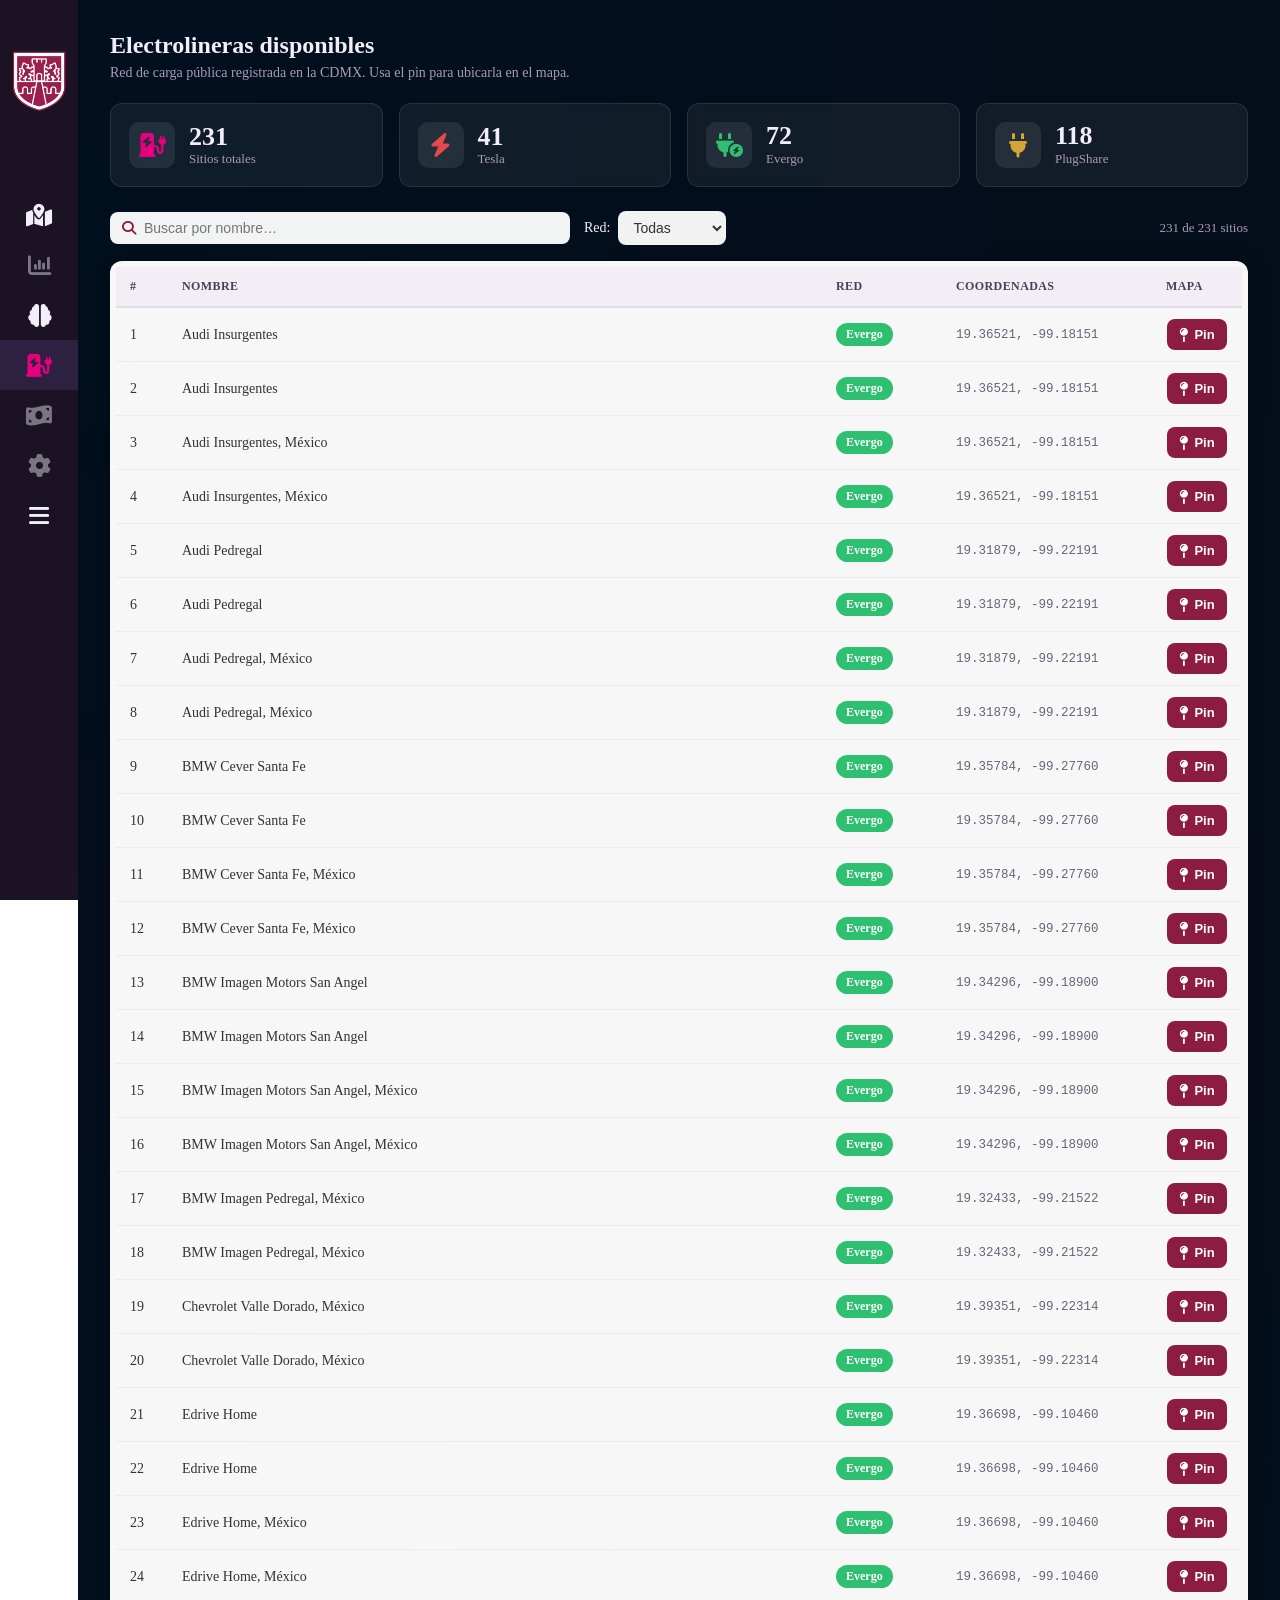
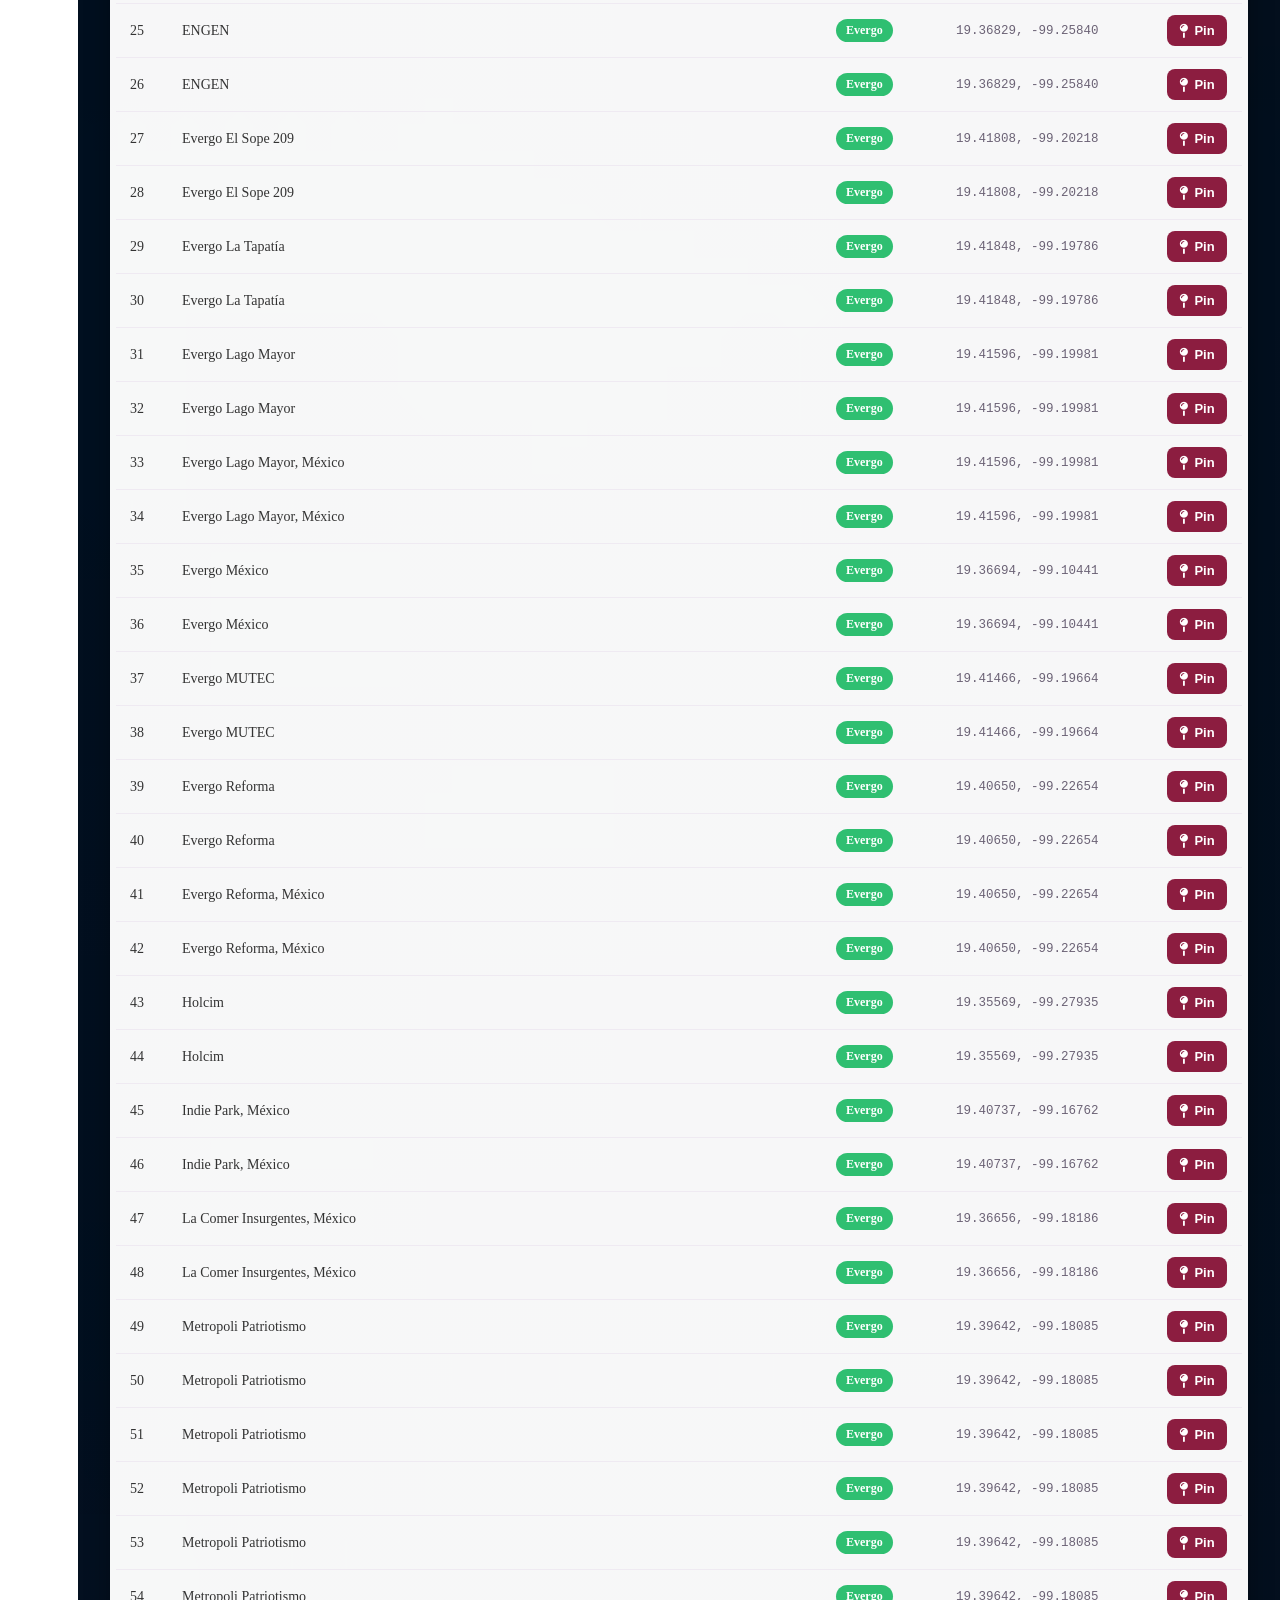
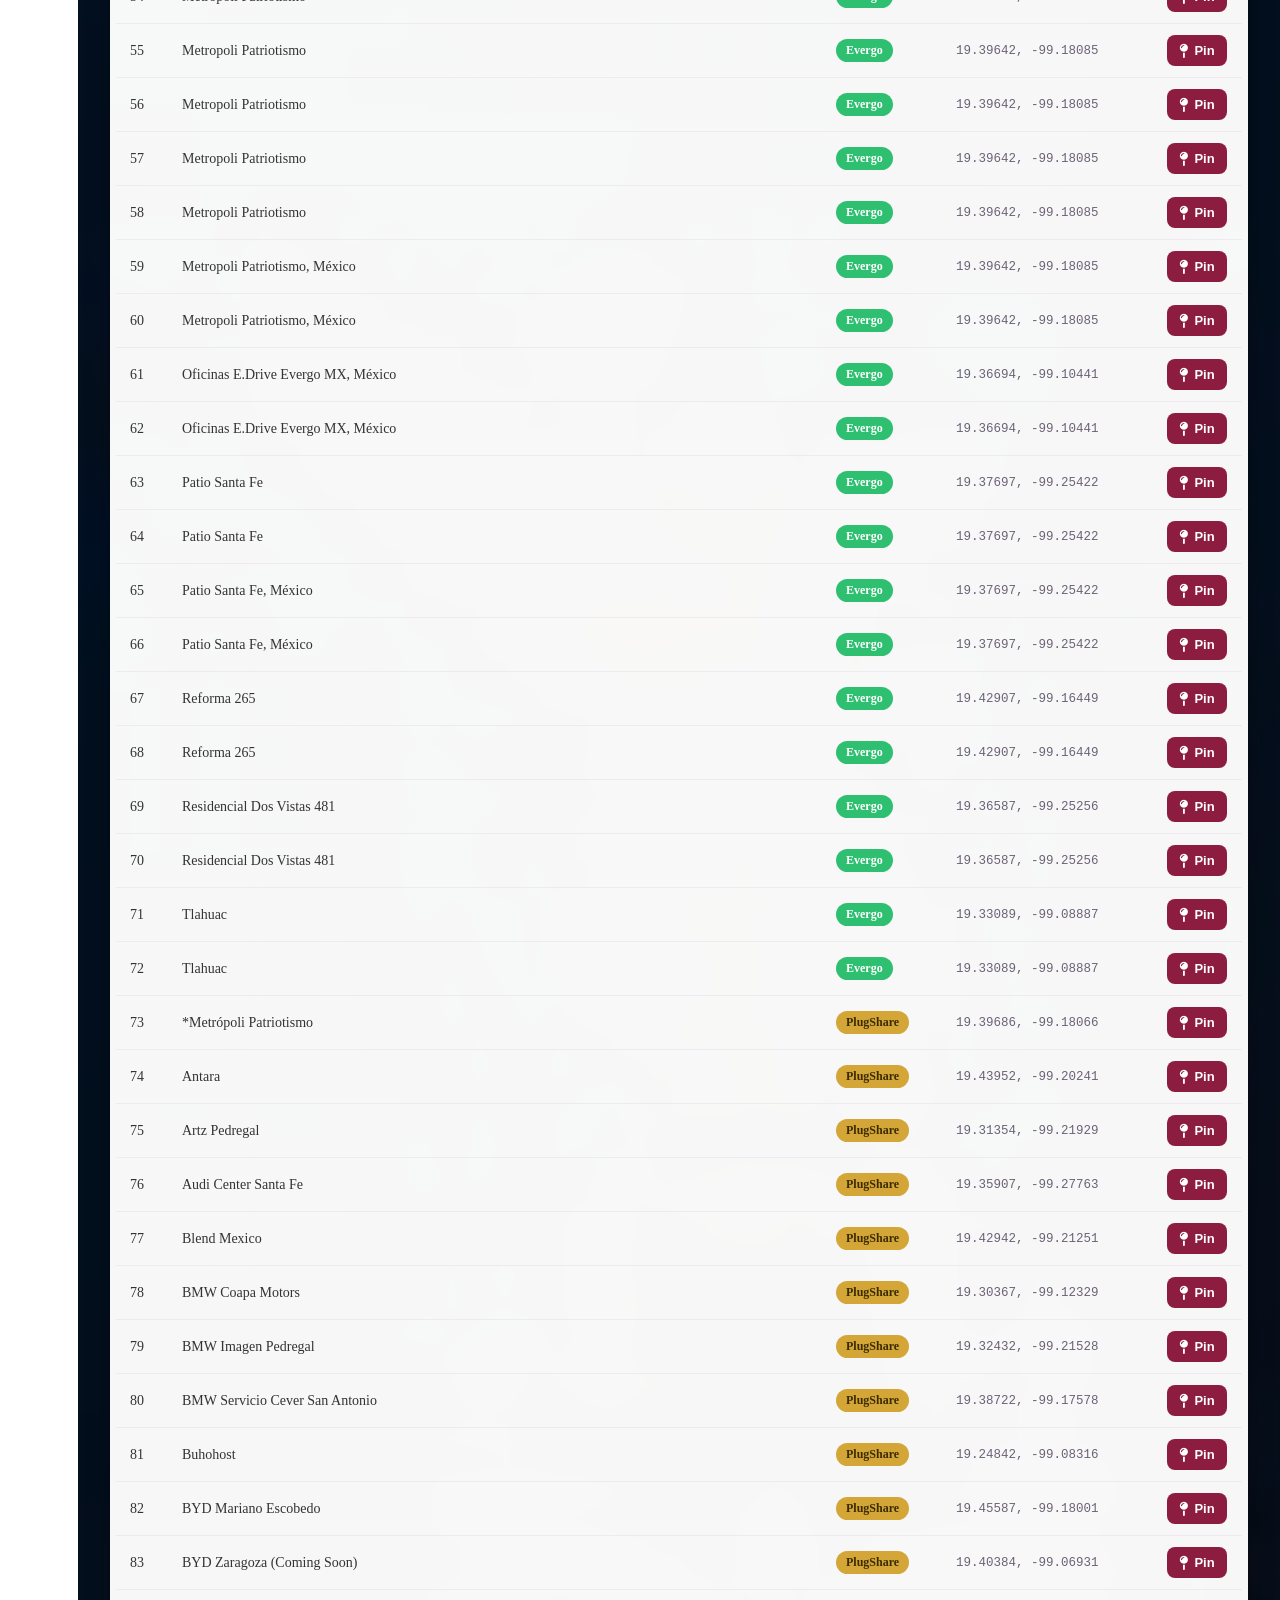
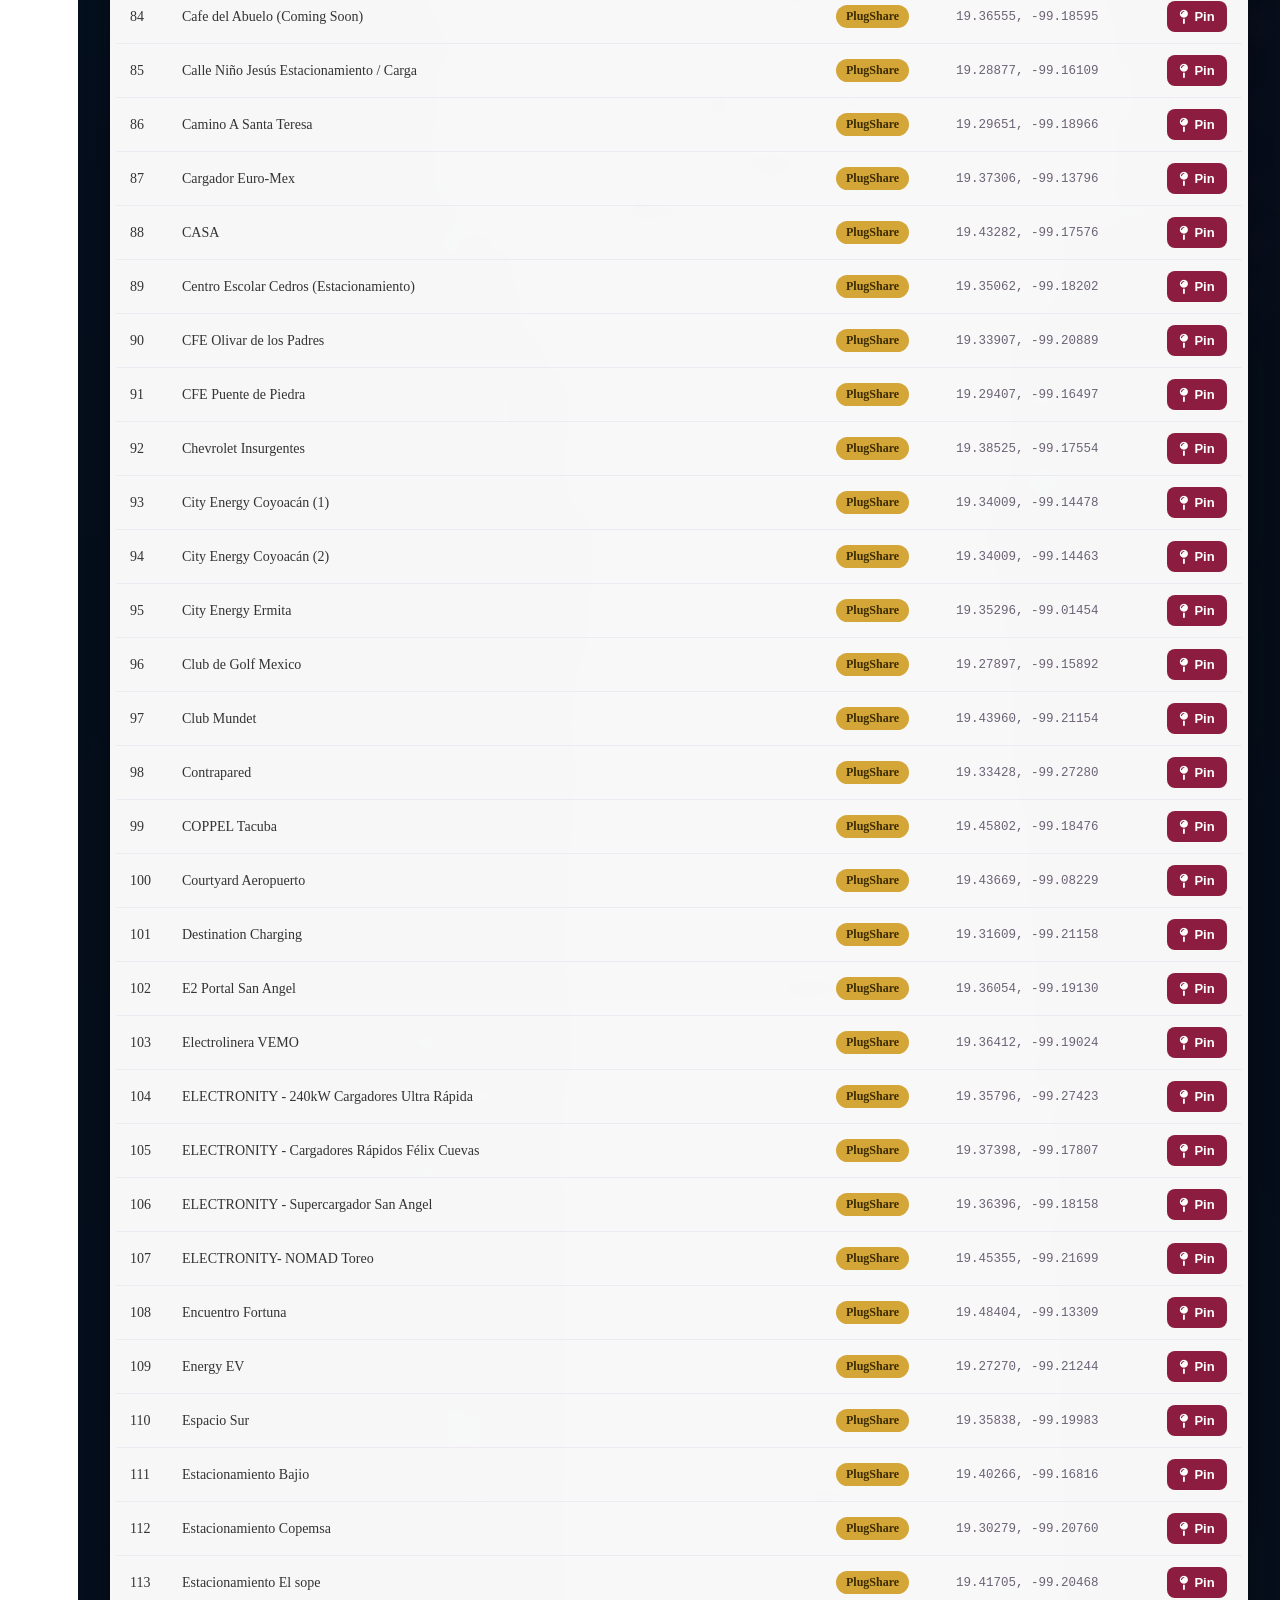
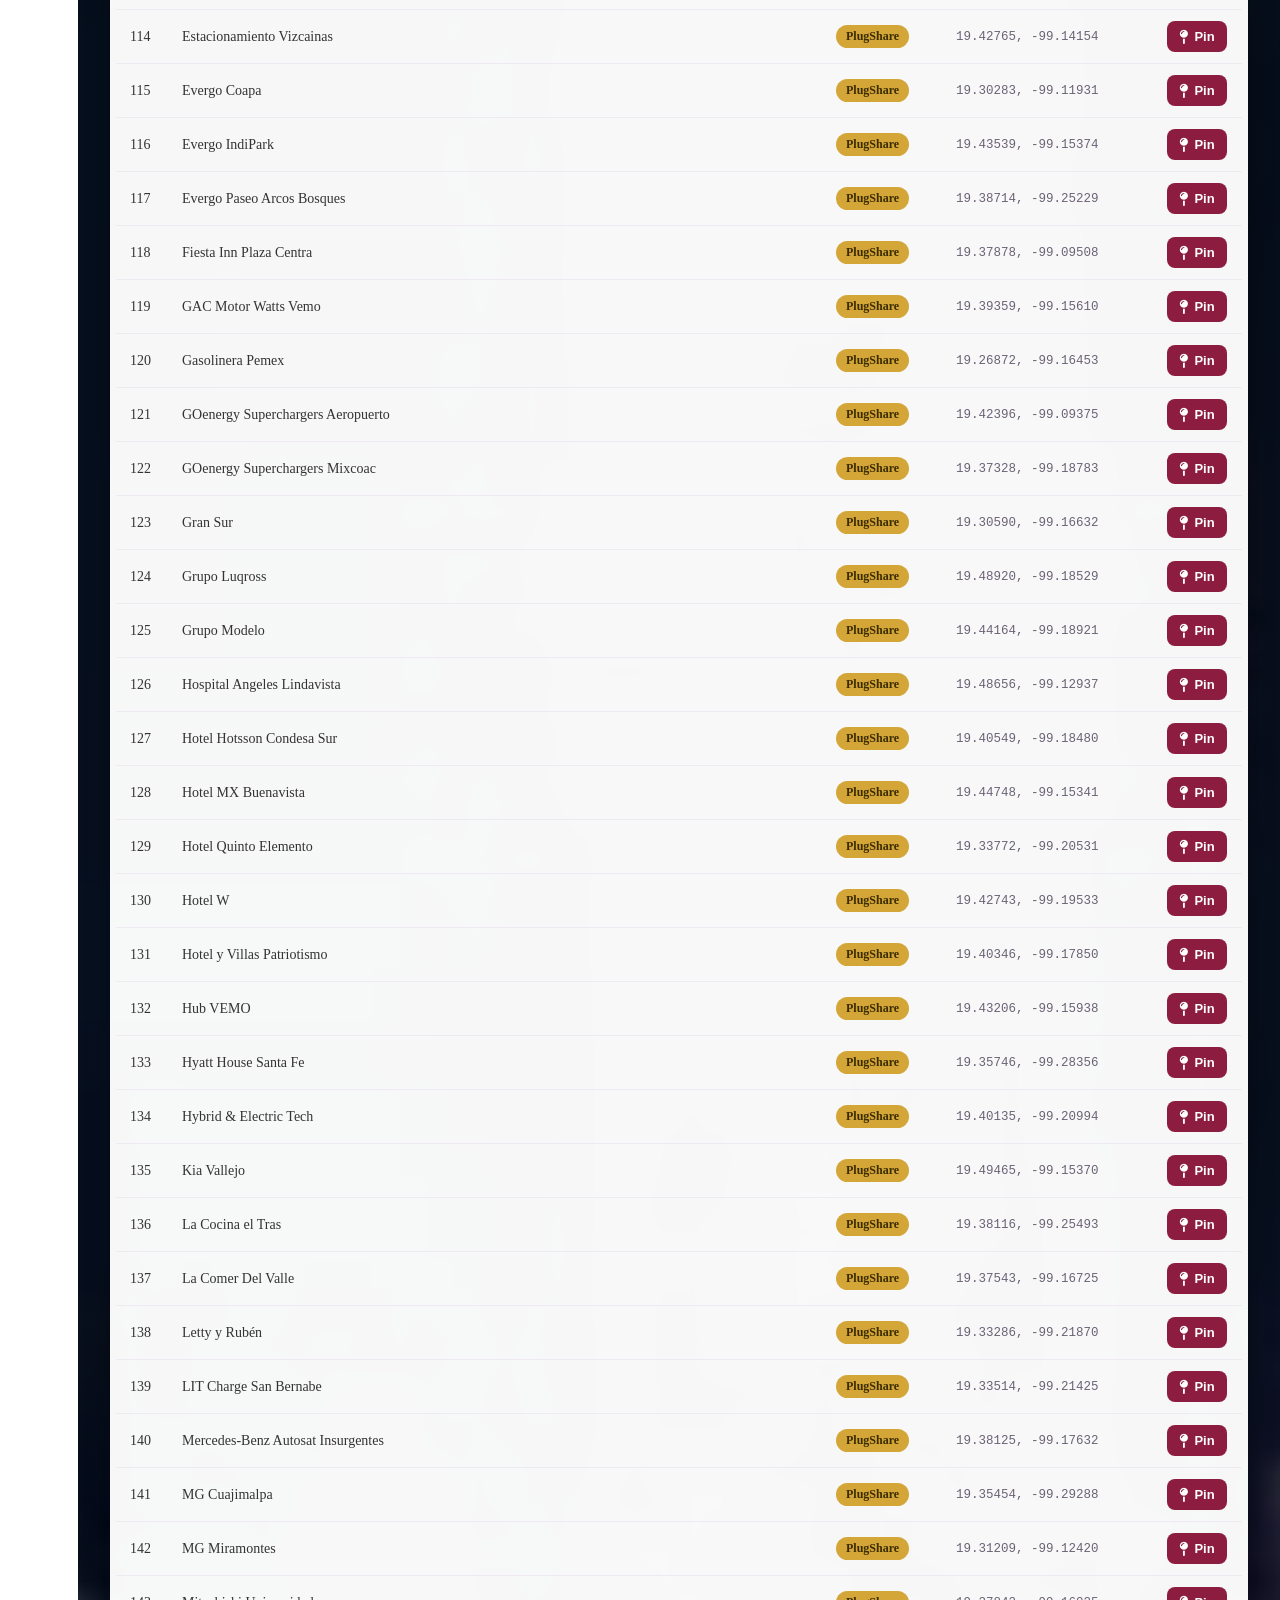
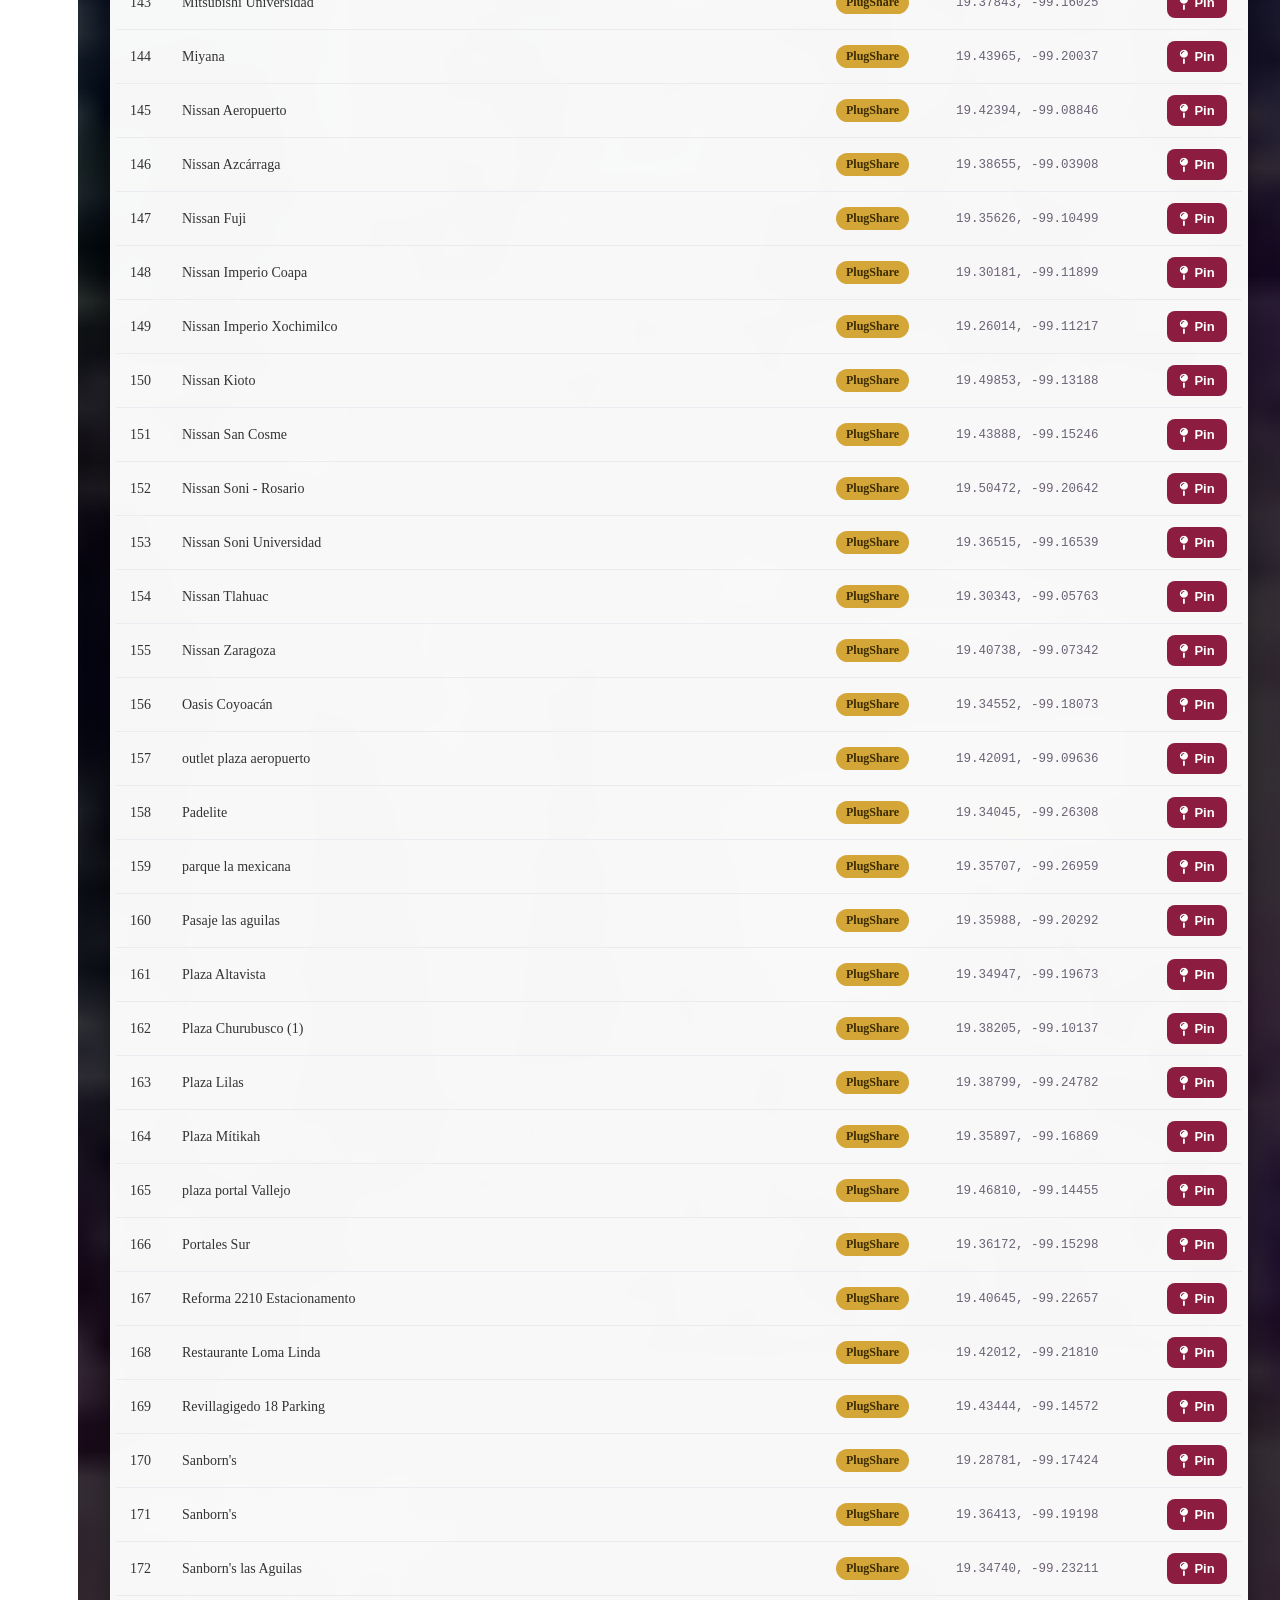
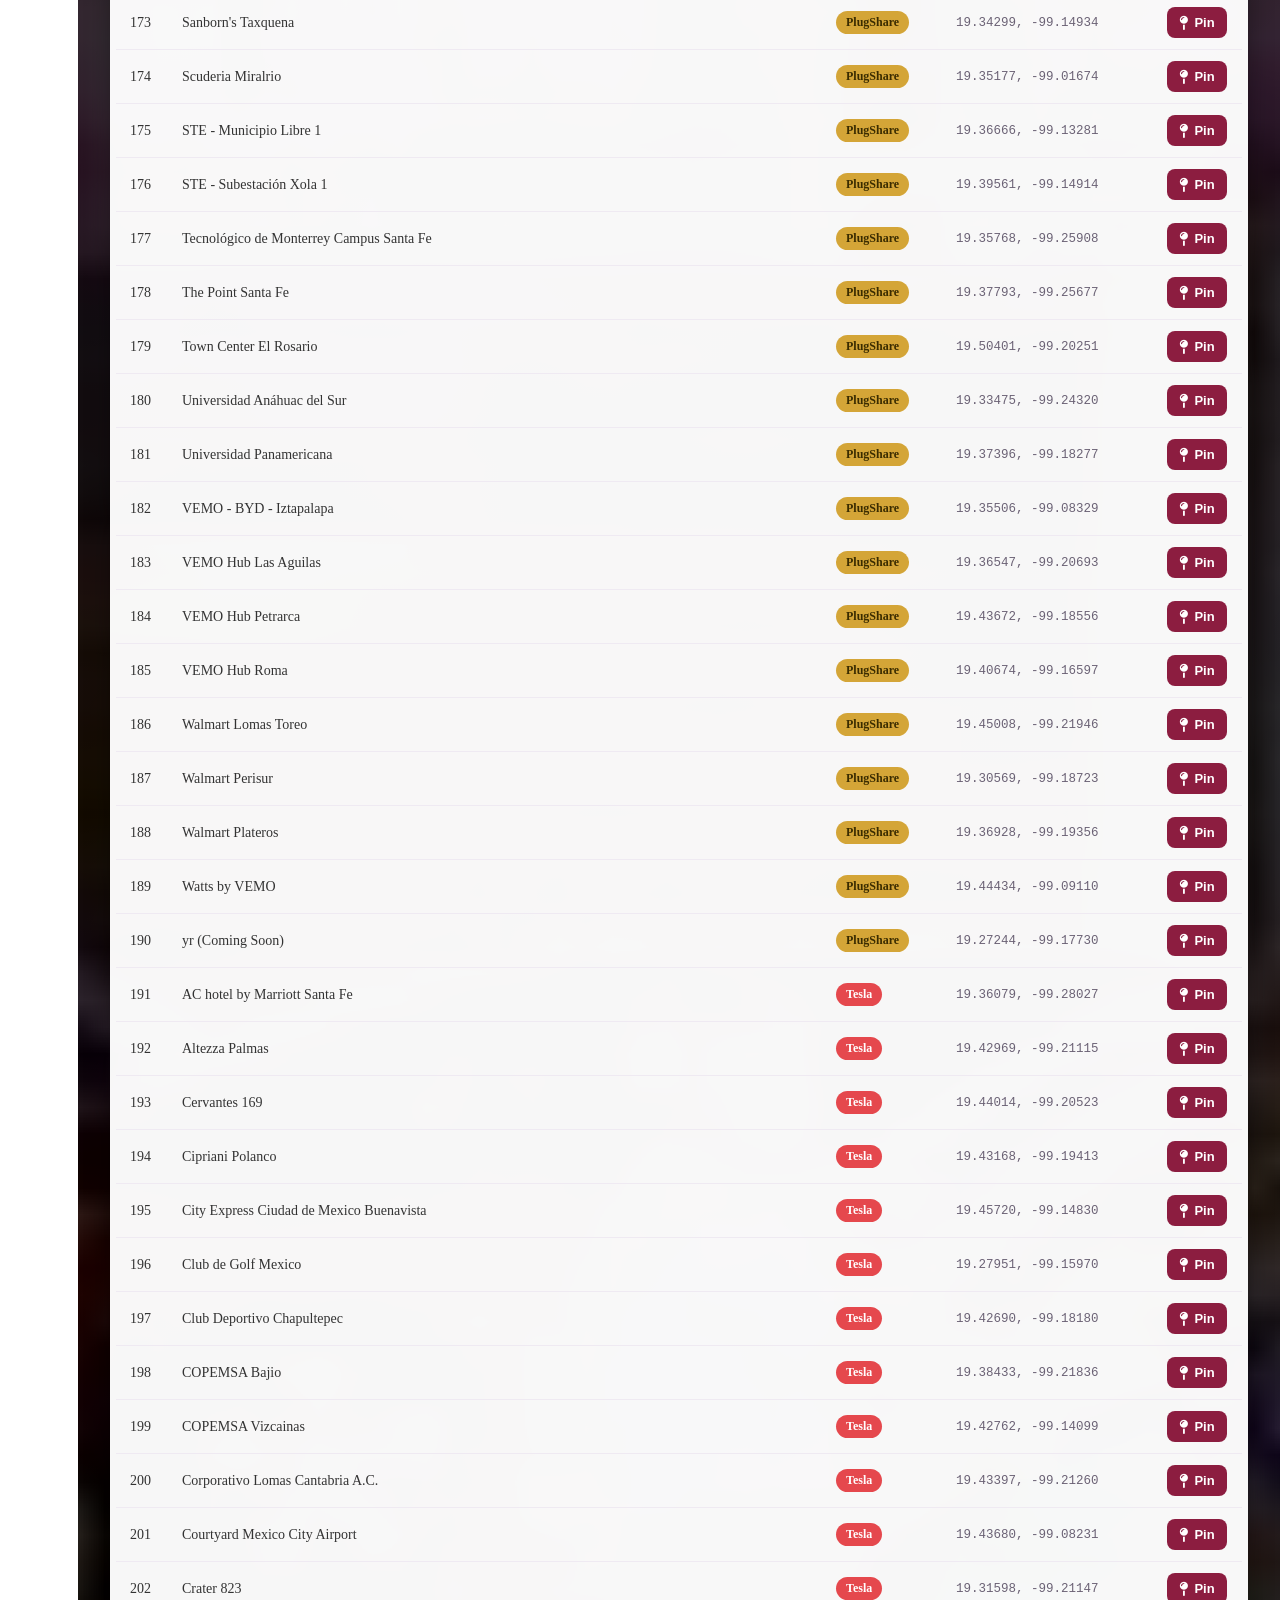
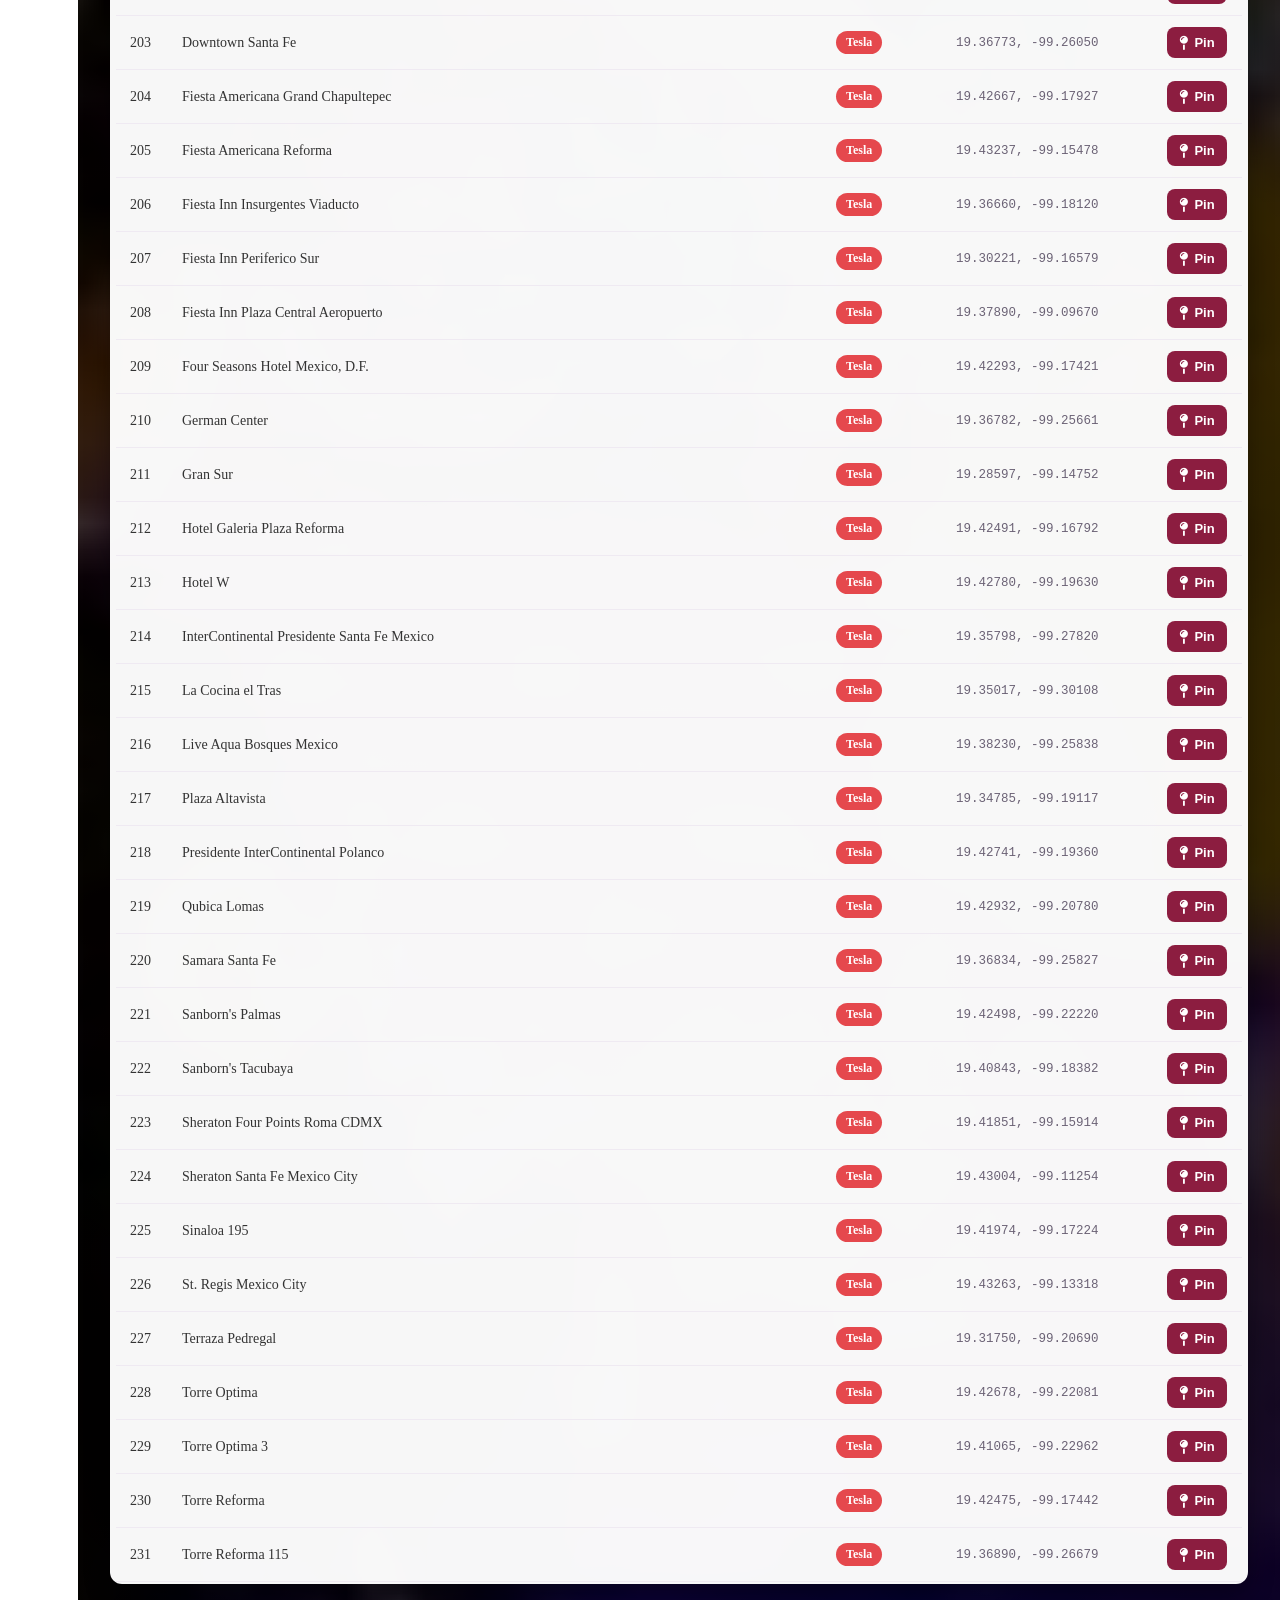
==== html/electrolineras.html @ cf64a29c "Front: dashboard de electrolineras con KPIs, filtros y pin que regresa al mapa" ====
<!DOCTYPE html>
<html lang="es">

<head>
    <meta charset="UTF-8">
    <meta name="viewport" content="width=device-width, initial-scale=1.0">
    <title>Electrolineras - ELECTRA CDMX</title>

    <!-- Font Awesome -->
    <link rel="stylesheet" href="https://cdnjs.cloudflare.com/ajax/libs/font-awesome/6.5.2/css/all.min.css">

    <link rel="stylesheet" href="assets/css/base.css">
    <link rel="stylesheet" href="assets/css/styleHome.css">
    <link rel="stylesheet" href="assets/css/dashboard.css">
</head>

<body>

    <!-- Sidebar -->
    <div class="sidebar2 close" id="sidebar">
        <div class="logo-details">
            <img src="assets/img/logo_CDMX.png" alt="ELECTRA">
            <span class="logo_name">ELECTRA</span>
        </div>

        <ul class="nav-links">
            <li id="nav-mapa">
                <a href="index.html">
                    <i class="fa-solid fa-map-location-dot"></i>
                    <span class="link_name">Mapa</span>
                </a>
            </li>

            <li>
                <a href="#" class="disabled" aria-disabled="true" title="Próximamente">
                    <i class="fa-solid fa-chart-column"></i>
                    <span class="link_name">Dashboard</span>
                </a>
            </li>

            <li class="has-submenu" id="nav-predicciones">
                <a href="#">
                    <i class="fa-solid fa-brain"></i>
                    <span class="link_name">Predicciones</span>
                    <i class="fa-solid fa-chevron-down arrow"></i>
                </a>
                <ul class="sub-menu">
                    <li><a href="index.html" class="pred-btn" data-target="btn-2030">Escenario 2030</a></li>
                    <li><a href="index.html" class="pred-btn" data-target="btn-2035">Escenario 2035</a></li>
                </ul>
            </li>

            <li class="active" id="nav-electrolineras">
                <a href="electrolineras.html">
                    <i class="fa-solid fa-charging-station"></i>
                    <span class="link_name">Electrolineras</span>
                </a>
            </li>

            <li>
                <a href="#" class="disabled" aria-disabled="true" title="Próximamente">
                    <i class="fa-solid fa-money-bill-wave"></i>
                    <span class="link_name">Gastos</span>
                </a>
            </li>

            <li>
                <a href="#" class="disabled" aria-disabled="true" title="Próximamente">
                    <i class="fa-solid fa-gear"></i>
                    <span class="link_name">Configuracion</span>
                </a>
            </li>

            <li>
                <a href="#" id="toggleSidebarBtn">
                    <i class="fa-solid fa-bars"></i>
                    <span class="link_name">Cerrar Menu</span>
                </a>
            </li>
        </ul>
    </div>

    <section class="home-section dashboard-section">
        <header class="dashboard-header">
            <h1>Electrolineras disponibles</h1>
            <p class="dashboard-subtitle">Red de carga pública registrada en la CDMX. Usa el pin para ubicarla en el mapa.</p>
        </header>

        <!-- KPIs -->
        <div class="kpi-row" id="kpi-row">
            <div class="kpi-card kpi-card--total">
                <i class="fa-solid fa-charging-station"></i>
                <div class="kpi-card__body">
                    <span class="kpi-card__value" id="kpi-total">-</span>
                    <span class="kpi-card__label">Sitios totales</span>
                </div>
            </div>
            <div class="kpi-card kpi-card--tesla">
                <i class="fa-solid fa-bolt"></i>
                <div class="kpi-card__body">
                    <span class="kpi-card__value" id="kpi-tesla">-</span>
                    <span class="kpi-card__label">Tesla</span>
                </div>
            </div>
            <div class="kpi-card kpi-card--evergo">
                <i class="fa-solid fa-plug-circle-bolt"></i>
                <div class="kpi-card__body">
                    <span class="kpi-card__value" id="kpi-evergo">-</span>
                    <span class="kpi-card__label">Evergo</span>
                </div>
            </div>
            <div class="kpi-card kpi-card--plugshare">
                <i class="fa-solid fa-plug"></i>
                <div class="kpi-card__body">
                    <span class="kpi-card__value" id="kpi-plugshare">-</span>
                    <span class="kpi-card__label">PlugShare</span>
                </div>
            </div>
        </div>

        <!-- Herramientas -->
        <div class="toolbar">
            <div class="toolbar__search">
                <i class="fa-solid fa-magnifying-glass"></i>
                <input type="text" id="buscador" autocomplete="off" spellcheck="false"
                    placeholder="Buscar por nombre…">
            </div>
            <label class="toolbar__select">
                Red:
                <select id="filtro-red">
                    <option value="todas">Todas</option>
                    <option value="Tesla">Tesla</option>
                    <option value="Evergo">Evergo</option>
                    <option value="PlugShare">PlugShare</option>
                </select>
            </label>
            <span class="toolbar__count" id="contador">-</span>
        </div>

        <!-- Tabla -->
        <div class="tabla-box">
            <table class="tabla-electrolineras">
                <thead>
                    <tr>
                        <th class="col-num">#</th>
                        <th class="col-nombre">Nombre</th>
                        <th class="col-red">Red</th>
                        <th class="col-coords">Coordenadas</th>
                        <th class="col-pin">Mapa</th>
                    </tr>
                </thead>
                <tbody id="tabla-body"></tbody>
            </table>
            <p class="tabla-vacia" id="tabla-vacia">Cargando electrolineras…</p>
        </div>
    </section>

    <script src="assets/js/sidebar.js"></script>
    <script src="assets/js/electrolineras.js"></script>
</body>

</html>
---- html/assets/css/base.css ----
*{
    padding: 0;
    margin: 0;
    box-sizing: border-box;
}

:root {
    /* Las variables de colores de la CDMX segun yo jajaja */
    --primary-color:  #1B1324;
    --fourt-color:    #2D2040; 
    --tertiary-color: #E6007E; 
    --text-color:     #F2EDF7;  

    /* Variables extras que podemos ocupar */
    --secondary-color: #8C1D40; /* guinda institucional (botones, encabezados) */
    --gold-color:      #D4A537; /* detalles, badges, gráficas */
    --muted-color:     #A99BB8; /* texto secundario */
    --success-color:   #2FBF71;
    --warning-color:   #F5A524;
    --danger-color:    #E5484D;
    --info-color:      #3E8EDE;
}
---- html/assets/css/styleHome.css ----
/* Este CSS lo realizó Sanchez Cano Alejandro muajajaj*/

body{
    overflow-x: hidden;
}

.sidebar2 {
    position: fixed;
    top: 0px;
    left: 0;
    height: 100%;
    width: 260px;
    background: var(--primary-color);
    z-index: 100;
    transition: all 0.5s ease;
}

.sidebar2.close {
    width: 78px;
}

.sidebar2 .logo-details {
    color: var(--tertiary-color);
    margin-top: 50px;
    font-size: 25px;
    height: 60px;
    width: 100%;
    display: flex;
    align-items: center;
}
.sidebar2 .logo-details .logo_name {
    font-size: 30px;
    color: var(--tertiary-color);
    transition: all 0.3s ease;
    transition-delay: 0.1s;
    justify-content: center;
}

.sidebar2.close .logo-details .logo_name {
    transition-delay: 0s;
    opacity: 0;
    pointer-events: none;
}

.logo-details img {
    transition: all 0.5s ease;
    max-width: 60px;
    margin-left: 20px;
}

.sidebar2.close .logo-details img {
    max-width: 60px;
    margin-left: 10px;
}

.sidebar2 .nav-links {
    height: 100%;
    padding-top: 80px;
    overflow: visible;
}

.sidebar2 .nav-links::-webkit-scrollbar {
    display: none;
}

.nav-links li {
    position: relative;
    list-style-type: none;
    transition: all 0.4s ease;
}

.nav-links li:hover{
    background: var(--fourt-color);
}

.sidebar2 .nav-links li i {

    font-size: 23px;
    height: 50px;
    min-width: 78px;
    text-align: center;
    line-height: 50px;
    color: var(--text-color);
    transition: all 0.3s ease;
    cursor: pointer;
}


.sidebar2 .nav-links li.showMenu i.arrow{
    transform: rotate(-180deg);
}

.sidebar2.close .nav-links i.arrow{
    display: none;
}

.nav-links span {
    color: var(--text-color);
    transition: all 0.3s;
}

.nav-links span:hover {
    color: var(--tertiary-color);
}

.nav-links a {
    display: flex;
    align-items: center;
    text-decoration: none;
}

.nav-links a .link_name {
    font-size: 18px;
    font-weight: 400;
    color: var(--text-color);
}

.sidebar2.close .nav-links a .link_name {
    opacity: 0;
    pointer-events: none;
}

.icon-link {
    display: flex;
    align-items: center;
    justify-content: space-between;
}

.sub-menu {
    padding: 6px 6px 14px 80px;
    margin-top: -10px;
    background-color: var(--fourt-color);
    display: none;
}

li.showMenu .sub-menu {
    display: block;
}

.sub-menu a {
    color: var(--text-color);
    font-size: 15px;
    padding: 5px 0;
    transition: all 0.3s;
    white-space: nowrap;
    opacity: 0.6;
}

.sub-menu a:hover{
    color: var(--tertiary-color);
    opacity: 1;
}

.sidebar2.close .sub-menu{
    position: absolute;
    left: 100%;
    top: -10px;
    margin-top: 0;
    padding: 10px 20px;
    border-radius: 0 6px 6px 0;
    transition: all 0.4s ease;
    opacity: 0;
    display: block;
    pointer-events: none;
}

.sidebar2.close li:hover .sub-menu{
    top: 0;
    opacity: 1;
    pointer-events: auto;
}

.sidebar2 .sub-menu .link_name{
    display: none;
}

.sidebar2.close .sub-menu .link_name{
    font-size: 18px;
    opacity: 1;
}

.sidebar2.close .sub-menu .link_name{
    font-size: 18px;
    opacity: 1;
    display: block;
}

.sub-menu.blank{
    opacity: 1;
    pointer-events: auto;
    padding: 3px 20px 6px 16px;
}

.sidebar2 li:hover .sub-menu.blank{
    top:50%;
    transform: translateY(-50%);
}

.profile-details{
    position: fixed;
    bottom: 0;
    display: flex;
    align-items: center;
    padding-bottom: 20px;
    justify-content: space-between;
}

.sidebar2 .profile-details .profile-content{
    display: flex;
    align-items: center;
}

.profile-details img{
    height: 52px;
    width: 52px;
    object-fit: cover;
    border-radius: 16px;
    margin: 0 14px 0 12px;
    background-color: var(--fourt-color);
    padding: 10px;
    transition: all 0.4s ease;
}

.sidebar2.close .profile-details img{
    padding: 10px;
}

.profile_name,.job{
    color: var(--text-color);
    font-size: 18px;
    font-weight: 500;
}

.sidebar2.close .profile_name,.sidebar2.close .job, .sidebar2.close .profile-details i{
    display: none;
}

.job{
    font-size: 12px;
    color: var(--text-color);
}

.home-section{
    position: relative;
    background-image: linear-gradient(rgba(0,0,0,0.8), rgba(0,0,0,0.8)), url('../img/fondo.jpg');
    min-height: 100%;
    width: calc(100% - 260px);
    left: 260px;
    transition: all 0.5s ease;

    background-size:cover;
    background-position:center;
    background-repeat:no-repeat;
    transition: all 0.5s ease;

    display: flex;
    flex-direction: column;
    flex-wrap: nowrap;
    justify-content: center;
}



.sidebar2.close ~ .home-section{
    left: 78px;
    width: calc(100% - 78px);
}

/* Link activo */
.nav-links li.active {
    background: var(--fourt-color);
}

.nav-links li.active > a .link_name,
.nav-links li.active > a i {
    color: var(--tertiary-color);
}

/* Links inactivos (próximamente) */
.nav-links a.disabled {
    opacity: 0.45;
    cursor: not-allowed;
}

/* Flecha de submenú */
.sidebar2 .nav-links li i.arrow {
    min-width: auto;
    height: auto;
    line-height: 1;
    font-size: 14px;
    margin-left: auto;
    margin-right: 18px;
    transition: transform 0.3s ease;
}

/* Hamburguesa + backdrop (móvil) */
.mobile-menu-btn {
    display: none;
    position: fixed;
    top: 14px;
    left: 14px;
    z-index: 120;
    width: 44px;
    height: 44px;
    border: none;
    border-radius: 10px;
    background: var(--primary-color);
    color: var(--text-color);
    font-size: 20px;
    align-items: center;
    justify-content: center;
    cursor: pointer;
    box-shadow: 0 2px 8px rgba(0, 0, 0, 0.3);
}

.sidebar-backdrop {
    display: none;
    position: fixed;
    inset: 0;
    background: rgba(0, 0, 0, 0.5);
    z-index: 99;
}

.sidebar-backdrop.show {
    display: block;
}

/* Móvil: sidebar como drawer superpuesto */
@media (max-width: 768px) {
    .sidebar2,
    .sidebar2.close {
        width: 260px;
        transform: translateX(-100%);
        box-shadow: 4px 0 16px rgba(0, 0, 0, 0.4);
    }

    .sidebar2:not(.close) {
        transform: translateX(0);
    }

    .home-section,
    .sidebar2.close ~ .home-section {
        left: 0;
        width: 100%;
    }

    .sidebar2 .nav-links {
        overflow-y: auto;
        overflow-x: hidden;
        padding-bottom: 30px;
    }

    .mobile-menu-btn {
        display: inline-flex;
    }
}
---- html/assets/css/dashboard.css ----
/* ===== Dashboard de electrolineras ===== */

.dashboard-section {
    justify-content: flex-start;
    padding: 32px 32px 48px;
    min-height: 100vh;
    color: var(--text-color);
}

.dashboard-header {
    margin-bottom: 22px;
}

.dashboard-header h1 {
    color: var(--text-color);
    margin-bottom: 6px;
}

.dashboard-subtitle {
    color: var(--muted-color);
    font-size: 14px;
}

/* ---------- KPIs ---------- */
.kpi-row {
    display: grid;
    grid-template-columns: repeat(4, minmax(0, 1fr));
    gap: 16px;
    margin-bottom: 24px;
}

.kpi-card {
    display: flex;
    align-items: center;
    gap: 14px;
    padding: 18px 18px;
    border-radius: 12px;
    background: rgba(255, 255, 255, 0.06);
    border: 1px solid rgba(255, 255, 255, 0.10);
    backdrop-filter: blur(4px);
}

.kpi-card > i {
    font-size: 24px;
    width: 46px;
    height: 46px;
    min-width: 46px;
    display: inline-flex;
    align-items: center;
    justify-content: center;
    border-radius: 10px;
    background: rgba(255, 255, 255, 0.08);
    color: var(--text-color);
}

.kpi-card__body {
    display: flex;
    flex-direction: column;
    min-width: 0;
}

.kpi-card__value {
    font-size: 26px;
    font-weight: 700;
    line-height: 1.1;
}

.kpi-card__label {
    font-size: 13px;
    color: var(--muted-color);
}

.kpi-card--total > i { color: var(--tertiary-color); }
.kpi-card--tesla > i { color: #E5484D; }
.kpi-card--evergo > i { color: #2FBF71; }
.kpi-card--plugshare > i { color: var(--gold-color); }

/* ---------- Barra de herramientas ---------- */
.toolbar {
    display: flex;
    flex-wrap: wrap;
    align-items: center;
    gap: 14px;
    margin-bottom: 16px;
}

.toolbar__search {
    display: flex;
    align-items: center;
    gap: 8px;
    background: rgba(255, 255, 255, 0.95);
    border-radius: 8px;
    padding: 8px 12px;
    min-width: 280px;
    flex: 1 1 280px;
    max-width: 460px;
}

.toolbar__search i {
    color: var(--secondary-color);
    font-size: 14px;
}

.toolbar__search input {
    border: none;
    outline: none;
    background: transparent;
    font-size: 14px;
    color: #333;
    width: 100%;
}

.toolbar__select {
    display: inline-flex;
    align-items: center;
    gap: 8px;
    font-size: 14px;
    color: var(--text-color);
}

.toolbar__select select {
    padding: 7px 10px;
    border-radius: 8px;
    border: 1px solid rgba(255, 255, 255, 0.2);
    background: rgba(255, 255, 255, 0.95);
    color: #333;
    font-size: 14px;
}

.toolbar__count {
    margin-left: auto;
    font-size: 13px;
    color: var(--muted-color);
}

/* ---------- Tabla ---------- */
.tabla-box {
    background: rgba(255, 255, 255, 0.97);
    border-radius: 12px;
    padding: 6px 6px 2px;
    box-shadow: 0 8px 24px rgba(0, 0, 0, 0.35);
    overflow: hidden;
}

.tabla-electrolineras {
    width: 100%;
    border-collapse: collapse;
    font-size: 14px;
    color: #333;
}

.tabla-electrolineras thead th {
    position: sticky;
    top: 0;
    background: #f3eef6;
    color: #4a3f57;
    text-align: left;
    font-size: 12px;
    text-transform: uppercase;
    letter-spacing: 0.4px;
    padding: 12px 14px;
    border-bottom: 2px solid #e4dbea;
    z-index: 1;
}

.tabla-electrolineras tbody td {
    padding: 11px 14px;
    border-bottom: 1px solid #efeaf2;
    vertical-align: middle;
}

.tabla-electrolineras tbody tr:hover {
    background: #faf6fc;
}

.col-num { width: 52px; }
.col-red { width: 120px; }
.col-coords { width: 210px; }
.col-pin { width: 90px; text-align: center; }

.tabla-electrolineras tbody td.col-pin {
    text-align: center;
}

.cell-coords {
    font-family: Consolas, 'Courier New', monospace;
    font-size: 12.5px;
    color: #6b6275;
    white-space: nowrap;
}

/* ---------- Badges de red ---------- */
.badge-red {
    display: inline-flex;
    align-items: center;
    gap: 6px;
    padding: 4px 10px;
    border-radius: 999px;
    font-size: 12px;
    font-weight: 600;
    color: #fff;
    white-space: nowrap;
}

.badge-red--tesla { background: #E5484D; }
.badge-red--evergo { background: #2FBF71; }
.badge-red--plugshare { background: #D4A537; color: #3a2c00; }

/* ---------- Botón pin ---------- */
.btn-pin {
    display: inline-flex;
    align-items: center;
    justify-content: center;
    gap: 6px;
    border: none;
    border-radius: 8px;
    padding: 8px 12px;
    background: var(--secondary-color);
    color: #fff;
    font-size: 13px;
    font-weight: 600;
    cursor: pointer;
    transition: background 0.2s, transform 0.15s;
}

.btn-pin:hover {
    background: #6f1530;
    transform: translateY(-1px);
}

.btn-pin i {
    font-size: 14px;
}

.tabla-vacia {
    padding: 24px 16px;
    text-align: center;
    color: #8a8194;
    font-size: 14px;
}

.tabla-vacia[hidden] {
    display: none;
}

/* ---------- Responsive ---------- */
@media (max-width: 900px) {
    .kpi-row {
        grid-template-columns: repeat(2, minmax(0, 1fr));
    }
}

@media (max-width: 640px) {
    .dashboard-section {
        padding: 24px 14px 40px;
    }

    .kpi-row {
        grid-template-columns: 1fr 1fr;
        gap: 10px;
    }

    .col-coords,
    .tabla-electrolineras td.cell-coords {
        display: none;
    }

    .toolbar__count {
        margin-left: 0;
        width: 100%;
    }
}
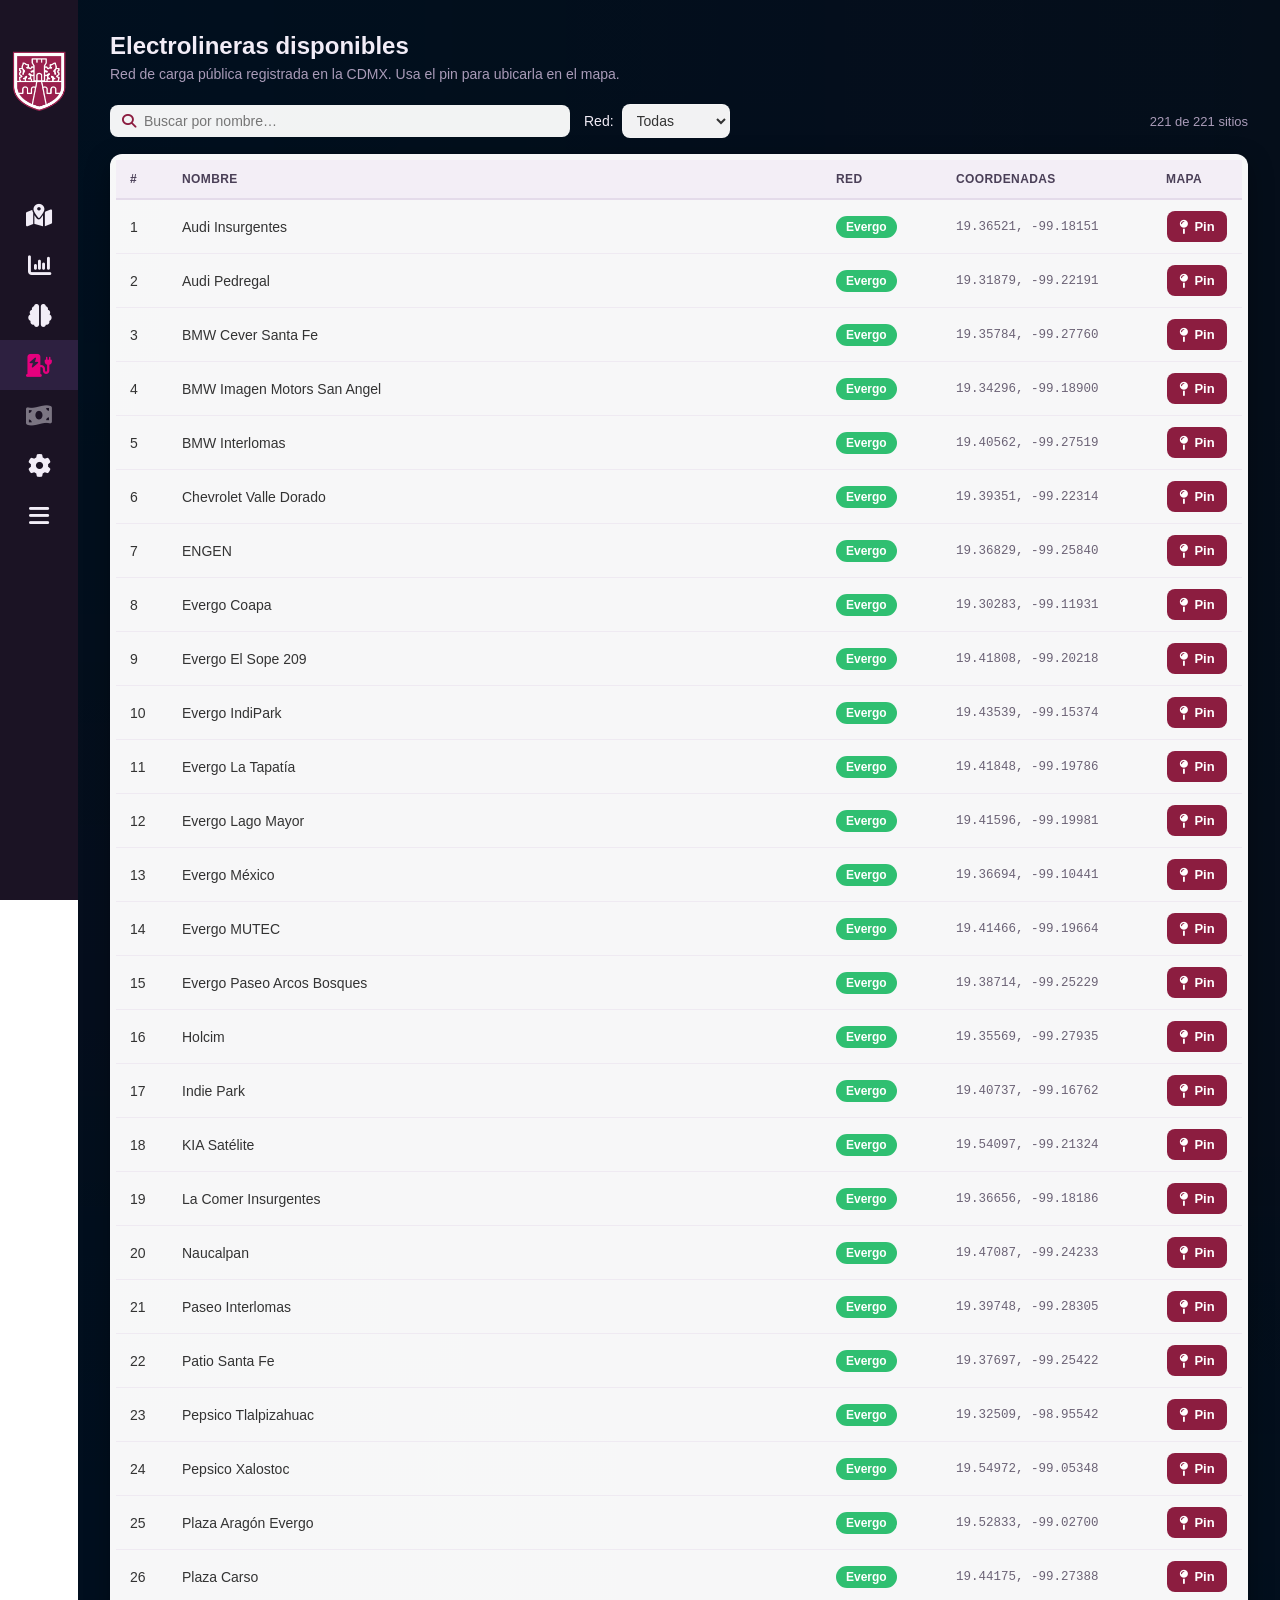
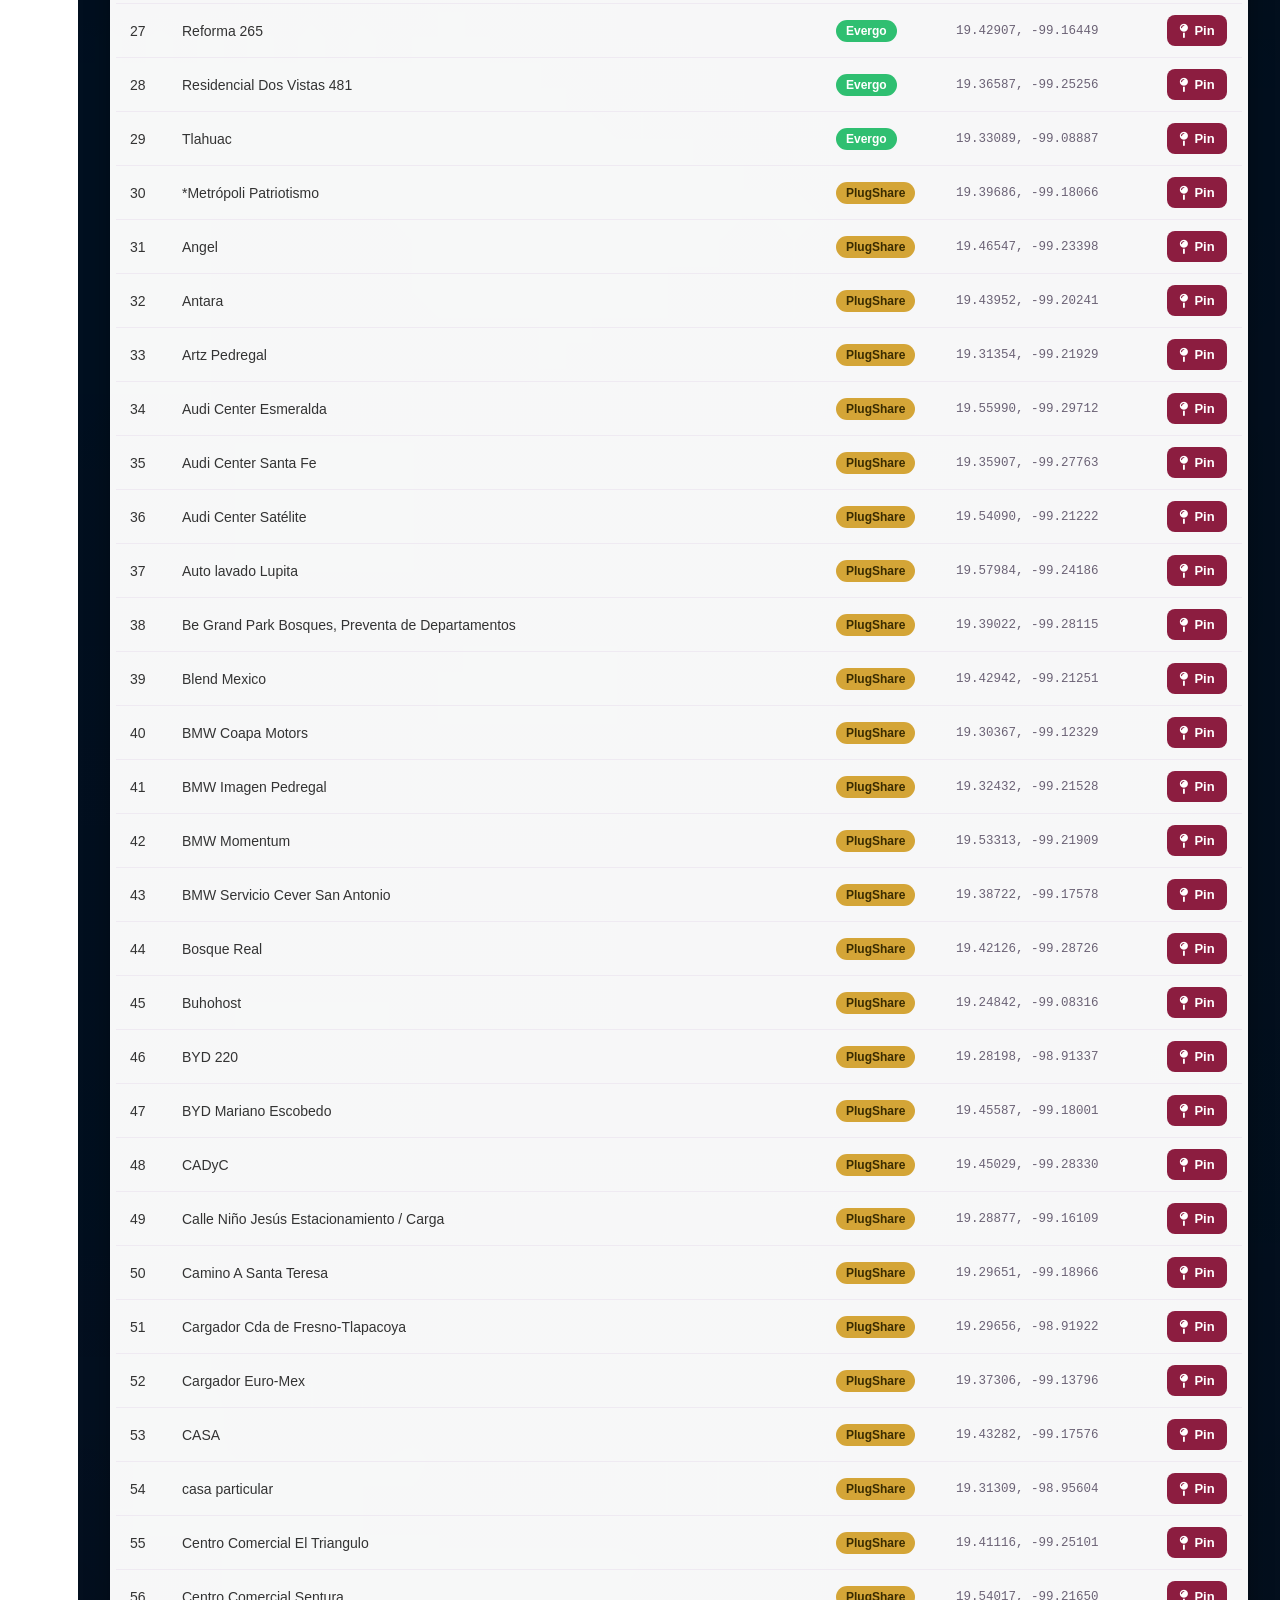
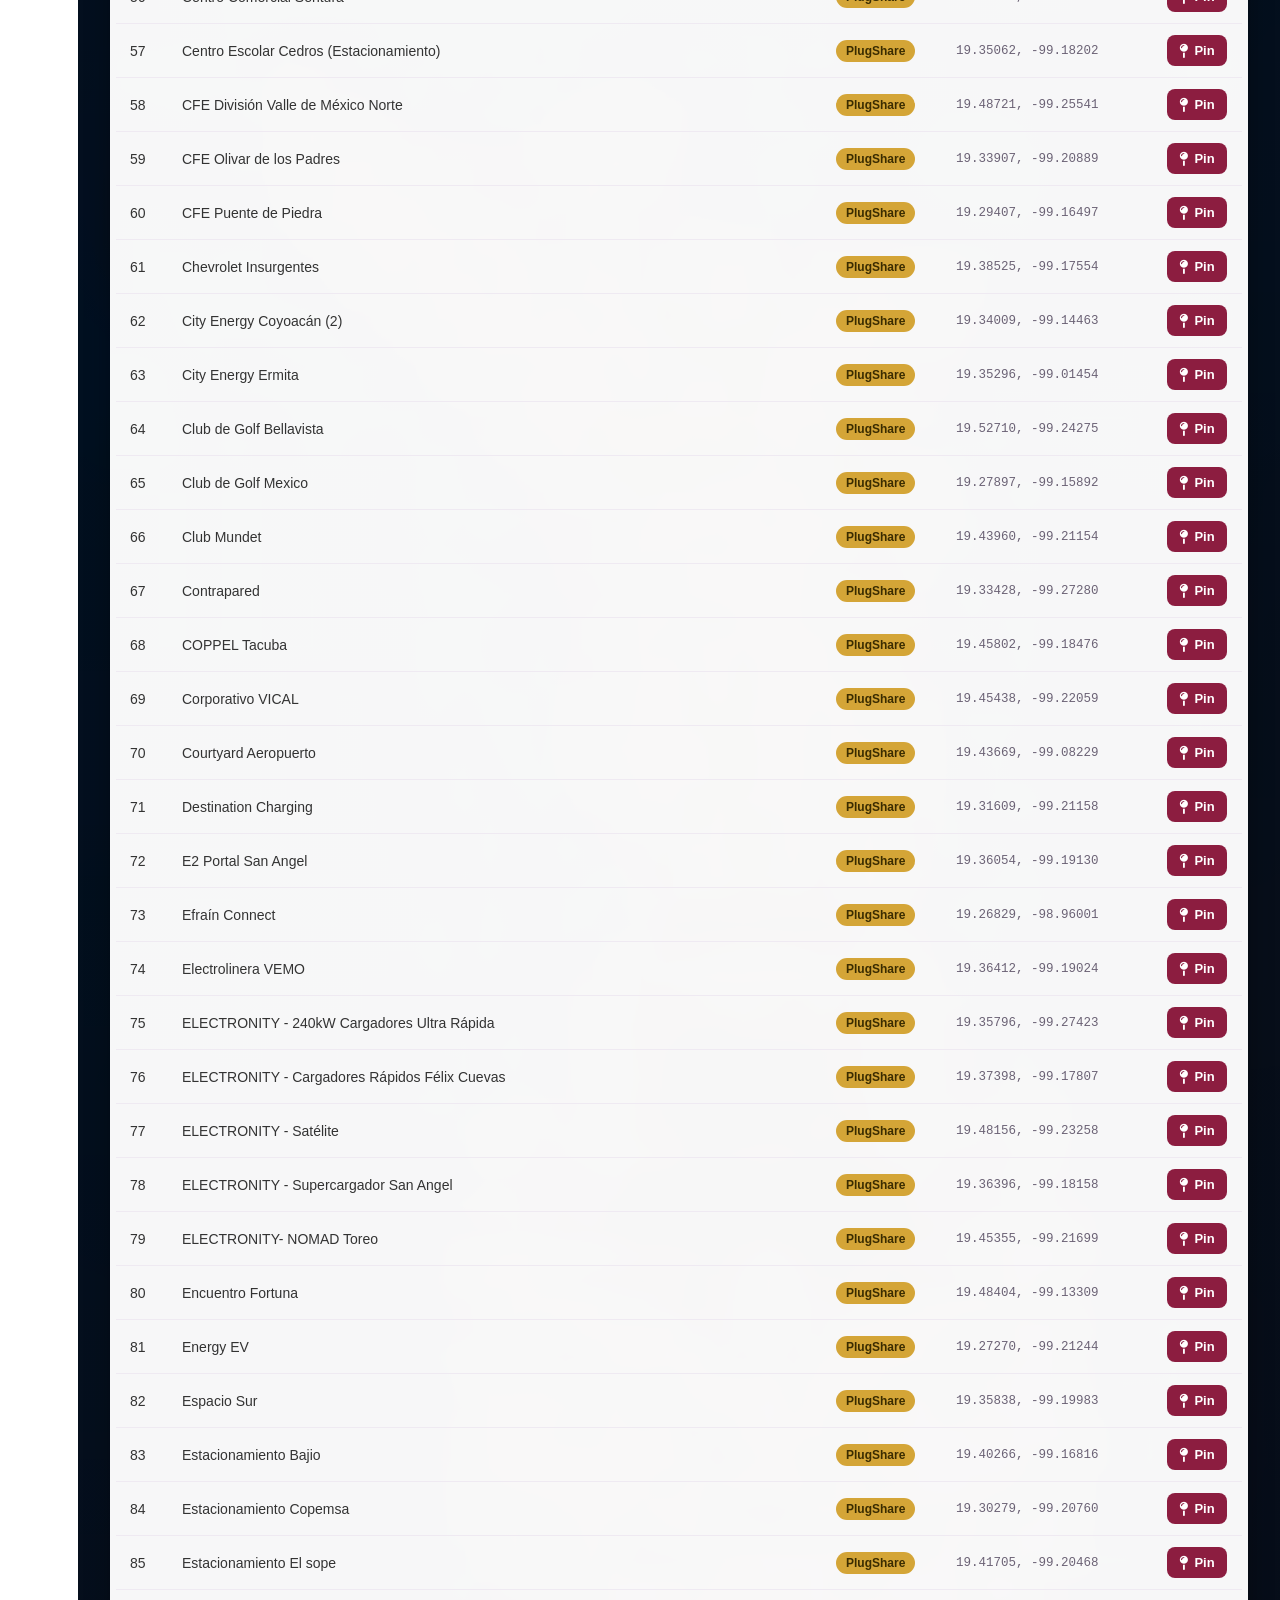
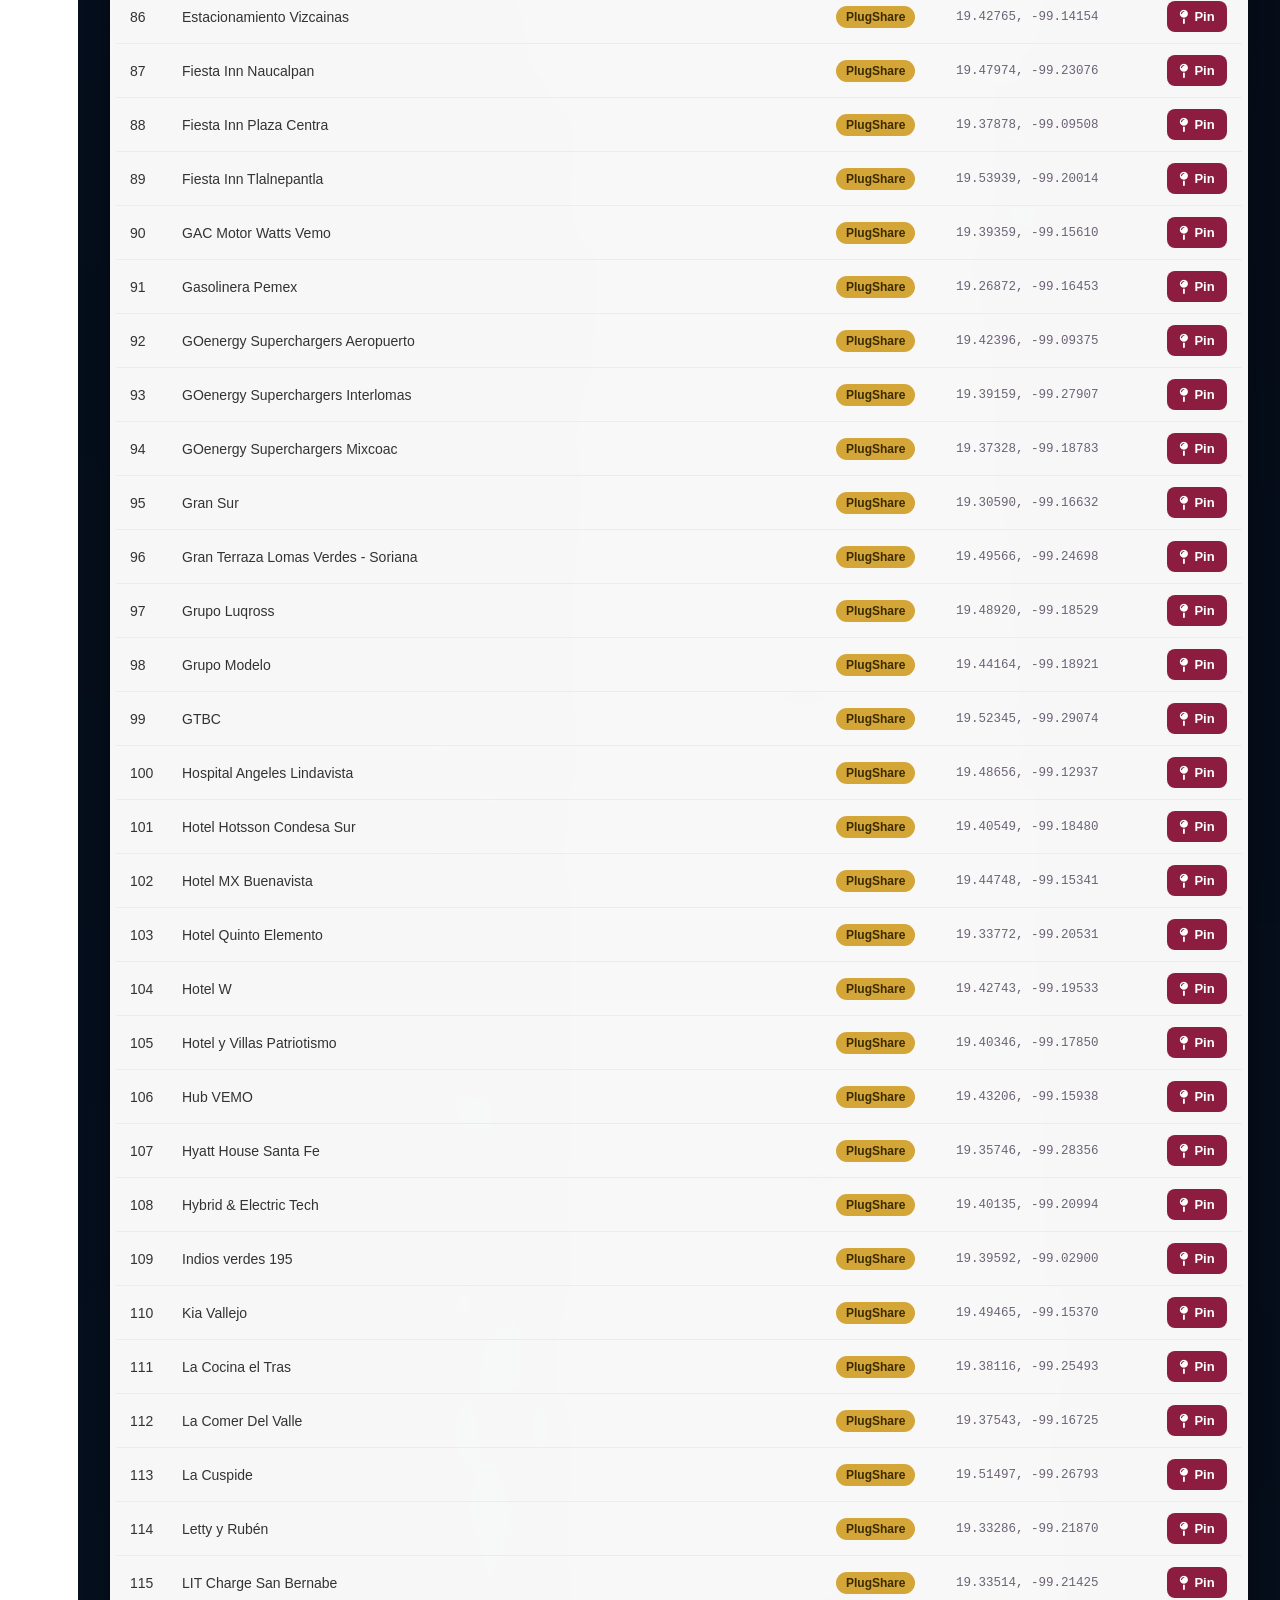
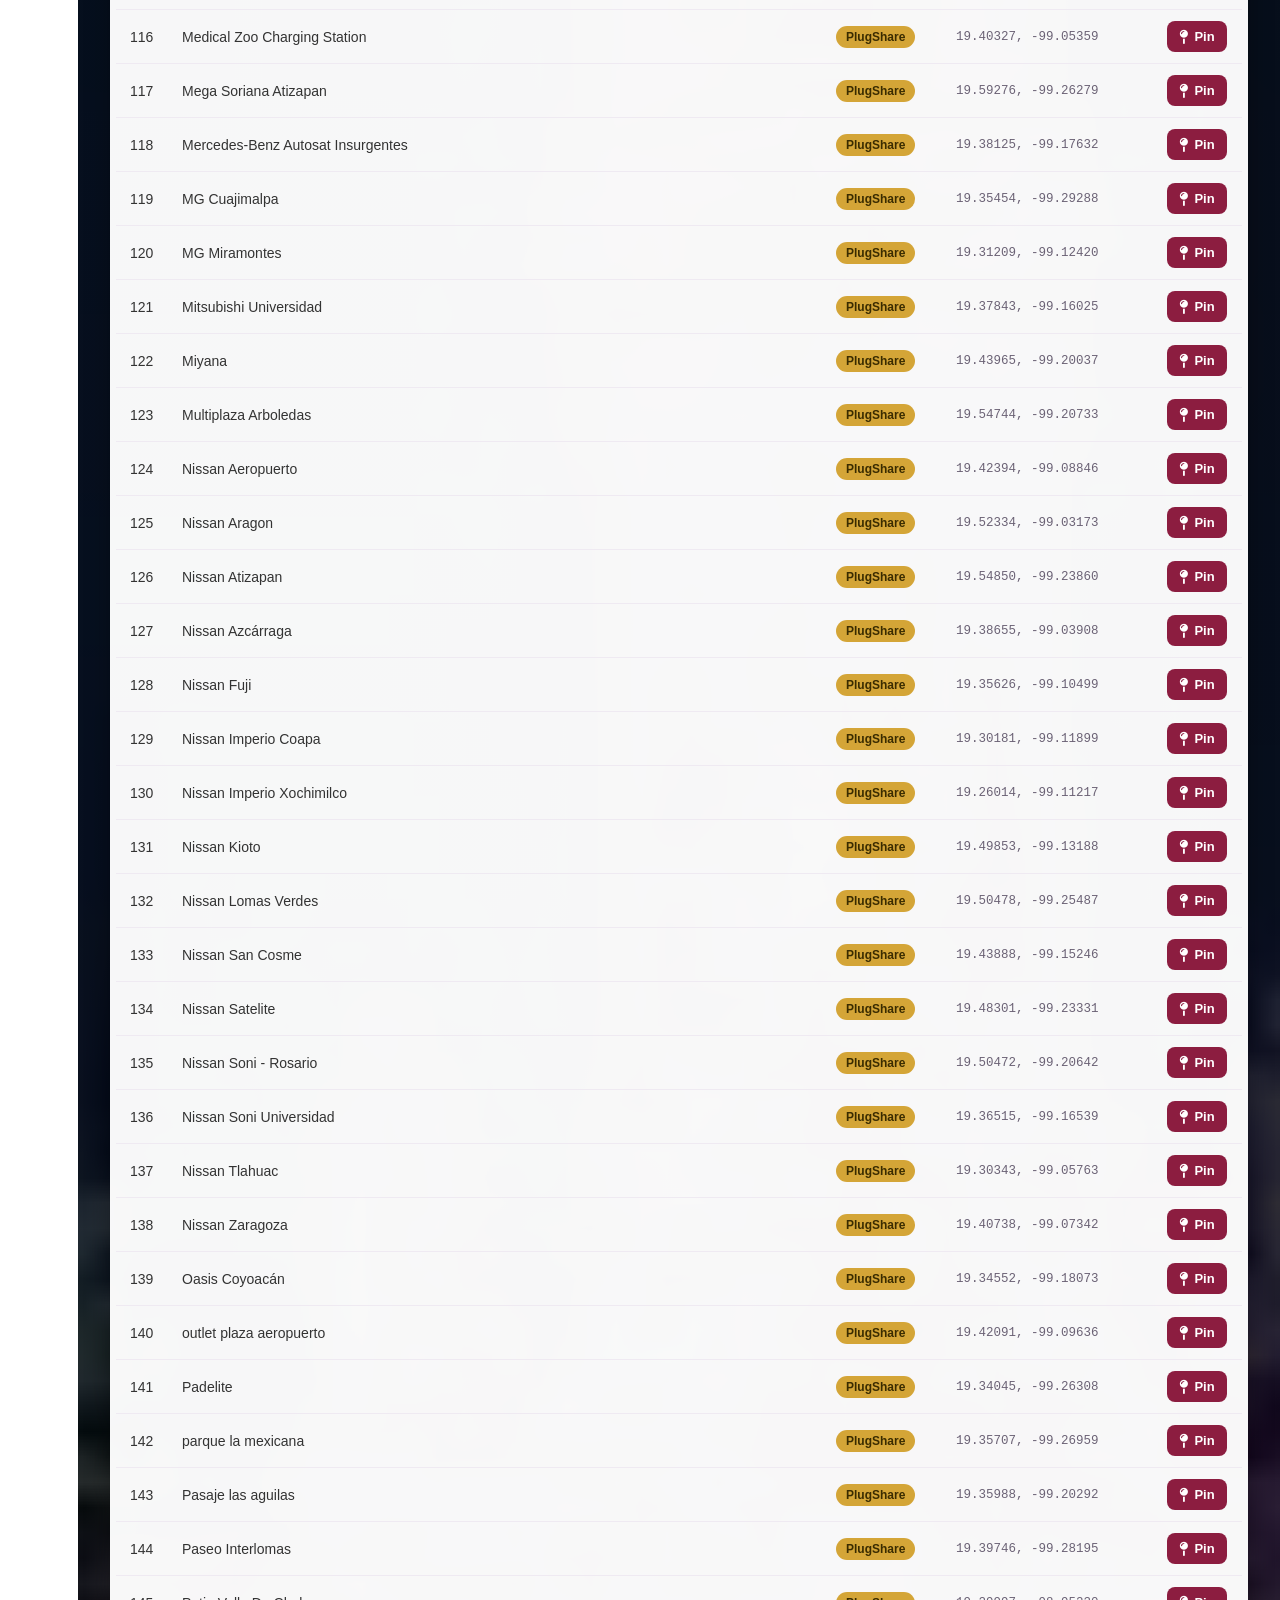
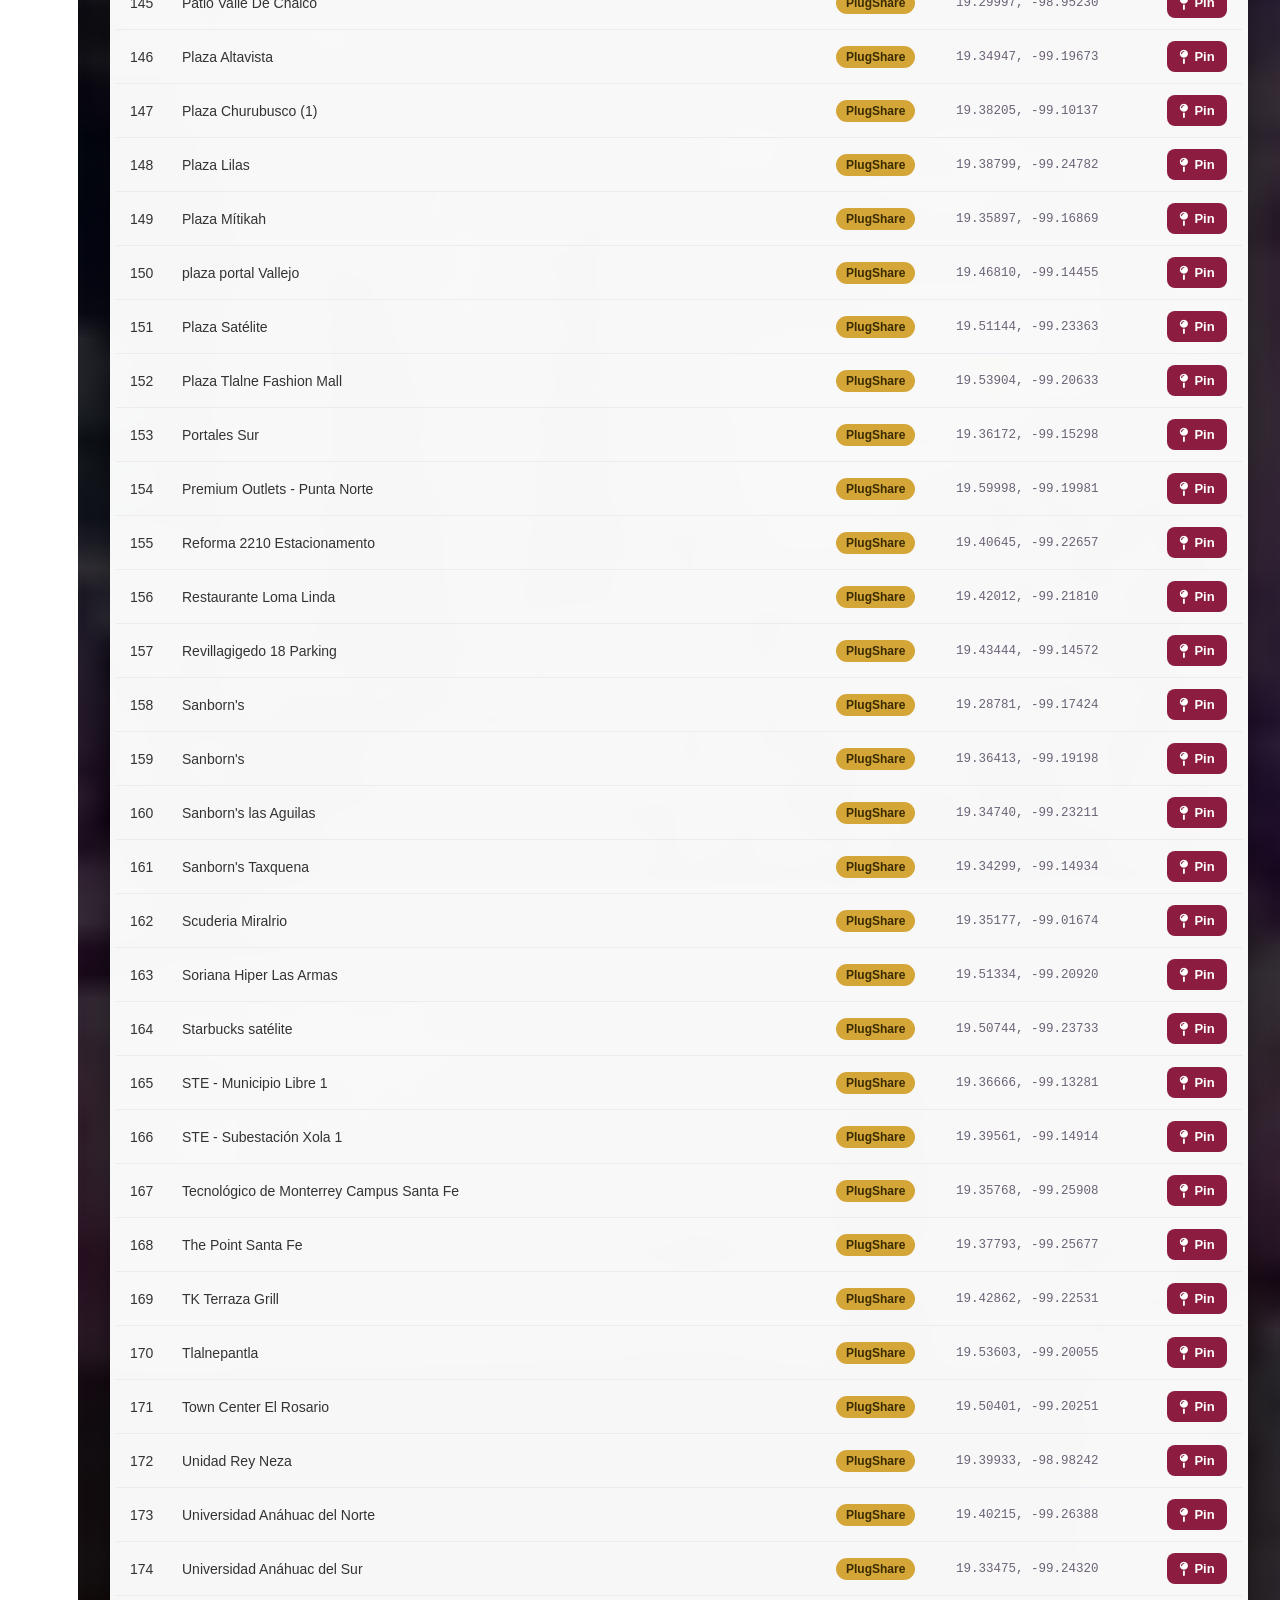
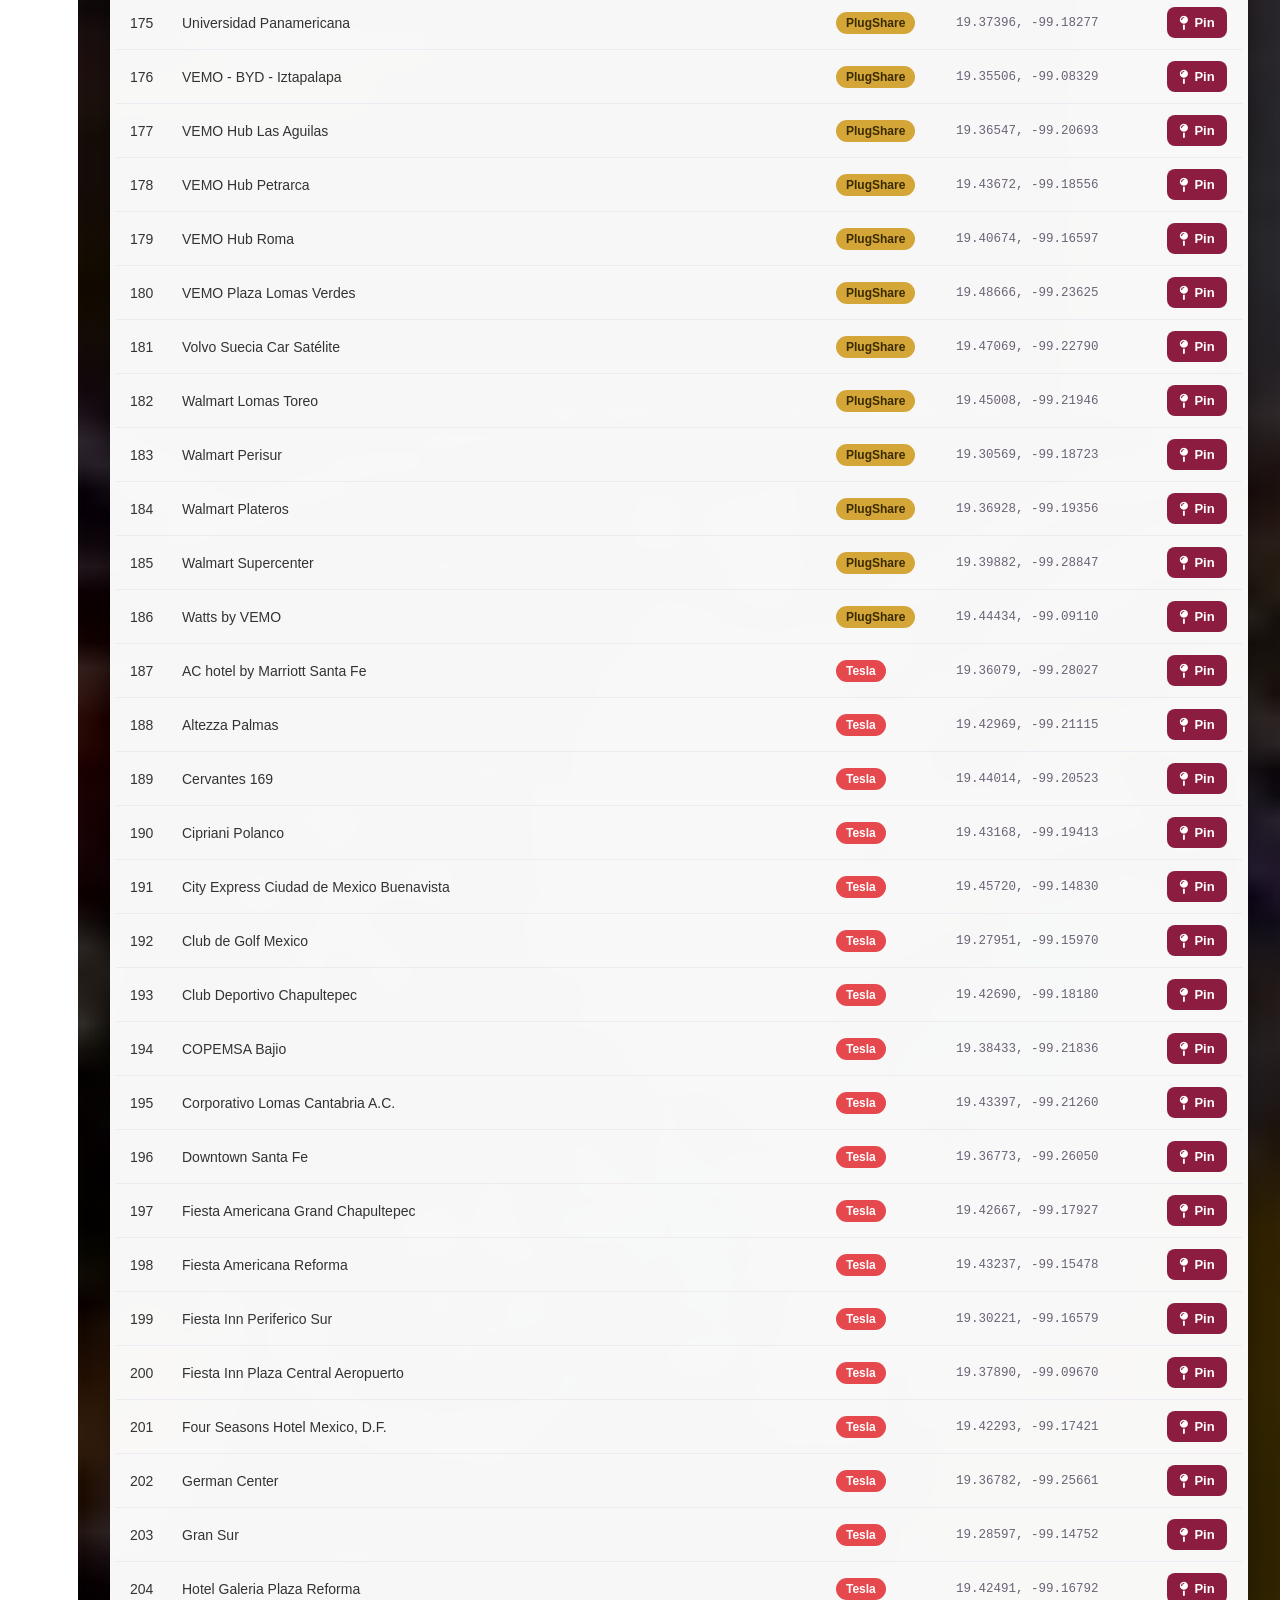
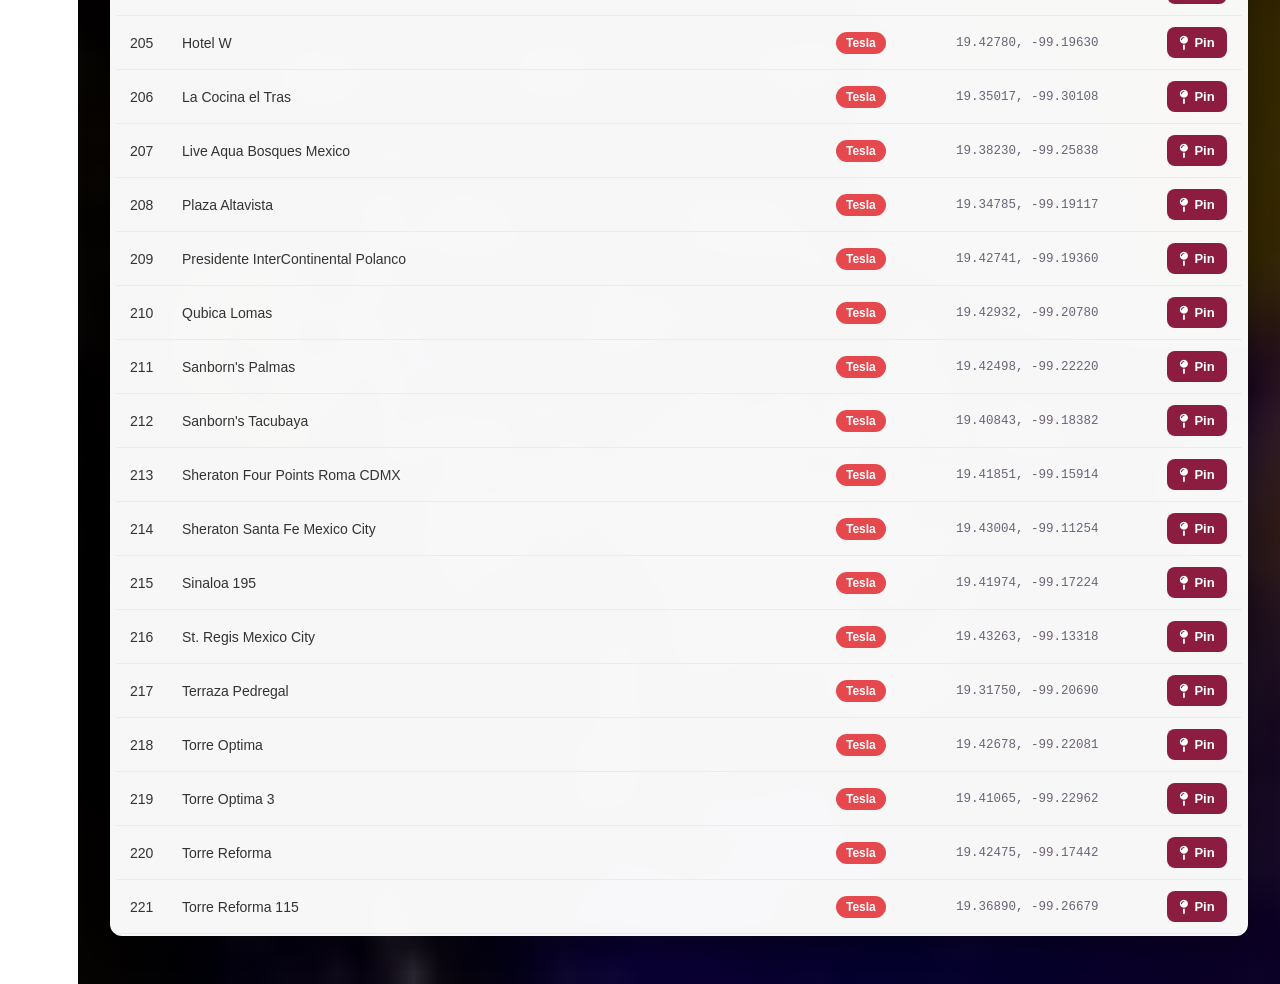
==== commit 28f8917e: "Front final: dashboard con graficas generales, configuracion modal y linea de tiempo reparada" ====
--- a/html/electrolineras.html
+++ b/html/electrolineras.html
@@ -31,8 +31,8 @@
                 </a>
             </li>
 
-            <li>
-                <a href="#" class="disabled" aria-disabled="true" title="Próximamente">
+            <li id="nav-dashboard">
+                <a href="dashboard.html">
                     <i class="fa-solid fa-chart-column"></i>
                     <span class="link_name">Dashboard</span>
                 </a>
@@ -64,10 +64,10 @@
                 </a>
             </li>
 
-            <li>
-                <a href="#" class="disabled" aria-disabled="true" title="Próximamente">
+            <li id="nav-configuracion">
+                <a href="index.html?openConfig=true" id="btn-sidebar-config">
                     <i class="fa-solid fa-gear"></i>
-                    <span class="link_name">Configuracion</span>
+                    <span class="link_name">Configuración</span>
                 </a>
             </li>
 
@@ -85,38 +85,6 @@
             <h1>Electrolineras disponibles</h1>
             <p class="dashboard-subtitle">Red de carga pública registrada en la CDMX. Usa el pin para ubicarla en el mapa.</p>
         </header>
-
-        <!-- KPIs -->
-        <div class="kpi-row" id="kpi-row">
-            <div class="kpi-card kpi-card--total">
-                <i class="fa-solid fa-charging-station"></i>
-                <div class="kpi-card__body">
-                    <span class="kpi-card__value" id="kpi-total">-</span>
-                    <span class="kpi-card__label">Sitios totales</span>
-                </div>
-            </div>
-            <div class="kpi-card kpi-card--tesla">
-                <i class="fa-solid fa-bolt"></i>
-                <div class="kpi-card__body">
-                    <span class="kpi-card__value" id="kpi-tesla">-</span>
-                    <span class="kpi-card__label">Tesla</span>
-                </div>
-            </div>
-            <div class="kpi-card kpi-card--evergo">
-                <i class="fa-solid fa-plug-circle-bolt"></i>
-                <div class="kpi-card__body">
-                    <span class="kpi-card__value" id="kpi-evergo">-</span>
-                    <span class="kpi-card__label">Evergo</span>
-                </div>
-            </div>
-            <div class="kpi-card kpi-card--plugshare">
-                <i class="fa-solid fa-plug"></i>
-                <div class="kpi-card__body">
-                    <span class="kpi-card__value" id="kpi-plugshare">-</span>
-                    <span class="kpi-card__label">PlugShare</span>
-                </div>
-            </div>
-        </div>
 
         <!-- Herramientas -->
         <div class="toolbar">
--- a/html/assets/css/dashboard.css
+++ b/html/assets/css/dashboard.css
@@ -270,3 +270,187 @@
         width: 100%;
     }
 }
+
+/* ---------- Tipografía y Bordes Redondeados Modernos ---------- */
+.dashboard-section {
+    font-family: 'Segoe UI', Tahoma, Geneva, Verdana, sans-serif;
+}
+
+.kpi-card {
+    border-radius: 16px !important;
+    background: rgba(255, 255, 255, 0.08);
+    border: 1px solid rgba(255, 255, 255, 0.12);
+    backdrop-filter: blur(10px);
+    -webkit-backdrop-filter: blur(10px);
+    transition: transform 0.2s ease, box-shadow 0.2s ease;
+}
+
+.kpi-card:hover {
+    transform: translateY(-2px);
+    box-shadow: 0 8px 20px rgba(0, 0, 0, 0.25);
+}
+
+.kpi-card > i {
+    border-radius: 12px !important;
+}
+
+/* ---------- Menú de pestañas de Gráficas (Modern Pill / Segmented) ---------- */
+.dashboard-menu {
+    display: flex;
+    flex-wrap: wrap;
+    gap: 8px;
+    background: rgba(255, 255, 255, 0.07);
+    border: 1px solid rgba(255, 255, 255, 0.12);
+    border-radius: 14px !important;
+    padding: 8px;
+    margin-bottom: 22px;
+    backdrop-filter: blur(10px);
+    -webkit-backdrop-filter: blur(10px);
+}
+
+.dash-menu-btn {
+    flex: 1 1 auto;
+    background: rgba(255, 255, 255, 0.04);
+    color: var(--muted-color);
+    border: 1px solid transparent;
+    border-radius: 10px !important;
+    padding: 11px 16px;
+    font-size: 13.5px;
+    font-weight: 600;
+    font-family: 'Segoe UI', Tahoma, Geneva, Verdana, sans-serif;
+    cursor: pointer;
+    display: inline-flex;
+    align-items: center;
+    justify-content: center;
+    gap: 8px;
+    transition: all 0.25s cubic-bezier(0.2, 0.8, 0.2, 1);
+    text-align: center;
+}
+
+.dash-menu-btn i {
+    font-size: 14px;
+    color: var(--tertiary-color);
+    transition: color 0.2s ease;
+}
+
+.dash-menu-btn:hover {
+    background: rgba(255, 255, 255, 0.12);
+    color: #ffffff;
+    transform: translateY(-1px);
+}
+
+.dash-menu-btn.active {
+    background: linear-gradient(135deg, var(--secondary-color), #5f132b);
+    color: #ffffff;
+    border-color: rgba(212, 165, 55, 0.4);
+    box-shadow: 0 4px 14px rgba(140, 29, 64, 0.45);
+}
+
+.dash-menu-btn.active i {
+    color: var(--gold-color);
+}
+
+/* ---------- Paneles de Gráficas ---------- */
+.dashboard-panels {
+    width: 100%;
+}
+
+.dashboard-card {
+    background: rgba(255, 255, 255, 0.97);
+    border-radius: 16px !important;
+    padding: 24px;
+    box-shadow: 0 10px 30px rgba(0, 0, 0, 0.25);
+    display: flex;
+    flex-direction: column;
+    margin-bottom: 22px;
+    border: 1px solid rgba(255, 255, 255, 0.4);
+    border-left: 6px solid var(--secondary-color);
+}
+
+.dash-panel {
+    display: none;
+    width: 100%;
+}
+
+.dash-panel.active {
+    display: flex;
+}
+
+.dashboard-card__header {
+    display: flex;
+    justify-content: space-between;
+    align-items: center;
+    margin-bottom: 18px;
+    padding-bottom: 12px;
+    border-bottom: 1px solid #eee8f4;
+}
+
+.dashboard-card__title {
+    font-size: 16.5px;
+    font-weight: 700;
+    color: #2D2040;
+    display: flex;
+    align-items: center;
+    gap: 10px;
+    margin: 0;
+}
+
+.dashboard-card__title i {
+    color: var(--secondary-color);
+    font-size: 18px;
+}
+
+.dashboard-card__badge {
+    font-size: 11px;
+    font-weight: 700;
+    padding: 4px 10px;
+    border-radius: 8px !important;
+    text-transform: uppercase;
+    background: #eee8f5;
+    color: #4a3f57;
+    letter-spacing: 0.4px;
+}
+
+.dashboard-card__chart {
+    position: relative;
+    height: 420px;
+    width: 100%;
+}
+
+.kpi-card--top-alc > i { color: #F5A524; }
+.kpi-card--top-viab > i { color: #2FBF71; }
+.kpi-card--top-red > i { color: #3E8EDE; }
+
+/* Modo "Ver Todas" */
+.dashboard-panels.show-all {
+    display: grid;
+    grid-template-columns: repeat(2, minmax(0, 1fr));
+    gap: 20px;
+}
+
+.dashboard-panels.show-all .dash-panel {
+    display: flex !important;
+    margin-bottom: 0;
+}
+
+.dashboard-panels.show-all .dashboard-card__chart {
+    height: 310px;
+}
+
+@media (max-width: 960px) {
+    .dashboard-menu {
+        flex-direction: column;
+    }
+
+    .dash-menu-btn {
+        justify-content: flex-start;
+        padding: 10px 14px;
+    }
+
+    .dashboard-panels.show-all {
+        grid-template-columns: 1fr;
+    }
+}
+
+
+
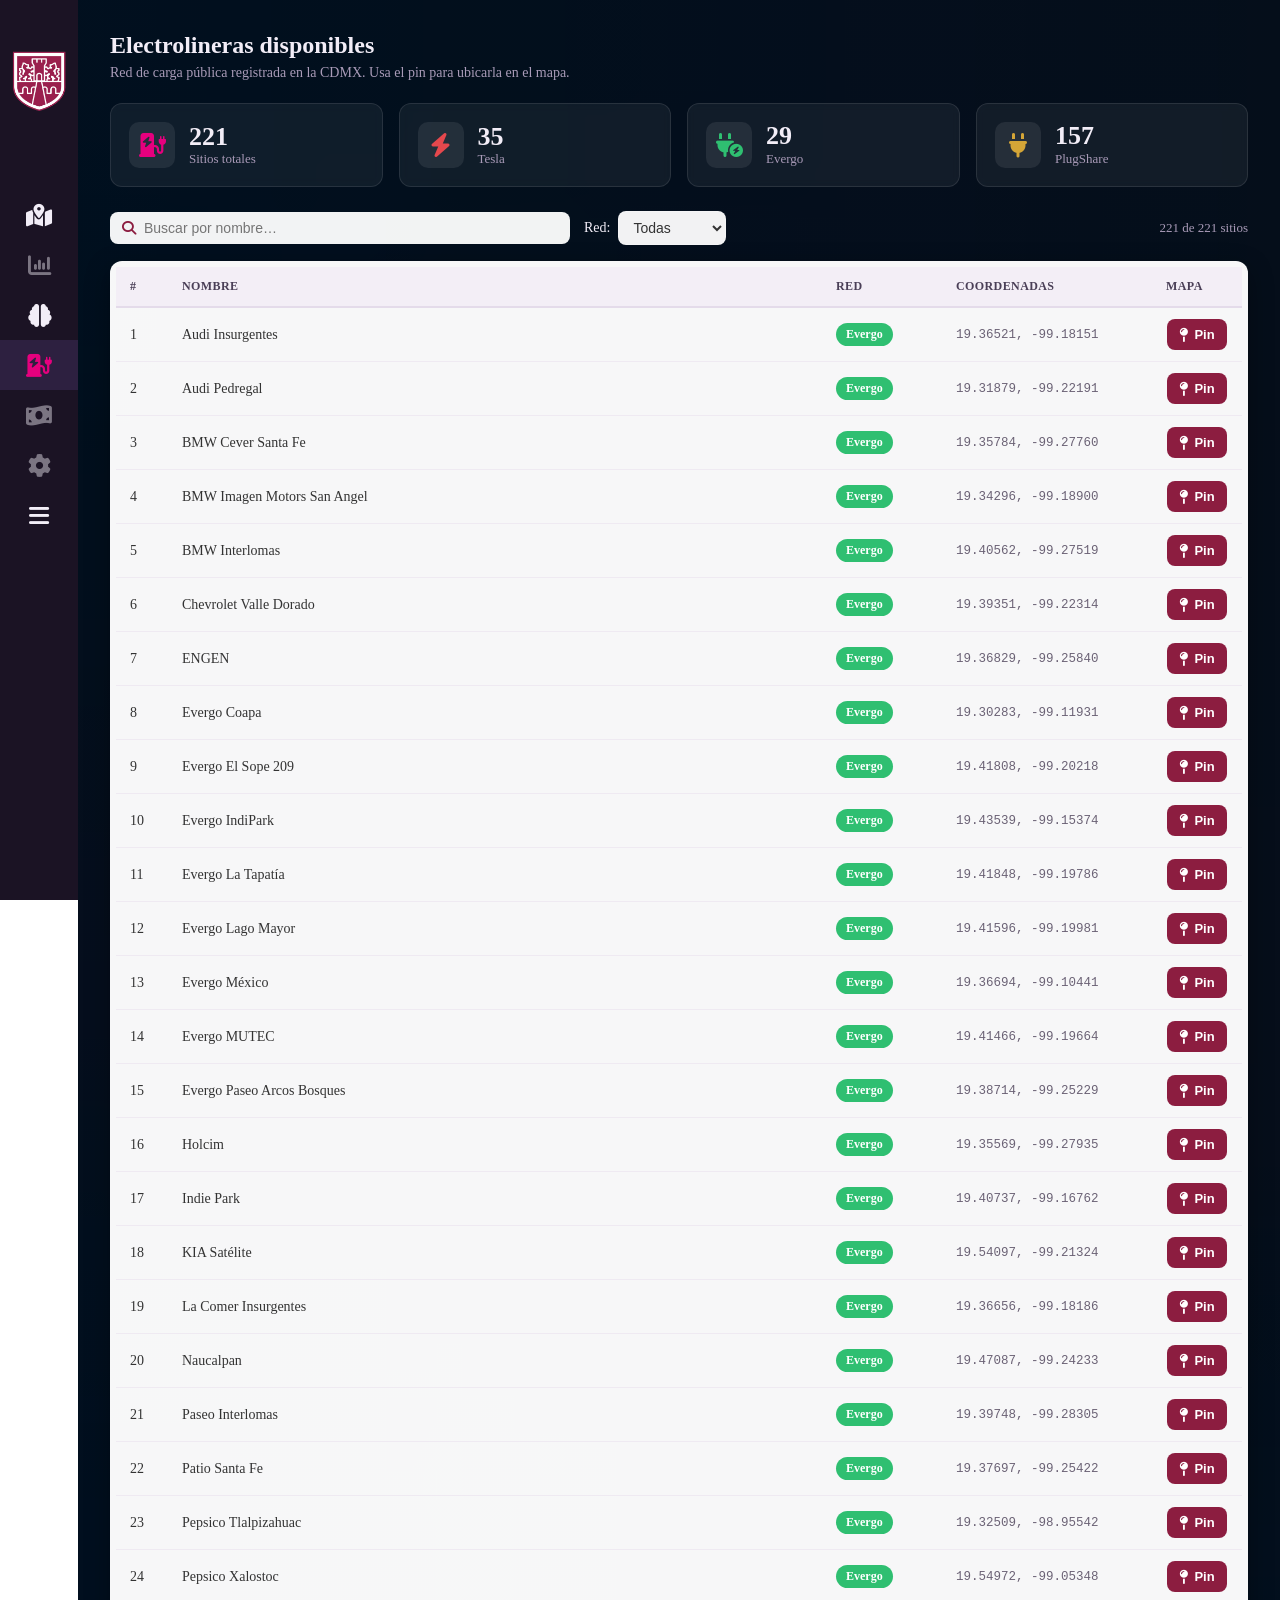
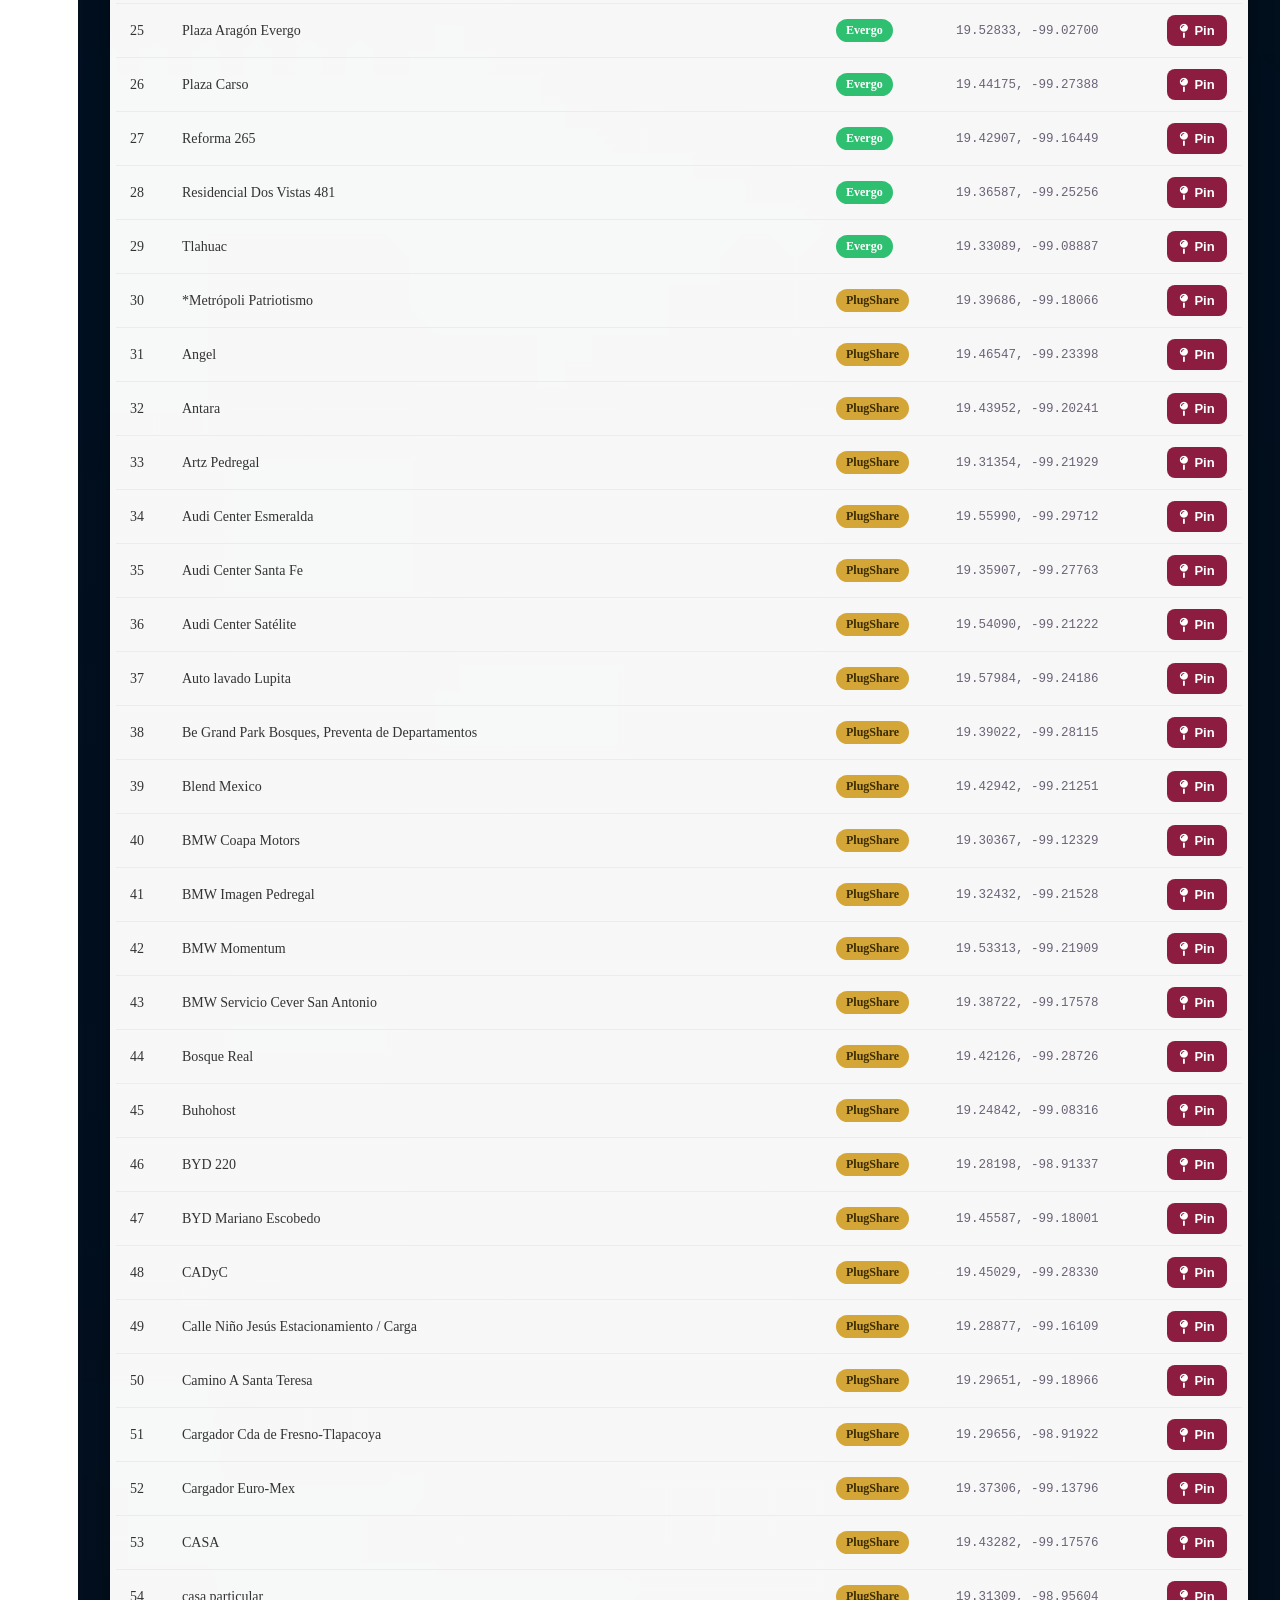
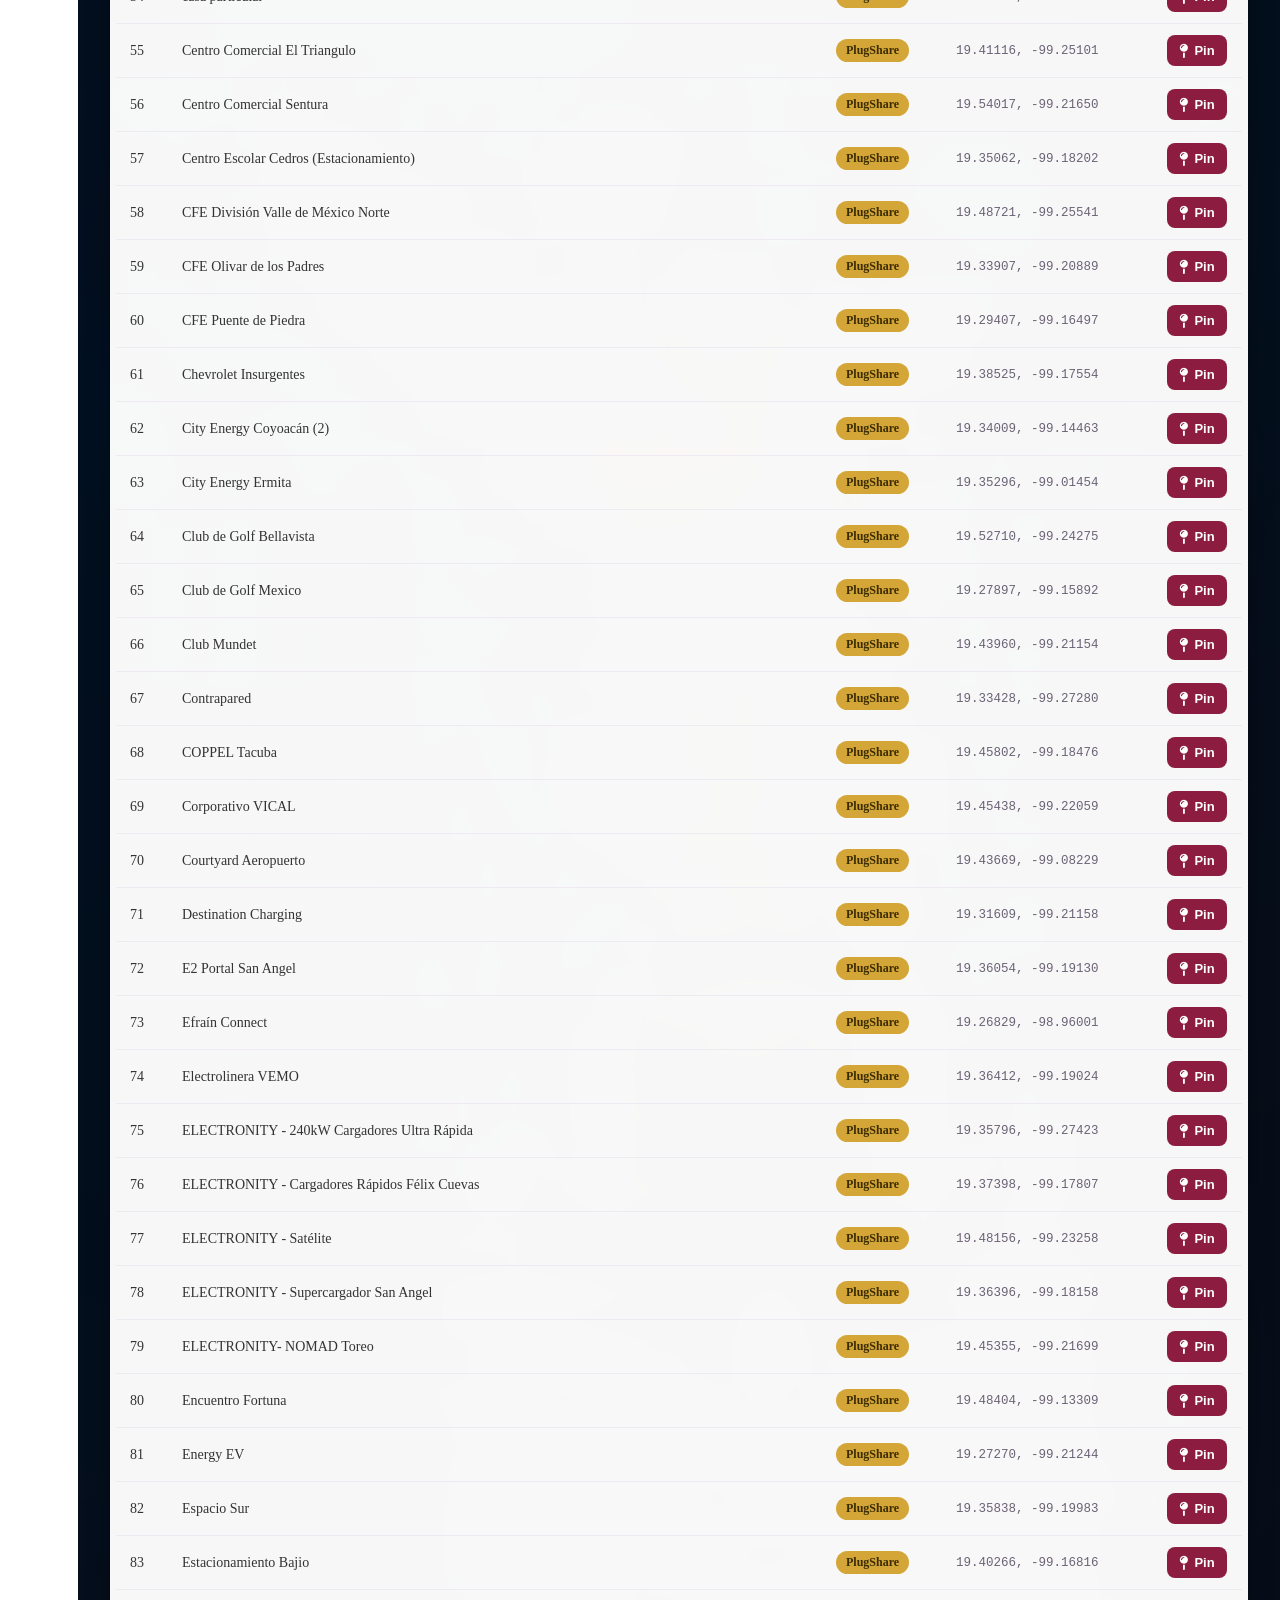
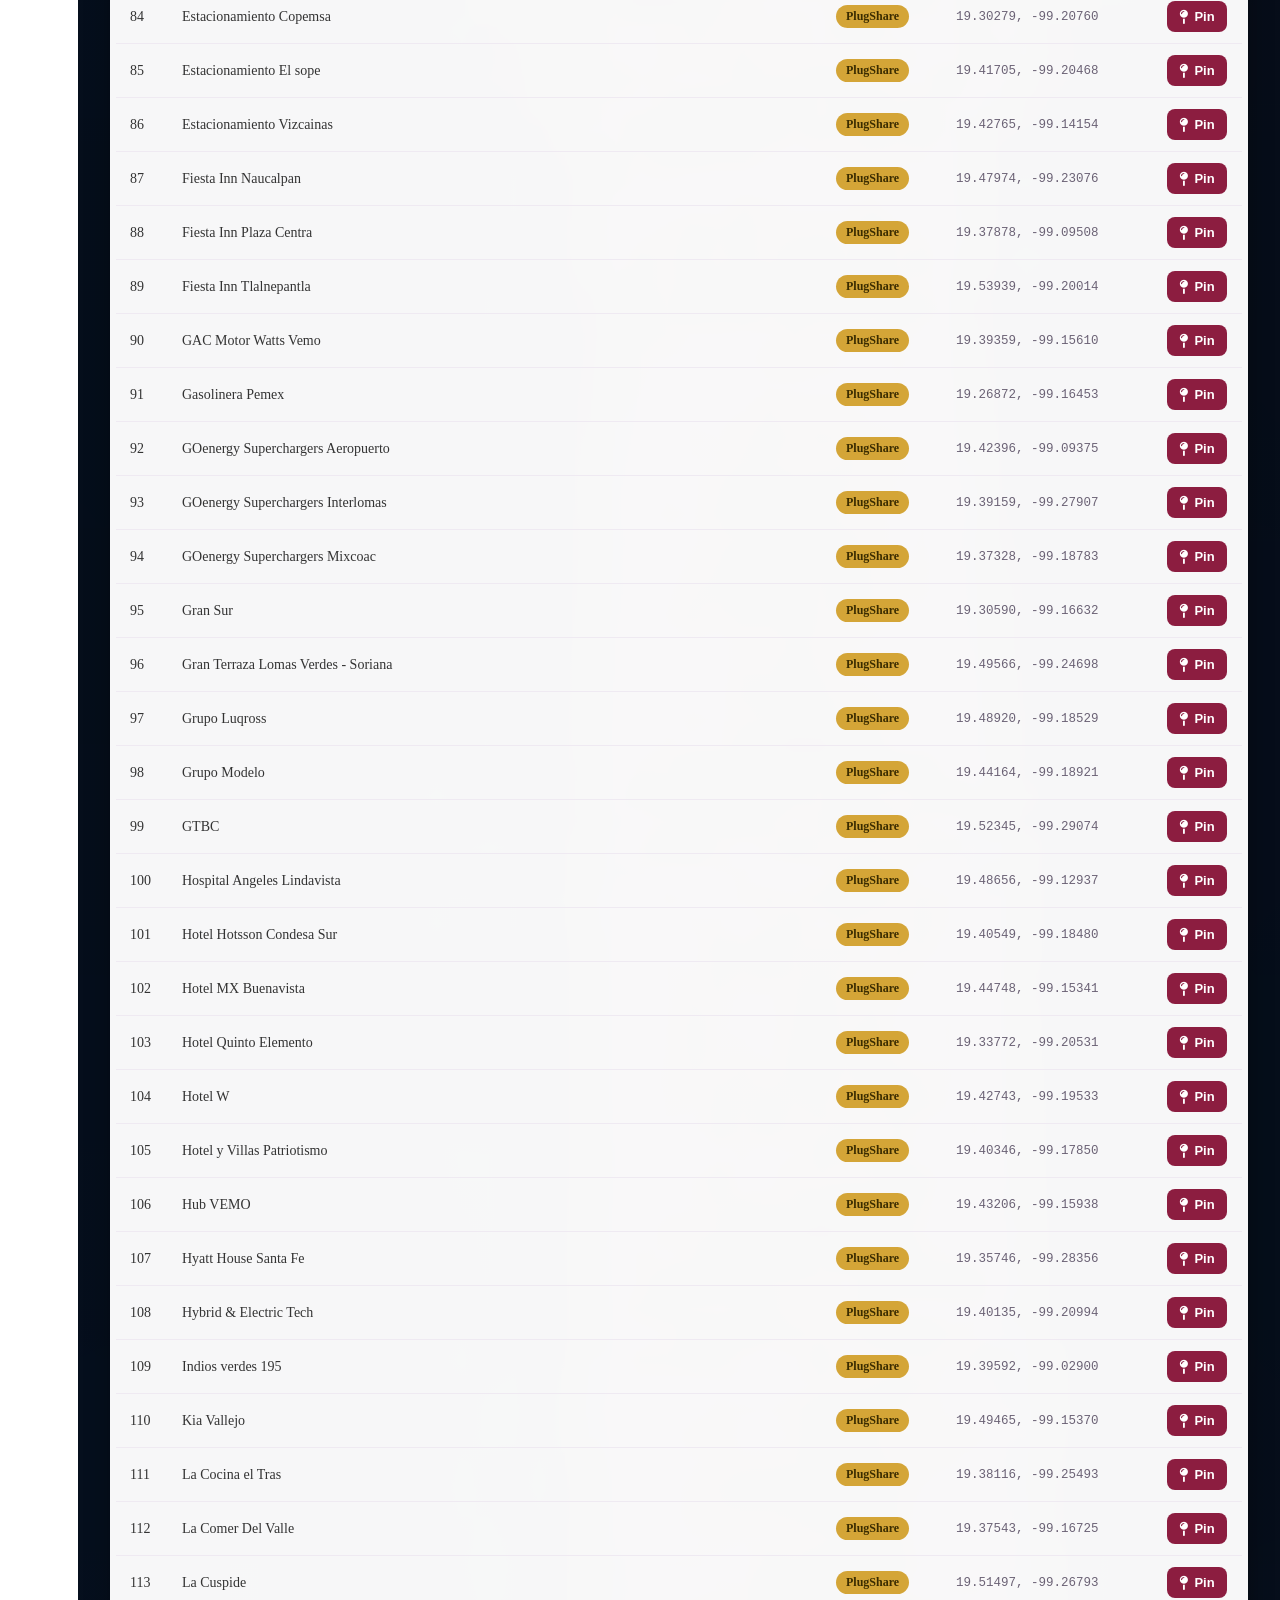
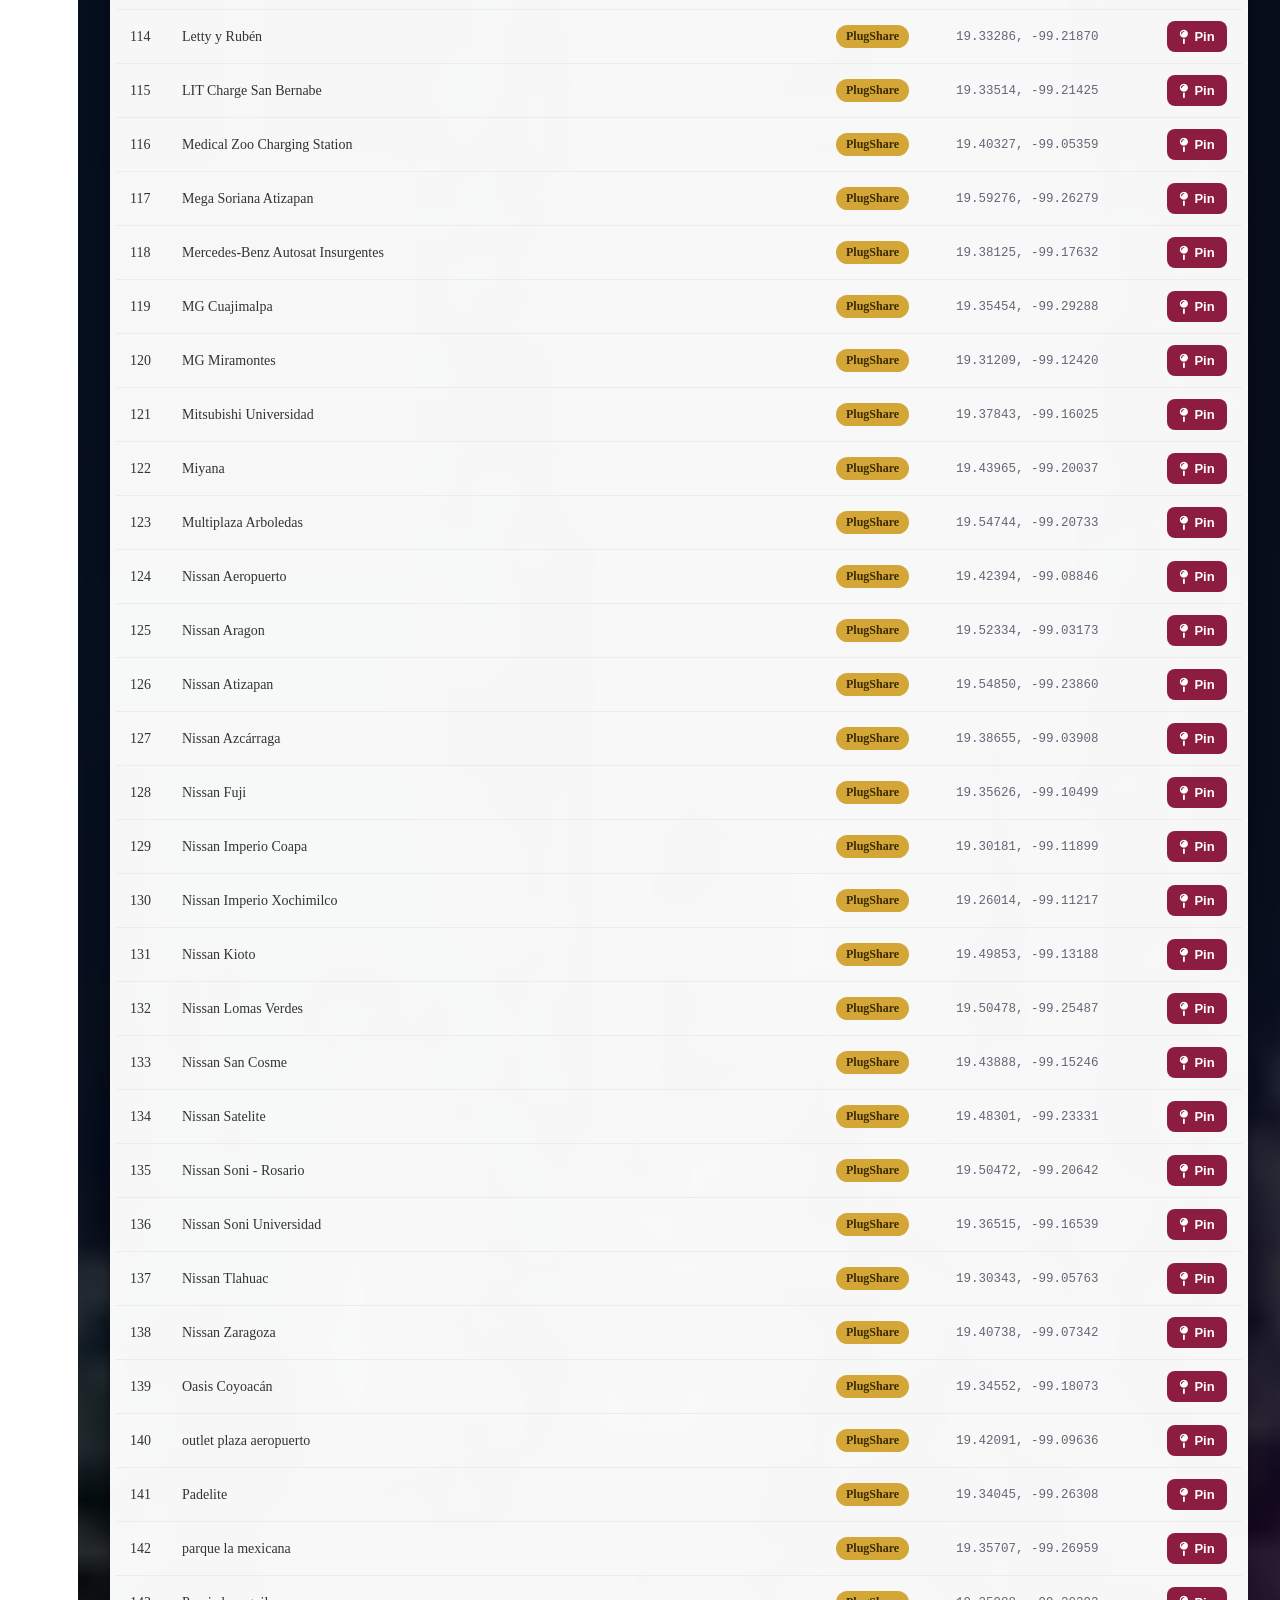
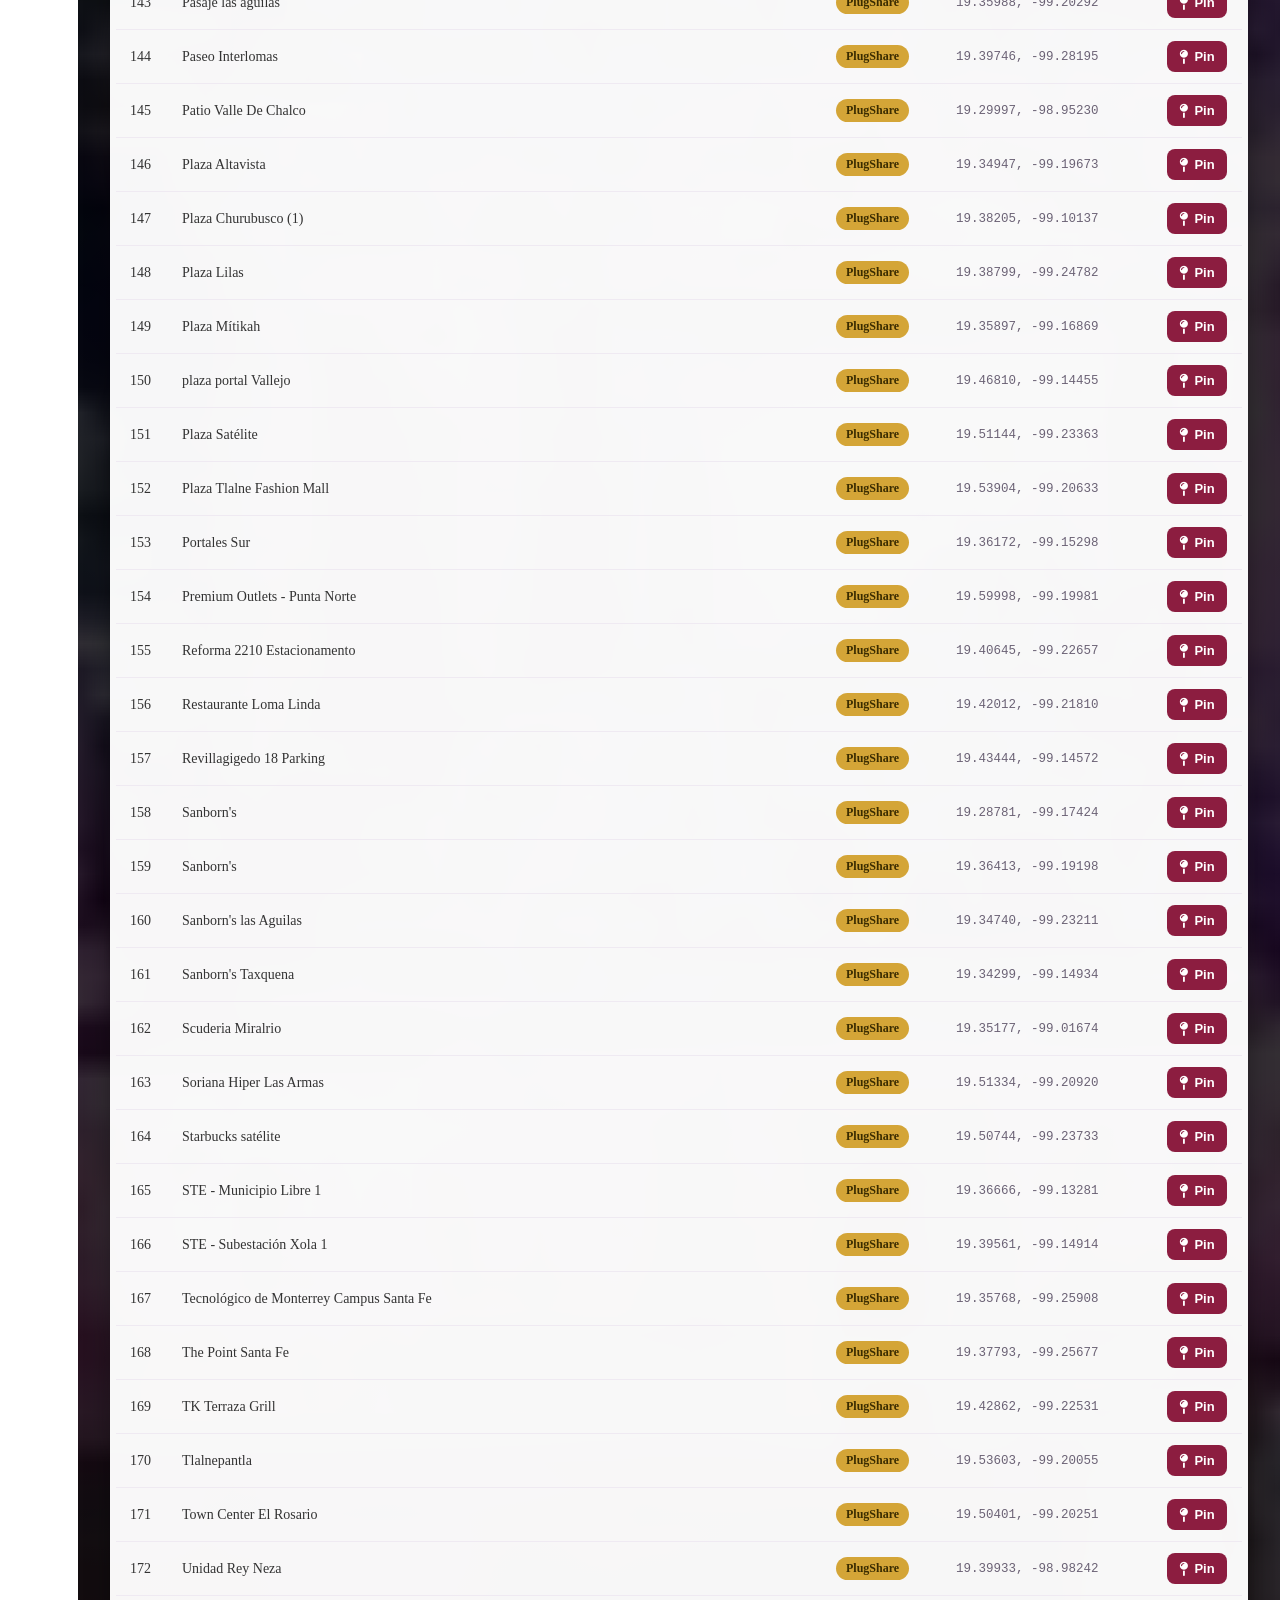
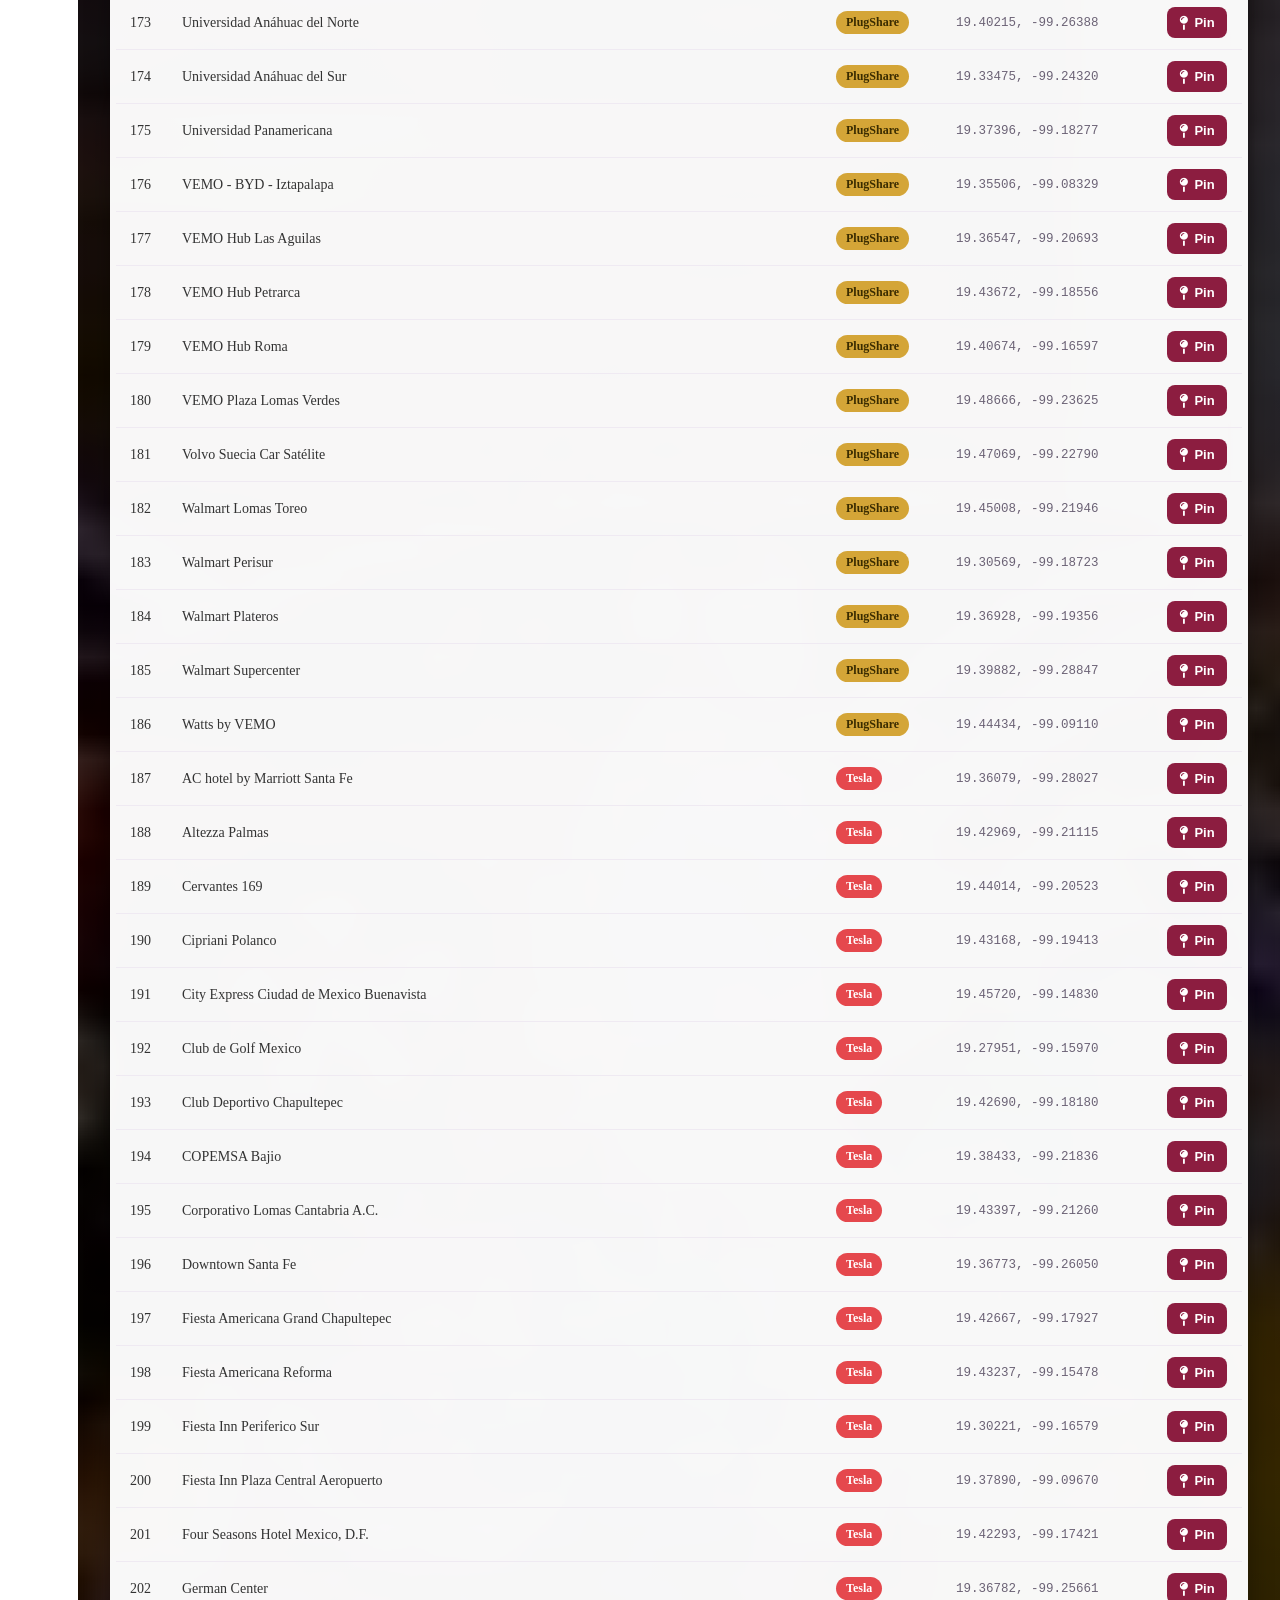
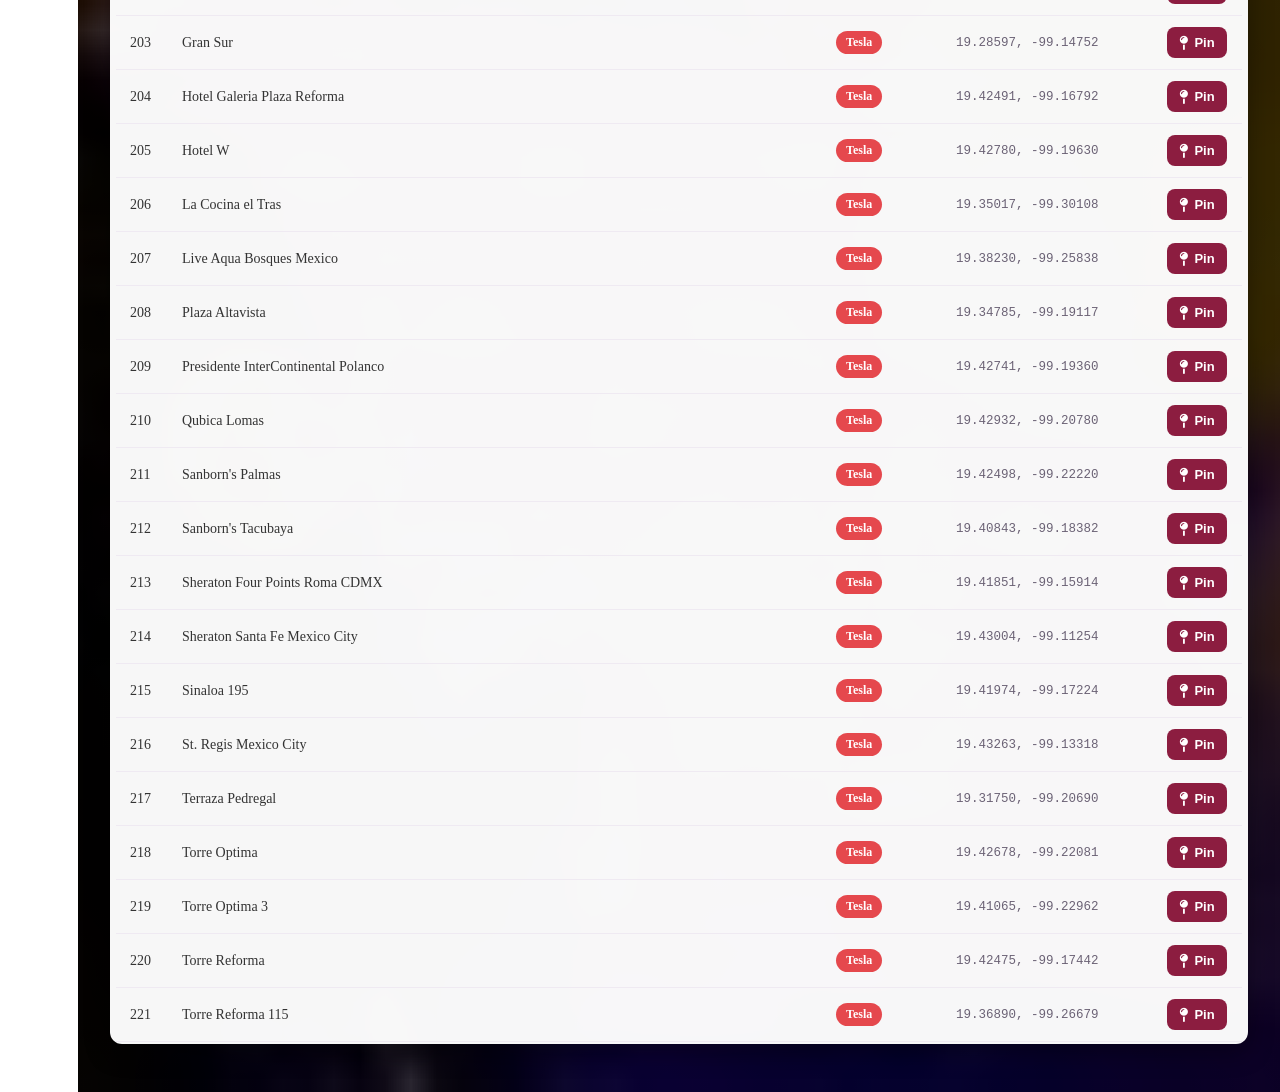
==== commit 3d7bbe82: "Merge branch 'MergeDefinitivo2' into Andre" ====
--- a/html/electrolineras.html
+++ b/html/electrolineras.html
@@ -31,8 +31,8 @@
                 </a>
             </li>
 
-            <li id="nav-dashboard">
-                <a href="dashboard.html">
+            <li>
+                <a href="#" class="disabled" aria-disabled="true" title="Próximamente">
                     <i class="fa-solid fa-chart-column"></i>
                     <span class="link_name">Dashboard</span>
                 </a>
@@ -64,10 +64,10 @@
                 </a>
             </li>
 
-            <li id="nav-configuracion">
-                <a href="index.html?openConfig=true" id="btn-sidebar-config">
+            <li>
+                <a href="#" class="disabled" aria-disabled="true" title="Próximamente">
                     <i class="fa-solid fa-gear"></i>
-                    <span class="link_name">Configuración</span>
+                    <span class="link_name">Configuracion</span>
                 </a>
             </li>
 
@@ -85,6 +85,38 @@
             <h1>Electrolineras disponibles</h1>
             <p class="dashboard-subtitle">Red de carga pública registrada en la CDMX. Usa el pin para ubicarla en el mapa.</p>
         </header>
+
+        <!-- KPIs -->
+        <div class="kpi-row" id="kpi-row">
+            <div class="kpi-card kpi-card--total">
+                <i class="fa-solid fa-charging-station"></i>
+                <div class="kpi-card__body">
+                    <span class="kpi-card__value" id="kpi-total">-</span>
+                    <span class="kpi-card__label">Sitios totales</span>
+                </div>
+            </div>
+            <div class="kpi-card kpi-card--tesla">
+                <i class="fa-solid fa-bolt"></i>
+                <div class="kpi-card__body">
+                    <span class="kpi-card__value" id="kpi-tesla">-</span>
+                    <span class="kpi-card__label">Tesla</span>
+                </div>
+            </div>
+            <div class="kpi-card kpi-card--evergo">
+                <i class="fa-solid fa-plug-circle-bolt"></i>
+                <div class="kpi-card__body">
+                    <span class="kpi-card__value" id="kpi-evergo">-</span>
+                    <span class="kpi-card__label">Evergo</span>
+                </div>
+            </div>
+            <div class="kpi-card kpi-card--plugshare">
+                <i class="fa-solid fa-plug"></i>
+                <div class="kpi-card__body">
+                    <span class="kpi-card__value" id="kpi-plugshare">-</span>
+                    <span class="kpi-card__label">PlugShare</span>
+                </div>
+            </div>
+        </div>
 
         <!-- Herramientas -->
         <div class="toolbar">
--- a/html/assets/css/dashboard.css
+++ b/html/assets/css/dashboard.css
@@ -270,187 +270,3 @@
         width: 100%;
     }
 }
-
-/* ---------- Tipografía y Bordes Redondeados Modernos ---------- */
-.dashboard-section {
-    font-family: 'Segoe UI', Tahoma, Geneva, Verdana, sans-serif;
-}
-
-.kpi-card {
-    border-radius: 16px !important;
-    background: rgba(255, 255, 255, 0.08);
-    border: 1px solid rgba(255, 255, 255, 0.12);
-    backdrop-filter: blur(10px);
-    -webkit-backdrop-filter: blur(10px);
-    transition: transform 0.2s ease, box-shadow 0.2s ease;
-}
-
-.kpi-card:hover {
-    transform: translateY(-2px);
-    box-shadow: 0 8px 20px rgba(0, 0, 0, 0.25);
-}
-
-.kpi-card > i {
-    border-radius: 12px !important;
-}
-
-/* ---------- Menú de pestañas de Gráficas (Modern Pill / Segmented) ---------- */
-.dashboard-menu {
-    display: flex;
-    flex-wrap: wrap;
-    gap: 8px;
-    background: rgba(255, 255, 255, 0.07);
-    border: 1px solid rgba(255, 255, 255, 0.12);
-    border-radius: 14px !important;
-    padding: 8px;
-    margin-bottom: 22px;
-    backdrop-filter: blur(10px);
-    -webkit-backdrop-filter: blur(10px);
-}
-
-.dash-menu-btn {
-    flex: 1 1 auto;
-    background: rgba(255, 255, 255, 0.04);
-    color: var(--muted-color);
-    border: 1px solid transparent;
-    border-radius: 10px !important;
-    padding: 11px 16px;
-    font-size: 13.5px;
-    font-weight: 600;
-    font-family: 'Segoe UI', Tahoma, Geneva, Verdana, sans-serif;
-    cursor: pointer;
-    display: inline-flex;
-    align-items: center;
-    justify-content: center;
-    gap: 8px;
-    transition: all 0.25s cubic-bezier(0.2, 0.8, 0.2, 1);
-    text-align: center;
-}
-
-.dash-menu-btn i {
-    font-size: 14px;
-    color: var(--tertiary-color);
-    transition: color 0.2s ease;
-}
-
-.dash-menu-btn:hover {
-    background: rgba(255, 255, 255, 0.12);
-    color: #ffffff;
-    transform: translateY(-1px);
-}
-
-.dash-menu-btn.active {
-    background: linear-gradient(135deg, var(--secondary-color), #5f132b);
-    color: #ffffff;
-    border-color: rgba(212, 165, 55, 0.4);
-    box-shadow: 0 4px 14px rgba(140, 29, 64, 0.45);
-}
-
-.dash-menu-btn.active i {
-    color: var(--gold-color);
-}
-
-/* ---------- Paneles de Gráficas ---------- */
-.dashboard-panels {
-    width: 100%;
-}
-
-.dashboard-card {
-    background: rgba(255, 255, 255, 0.97);
-    border-radius: 16px !important;
-    padding: 24px;
-    box-shadow: 0 10px 30px rgba(0, 0, 0, 0.25);
-    display: flex;
-    flex-direction: column;
-    margin-bottom: 22px;
-    border: 1px solid rgba(255, 255, 255, 0.4);
-    border-left: 6px solid var(--secondary-color);
-}
-
-.dash-panel {
-    display: none;
-    width: 100%;
-}
-
-.dash-panel.active {
-    display: flex;
-}
-
-.dashboard-card__header {
-    display: flex;
-    justify-content: space-between;
-    align-items: center;
-    margin-bottom: 18px;
-    padding-bottom: 12px;
-    border-bottom: 1px solid #eee8f4;
-}
-
-.dashboard-card__title {
-    font-size: 16.5px;
-    font-weight: 700;
-    color: #2D2040;
-    display: flex;
-    align-items: center;
-    gap: 10px;
-    margin: 0;
-}
-
-.dashboard-card__title i {
-    color: var(--secondary-color);
-    font-size: 18px;
-}
-
-.dashboard-card__badge {
-    font-size: 11px;
-    font-weight: 700;
-    padding: 4px 10px;
-    border-radius: 8px !important;
-    text-transform: uppercase;
-    background: #eee8f5;
-    color: #4a3f57;
-    letter-spacing: 0.4px;
-}
-
-.dashboard-card__chart {
-    position: relative;
-    height: 420px;
-    width: 100%;
-}
-
-.kpi-card--top-alc > i { color: #F5A524; }
-.kpi-card--top-viab > i { color: #2FBF71; }
-.kpi-card--top-red > i { color: #3E8EDE; }
-
-/* Modo "Ver Todas" */
-.dashboard-panels.show-all {
-    display: grid;
-    grid-template-columns: repeat(2, minmax(0, 1fr));
-    gap: 20px;
-}
-
-.dashboard-panels.show-all .dash-panel {
-    display: flex !important;
-    margin-bottom: 0;
-}
-
-.dashboard-panels.show-all .dashboard-card__chart {
-    height: 310px;
-}
-
-@media (max-width: 960px) {
-    .dashboard-menu {
-        flex-direction: column;
-    }
-
-    .dash-menu-btn {
-        justify-content: flex-start;
-        padding: 10px 14px;
-    }
-
-    .dashboard-panels.show-all {
-        grid-template-columns: 1fr;
-    }
-}
-
-
-
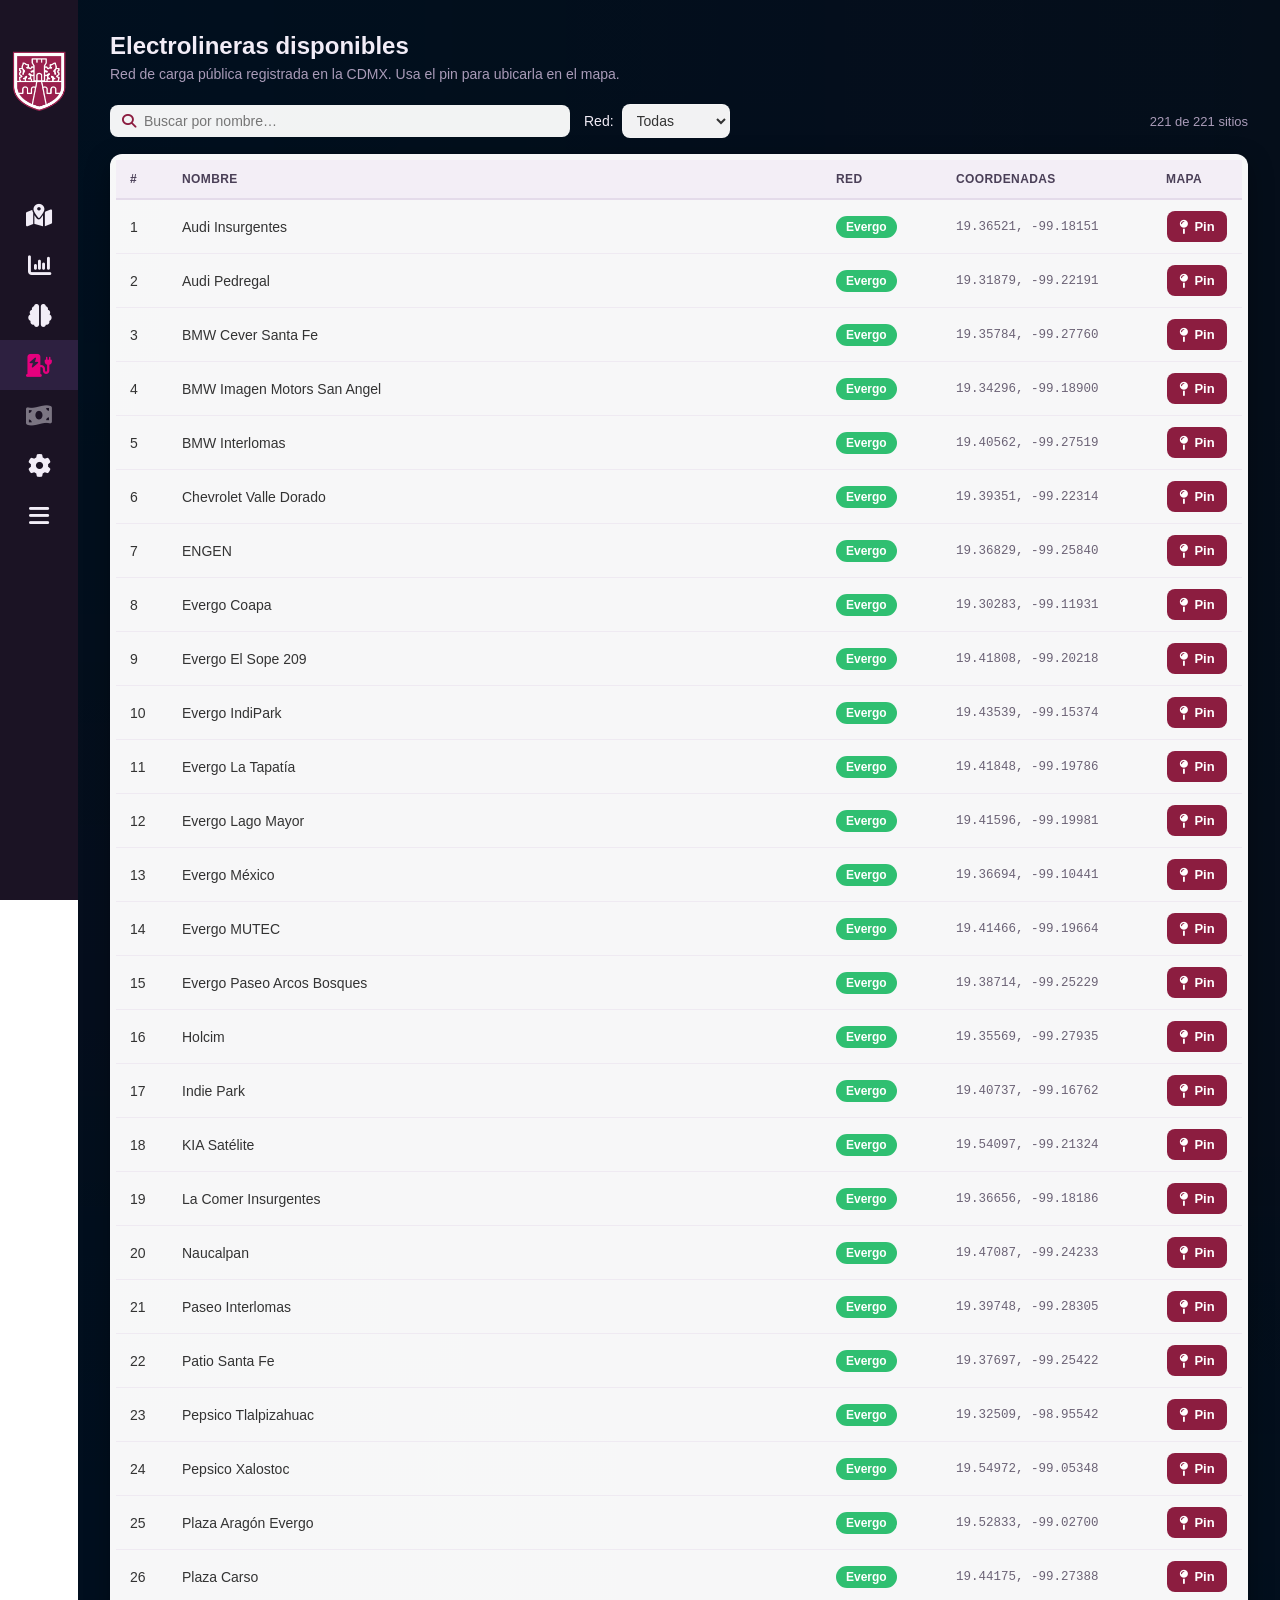
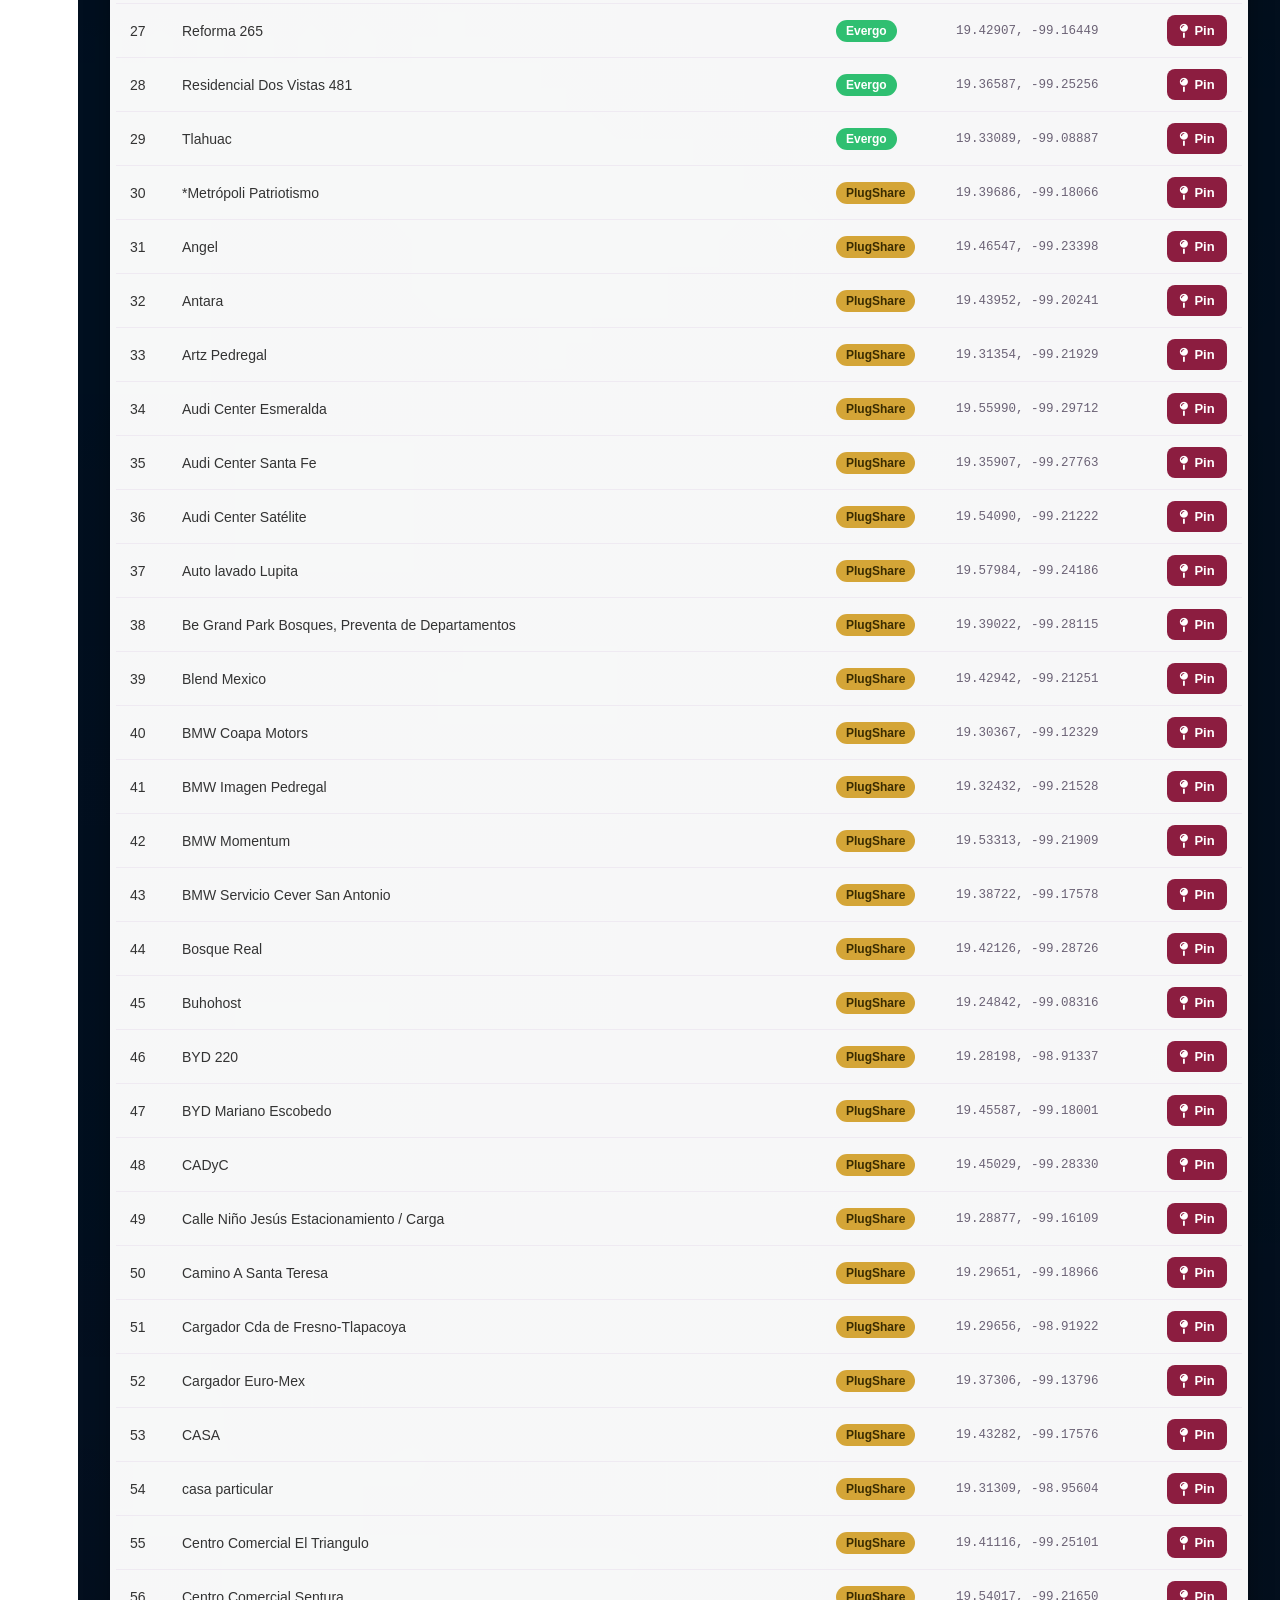
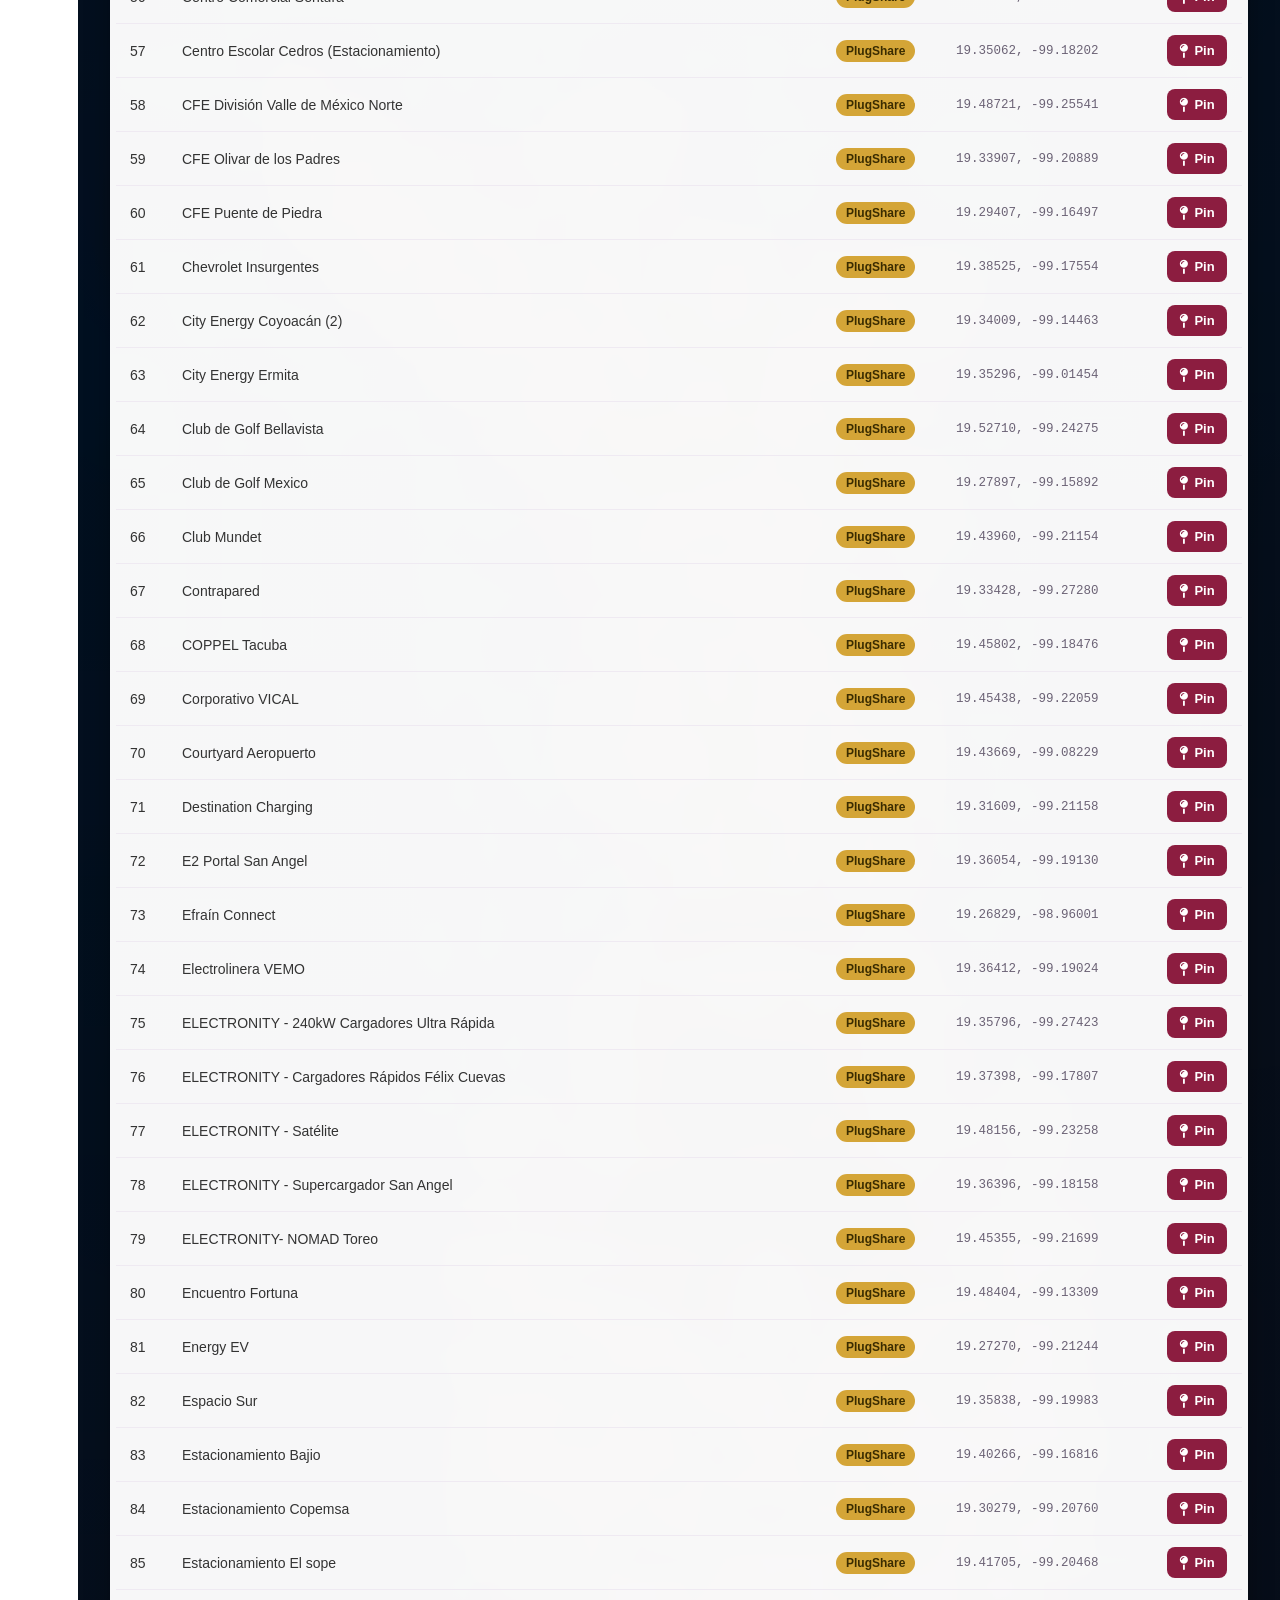
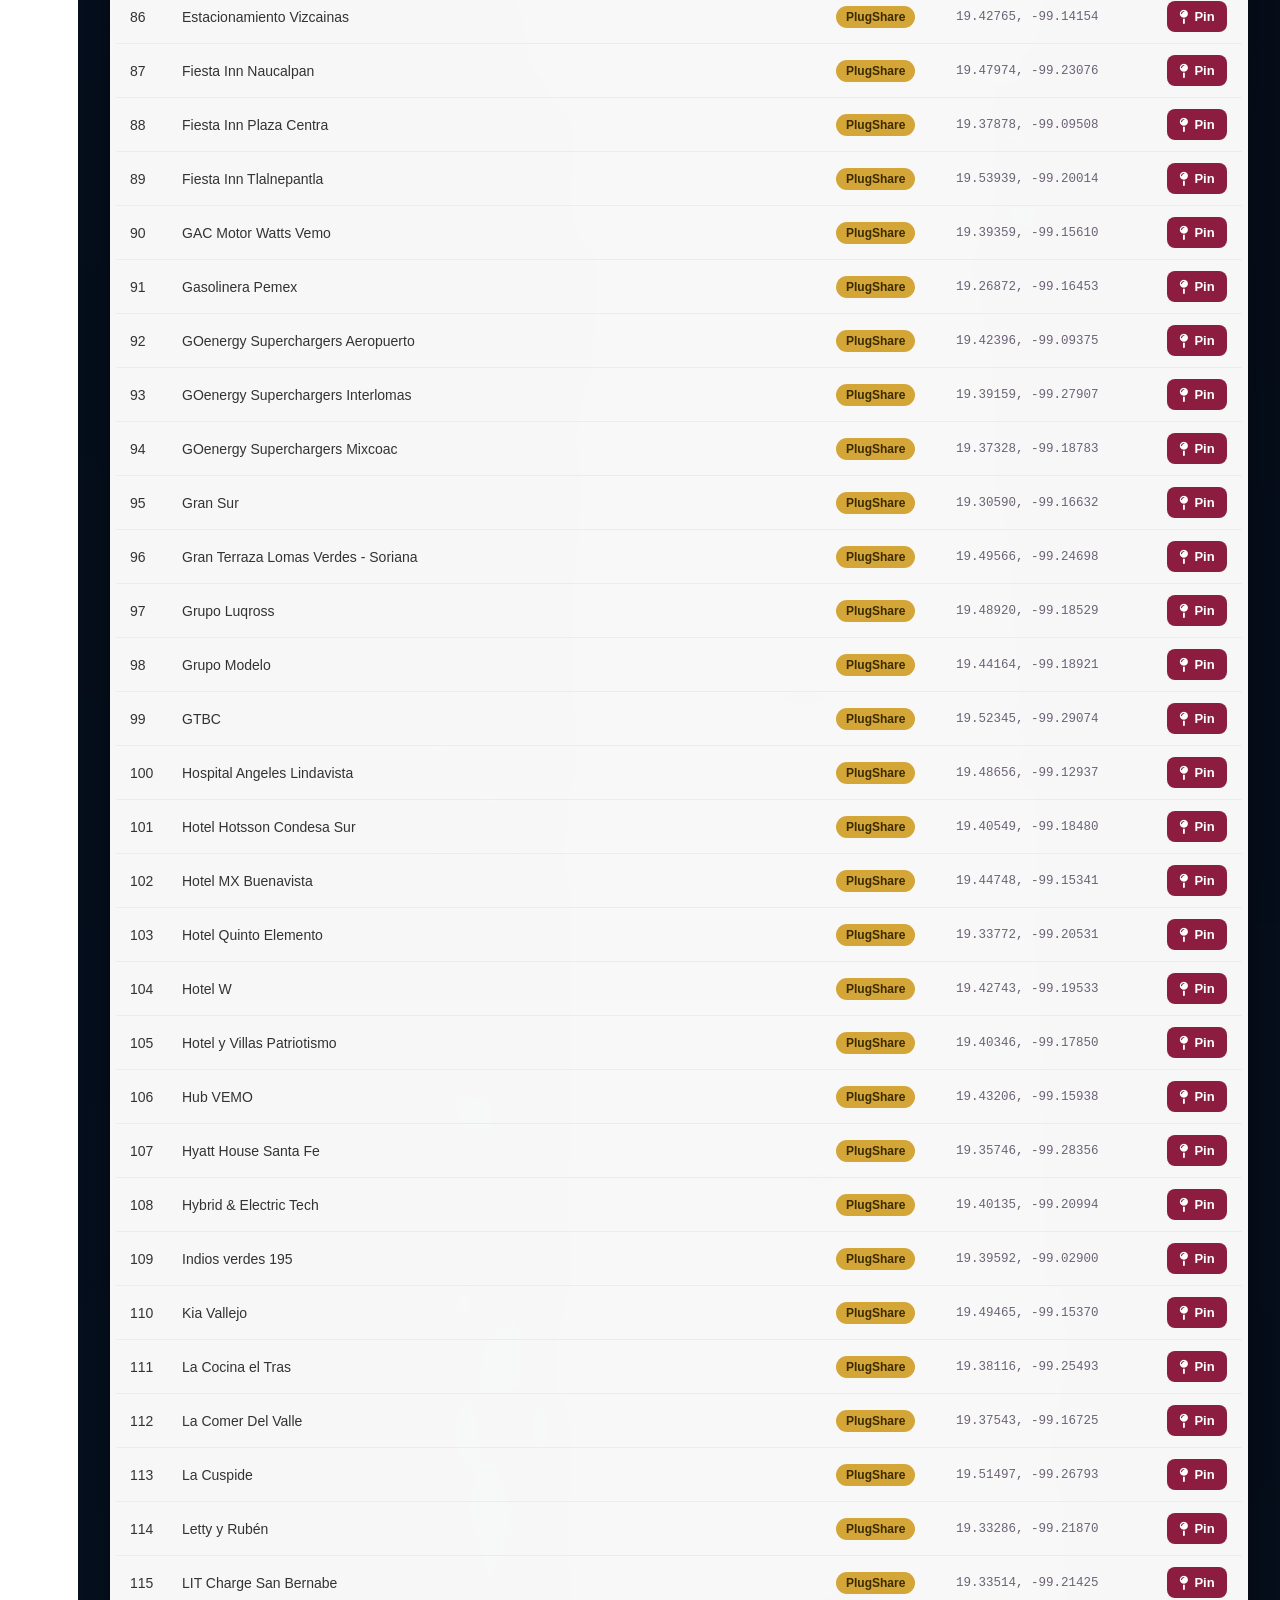
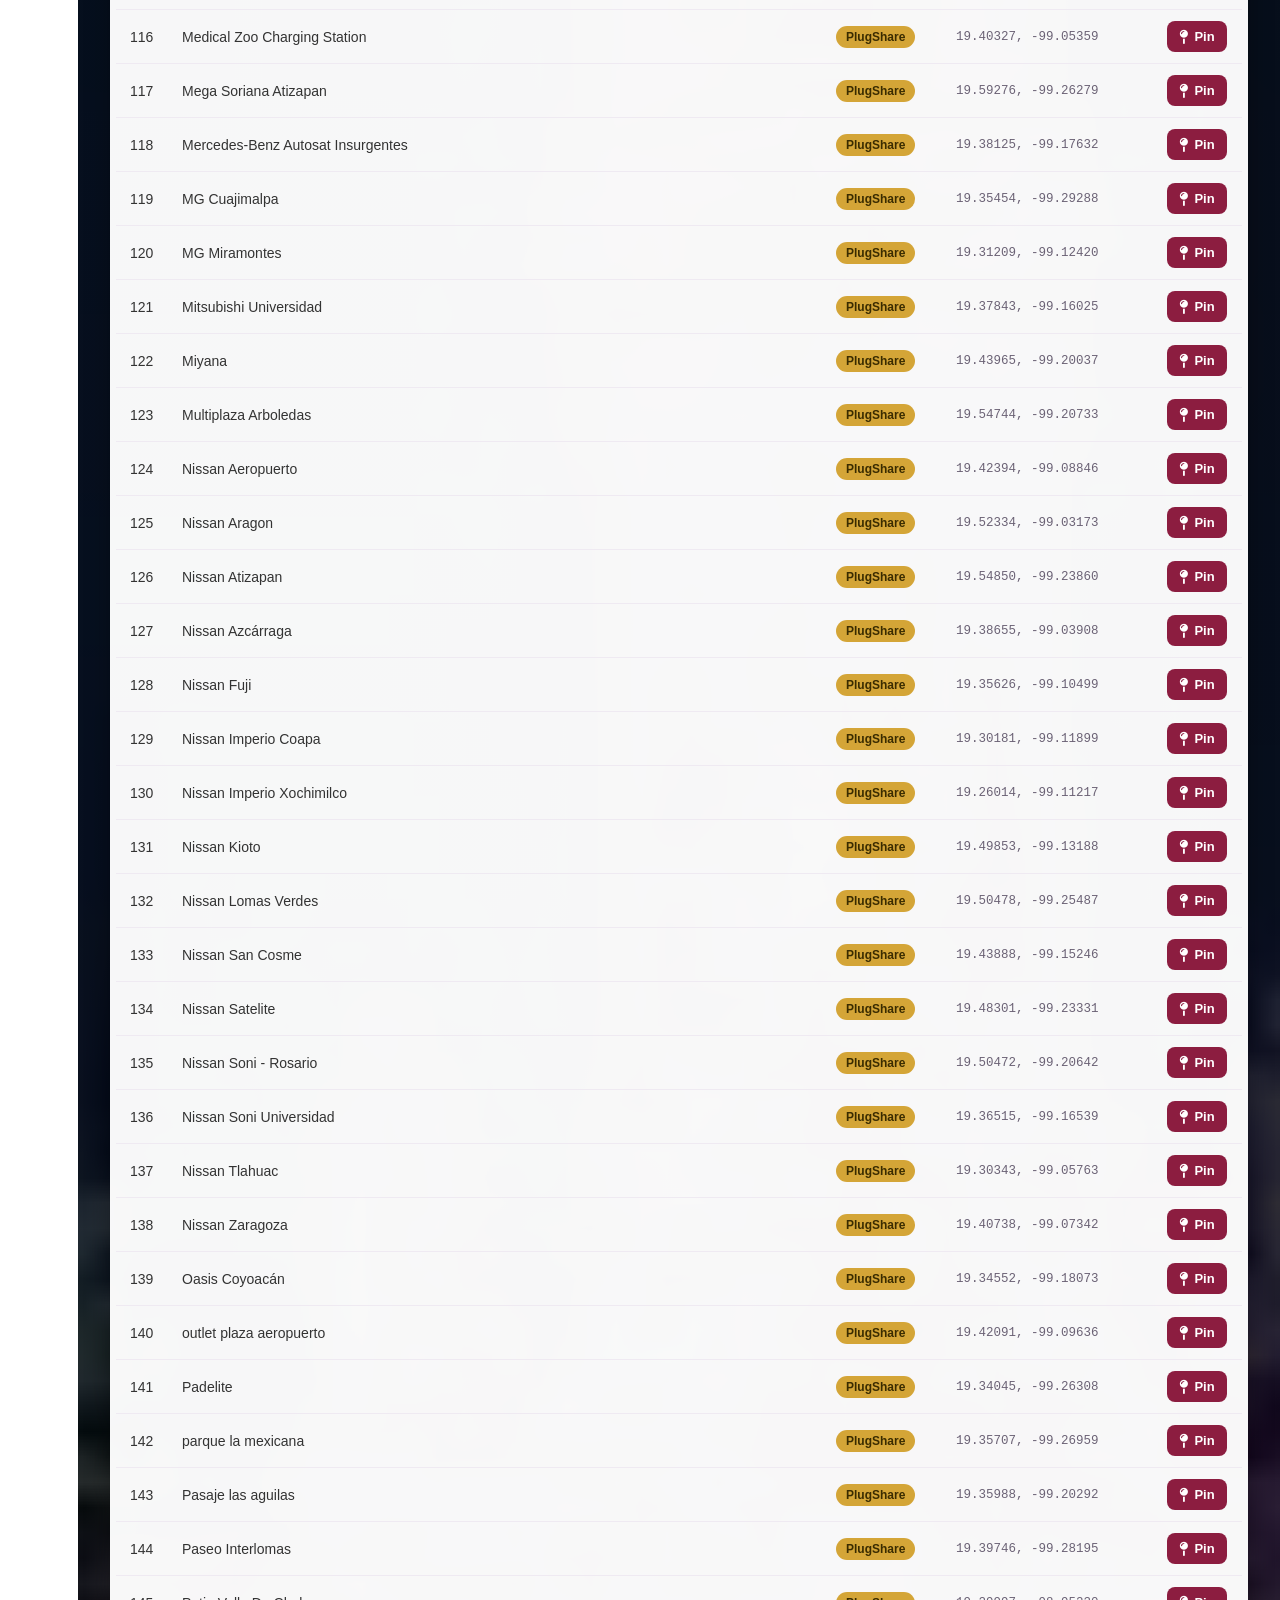
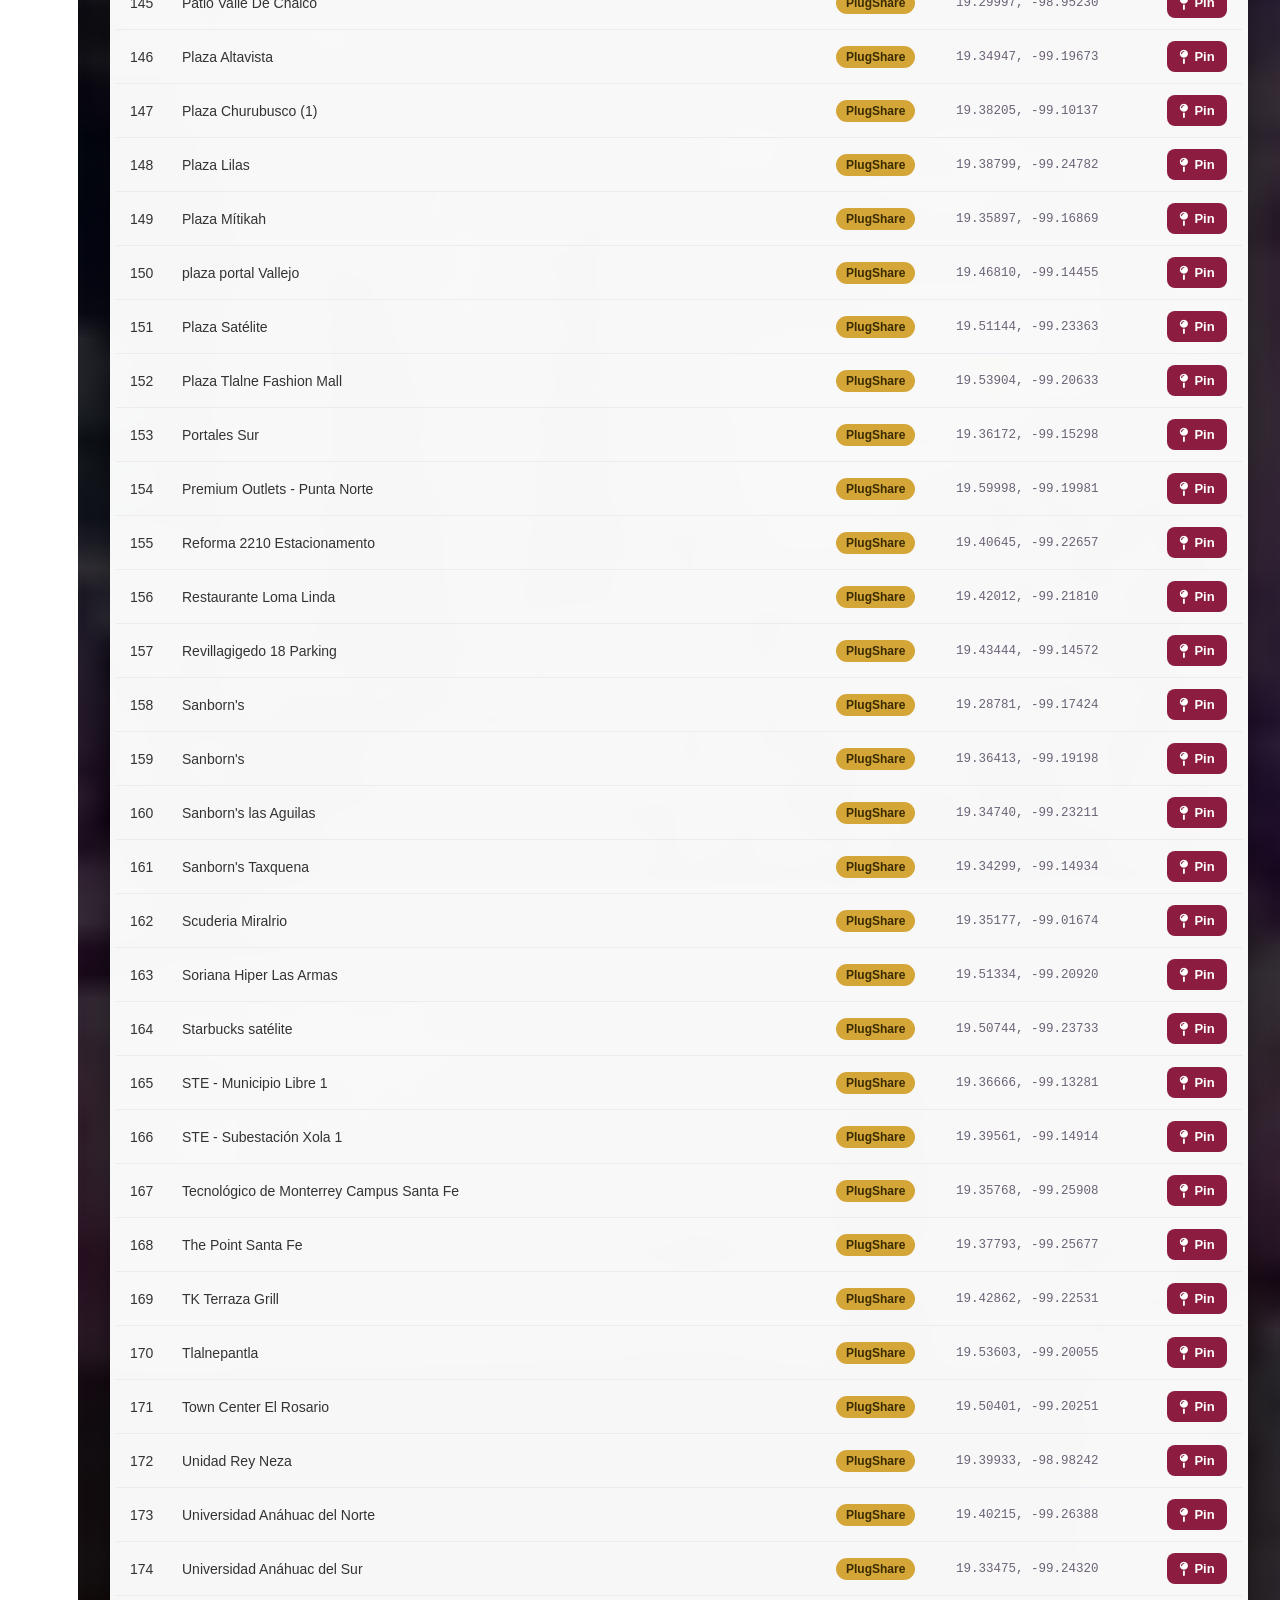
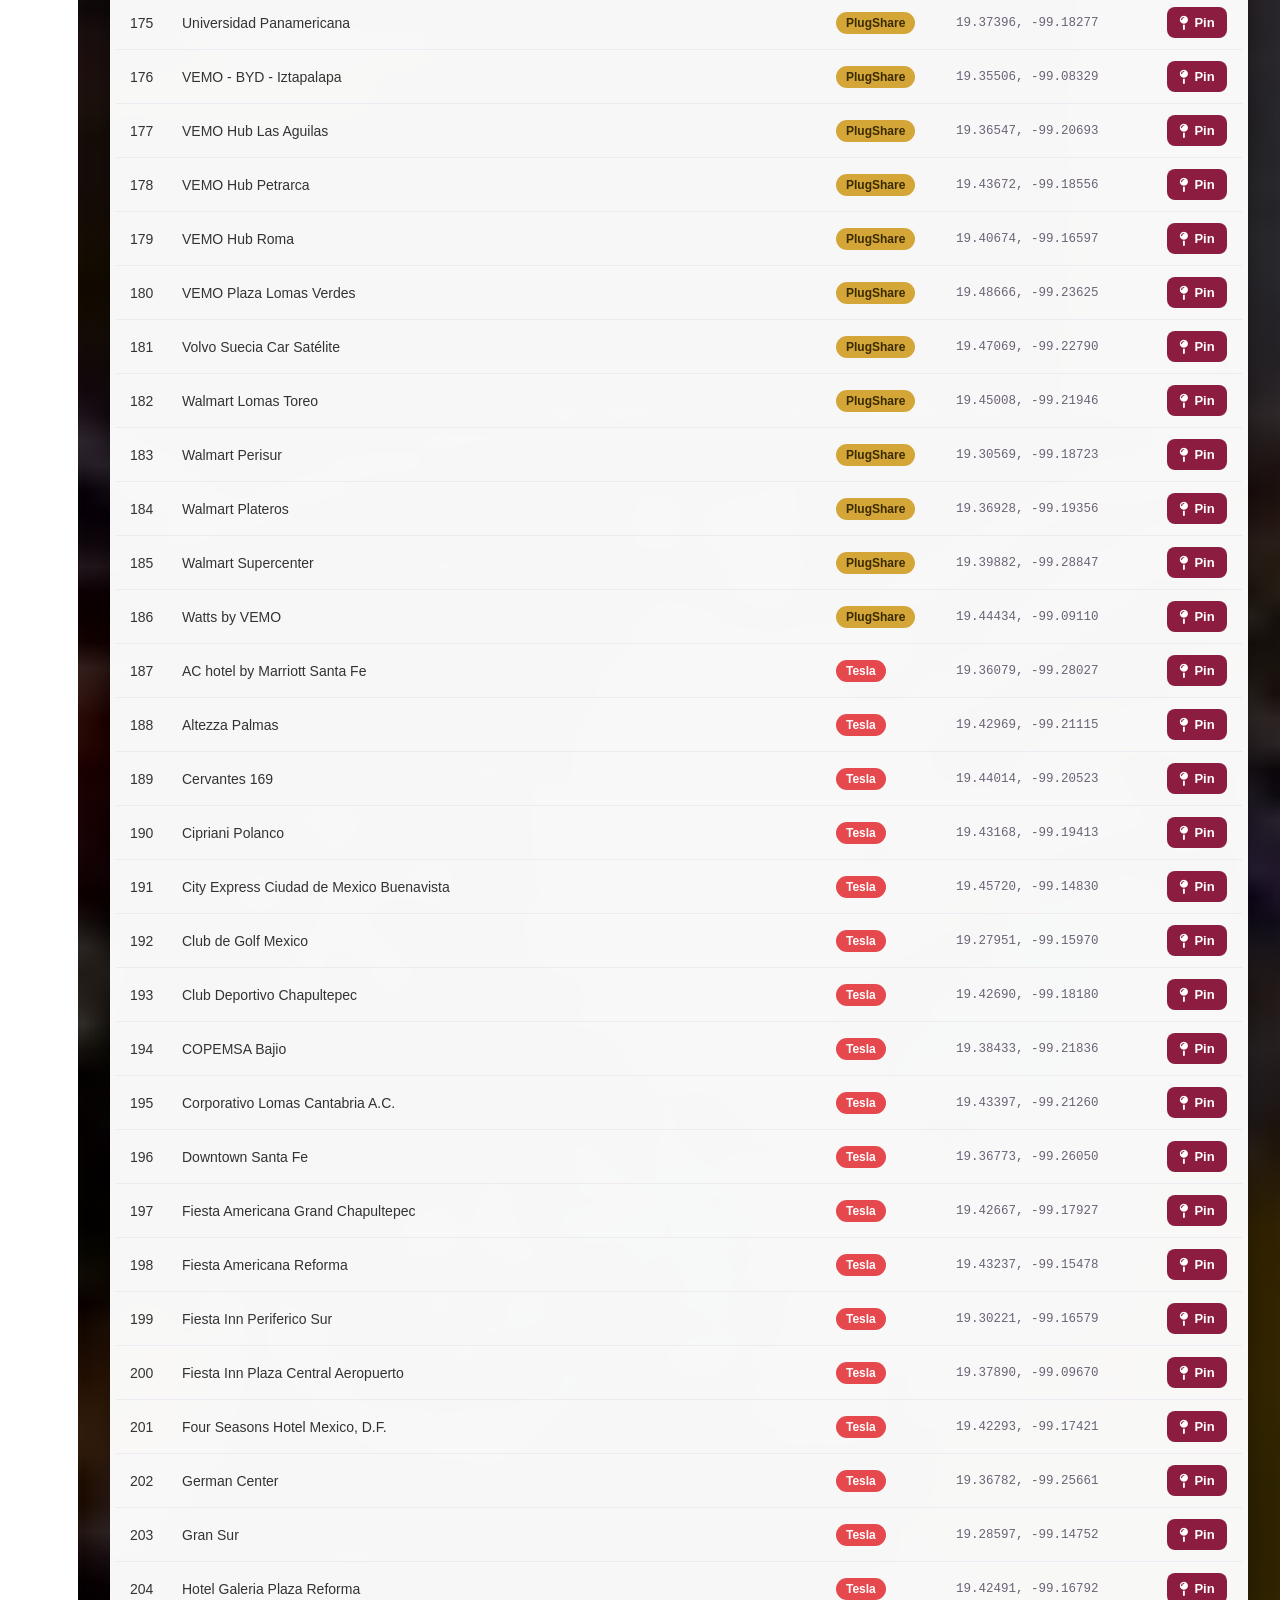
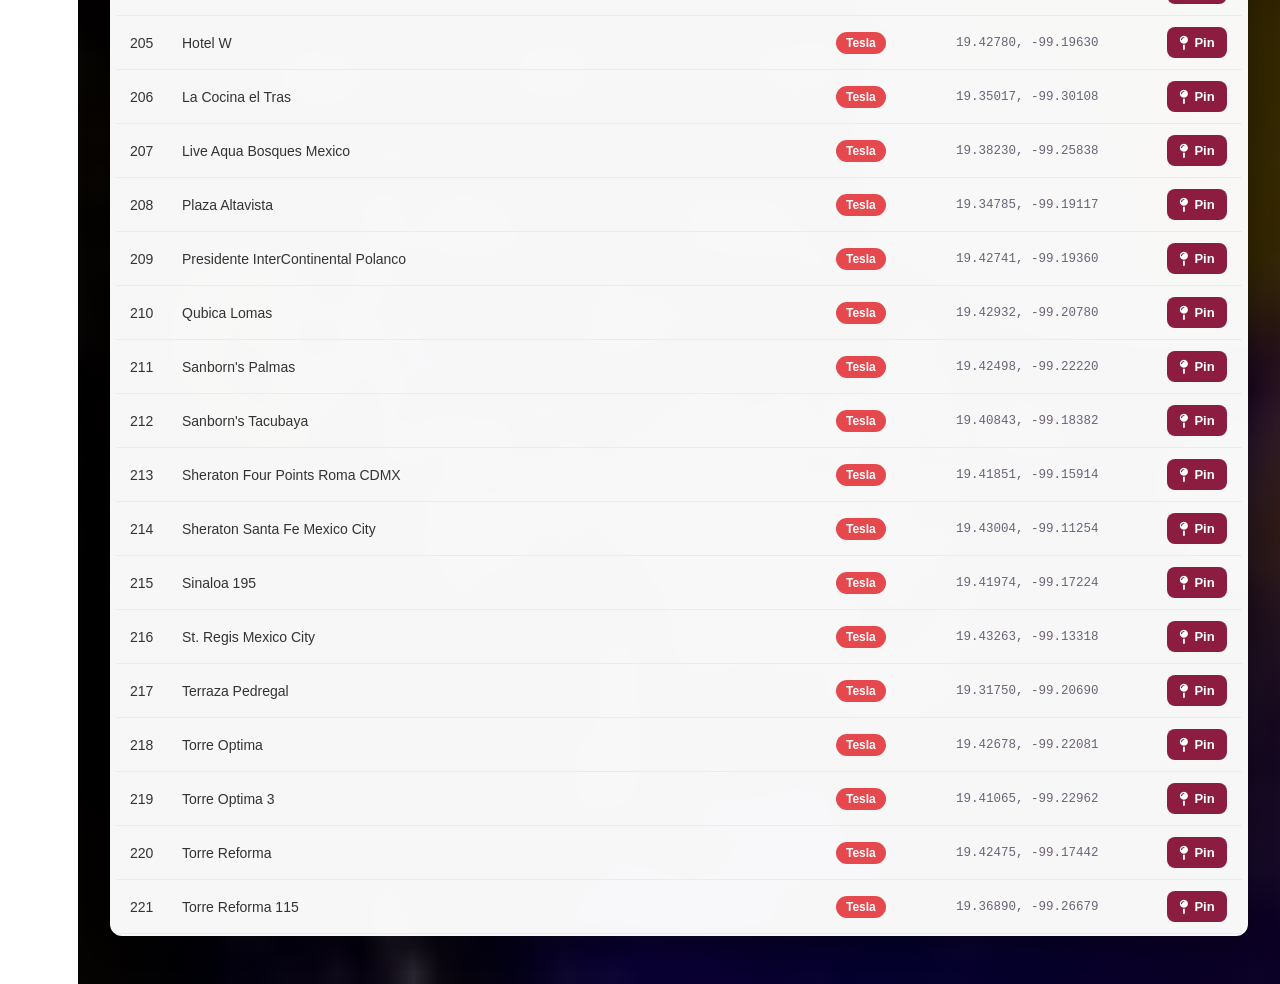
==== commit d94625ab: "Merge pull request #8 from Ok-Andre/Rafa2 Rafa2" ====
--- a/html/electrolineras.html
+++ b/html/electrolineras.html
@@ -31,8 +31,8 @@
                 </a>
             </li>
 
-            <li>
-                <a href="#" class="disabled" aria-disabled="true" title="Próximamente">
+            <li id="nav-dashboard">
+                <a href="dashboard.html">
                     <i class="fa-solid fa-chart-column"></i>
                     <span class="link_name">Dashboard</span>
                 </a>
@@ -64,10 +64,10 @@
                 </a>
             </li>
 
-            <li>
-                <a href="#" class="disabled" aria-disabled="true" title="Próximamente">
+            <li id="nav-configuracion">
+                <a href="index.html?openConfig=true" id="btn-sidebar-config">
                     <i class="fa-solid fa-gear"></i>
-                    <span class="link_name">Configuracion</span>
+                    <span class="link_name">Configuración</span>
                 </a>
             </li>
 
@@ -85,38 +85,6 @@
             <h1>Electrolineras disponibles</h1>
             <p class="dashboard-subtitle">Red de carga pública registrada en la CDMX. Usa el pin para ubicarla en el mapa.</p>
         </header>
-
-        <!-- KPIs -->
-        <div class="kpi-row" id="kpi-row">
-            <div class="kpi-card kpi-card--total">
-                <i class="fa-solid fa-charging-station"></i>
-                <div class="kpi-card__body">
-                    <span class="kpi-card__value" id="kpi-total">-</span>
-                    <span class="kpi-card__label">Sitios totales</span>
-                </div>
-            </div>
-            <div class="kpi-card kpi-card--tesla">
-                <i class="fa-solid fa-bolt"></i>
-                <div class="kpi-card__body">
-                    <span class="kpi-card__value" id="kpi-tesla">-</span>
-                    <span class="kpi-card__label">Tesla</span>
-                </div>
-            </div>
-            <div class="kpi-card kpi-card--evergo">
-                <i class="fa-solid fa-plug-circle-bolt"></i>
-                <div class="kpi-card__body">
-                    <span class="kpi-card__value" id="kpi-evergo">-</span>
-                    <span class="kpi-card__label">Evergo</span>
-                </div>
-            </div>
-            <div class="kpi-card kpi-card--plugshare">
-                <i class="fa-solid fa-plug"></i>
-                <div class="kpi-card__body">
-                    <span class="kpi-card__value" id="kpi-plugshare">-</span>
-                    <span class="kpi-card__label">PlugShare</span>
-                </div>
-            </div>
-        </div>
 
         <!-- Herramientas -->
         <div class="toolbar">
--- a/html/assets/css/dashboard.css
+++ b/html/assets/css/dashboard.css
@@ -270,3 +270,187 @@
         width: 100%;
     }
 }
+
+/* ---------- Tipografía y Bordes Redondeados Modernos ---------- */
+.dashboard-section {
+    font-family: 'Segoe UI', Tahoma, Geneva, Verdana, sans-serif;
+}
+
+.kpi-card {
+    border-radius: 16px !important;
+    background: rgba(255, 255, 255, 0.08);
+    border: 1px solid rgba(255, 255, 255, 0.12);
+    backdrop-filter: blur(10px);
+    -webkit-backdrop-filter: blur(10px);
+    transition: transform 0.2s ease, box-shadow 0.2s ease;
+}
+
+.kpi-card:hover {
+    transform: translateY(-2px);
+    box-shadow: 0 8px 20px rgba(0, 0, 0, 0.25);
+}
+
+.kpi-card > i {
+    border-radius: 12px !important;
+}
+
+/* ---------- Menú de pestañas de Gráficas (Modern Pill / Segmented) ---------- */
+.dashboard-menu {
+    display: flex;
+    flex-wrap: wrap;
+    gap: 8px;
+    background: rgba(255, 255, 255, 0.07);
+    border: 1px solid rgba(255, 255, 255, 0.12);
+    border-radius: 14px !important;
+    padding: 8px;
+    margin-bottom: 22px;
+    backdrop-filter: blur(10px);
+    -webkit-backdrop-filter: blur(10px);
+}
+
+.dash-menu-btn {
+    flex: 1 1 auto;
+    background: rgba(255, 255, 255, 0.04);
+    color: var(--muted-color);
+    border: 1px solid transparent;
+    border-radius: 10px !important;
+    padding: 11px 16px;
+    font-size: 13.5px;
+    font-weight: 600;
+    font-family: 'Segoe UI', Tahoma, Geneva, Verdana, sans-serif;
+    cursor: pointer;
+    display: inline-flex;
+    align-items: center;
+    justify-content: center;
+    gap: 8px;
+    transition: all 0.25s cubic-bezier(0.2, 0.8, 0.2, 1);
+    text-align: center;
+}
+
+.dash-menu-btn i {
+    font-size: 14px;
+    color: var(--tertiary-color);
+    transition: color 0.2s ease;
+}
+
+.dash-menu-btn:hover {
+    background: rgba(255, 255, 255, 0.12);
+    color: #ffffff;
+    transform: translateY(-1px);
+}
+
+.dash-menu-btn.active {
+    background: linear-gradient(135deg, var(--secondary-color), #5f132b);
+    color: #ffffff;
+    border-color: rgba(212, 165, 55, 0.4);
+    box-shadow: 0 4px 14px rgba(140, 29, 64, 0.45);
+}
+
+.dash-menu-btn.active i {
+    color: var(--gold-color);
+}
+
+/* ---------- Paneles de Gráficas ---------- */
+.dashboard-panels {
+    width: 100%;
+}
+
+.dashboard-card {
+    background: rgba(255, 255, 255, 0.97);
+    border-radius: 16px !important;
+    padding: 24px;
+    box-shadow: 0 10px 30px rgba(0, 0, 0, 0.25);
+    display: flex;
+    flex-direction: column;
+    margin-bottom: 22px;
+    border: 1px solid rgba(255, 255, 255, 0.4);
+    border-left: 6px solid var(--secondary-color);
+}
+
+.dash-panel {
+    display: none;
+    width: 100%;
+}
+
+.dash-panel.active {
+    display: flex;
+}
+
+.dashboard-card__header {
+    display: flex;
+    justify-content: space-between;
+    align-items: center;
+    margin-bottom: 18px;
+    padding-bottom: 12px;
+    border-bottom: 1px solid #eee8f4;
+}
+
+.dashboard-card__title {
+    font-size: 16.5px;
+    font-weight: 700;
+    color: #2D2040;
+    display: flex;
+    align-items: center;
+    gap: 10px;
+    margin: 0;
+}
+
+.dashboard-card__title i {
+    color: var(--secondary-color);
+    font-size: 18px;
+}
+
+.dashboard-card__badge {
+    font-size: 11px;
+    font-weight: 700;
+    padding: 4px 10px;
+    border-radius: 8px !important;
+    text-transform: uppercase;
+    background: #eee8f5;
+    color: #4a3f57;
+    letter-spacing: 0.4px;
+}
+
+.dashboard-card__chart {
+    position: relative;
+    height: 420px;
+    width: 100%;
+}
+
+.kpi-card--top-alc > i { color: #F5A524; }
+.kpi-card--top-viab > i { color: #2FBF71; }
+.kpi-card--top-red > i { color: #3E8EDE; }
+
+/* Modo "Ver Todas" */
+.dashboard-panels.show-all {
+    display: grid;
+    grid-template-columns: repeat(2, minmax(0, 1fr));
+    gap: 20px;
+}
+
+.dashboard-panels.show-all .dash-panel {
+    display: flex !important;
+    margin-bottom: 0;
+}
+
+.dashboard-panels.show-all .dashboard-card__chart {
+    height: 310px;
+}
+
+@media (max-width: 960px) {
+    .dashboard-menu {
+        flex-direction: column;
+    }
+
+    .dash-menu-btn {
+        justify-content: flex-start;
+        padding: 10px 14px;
+    }
+
+    .dashboard-panels.show-all {
+        grid-template-columns: 1fr;
+    }
+}
+
+
+
